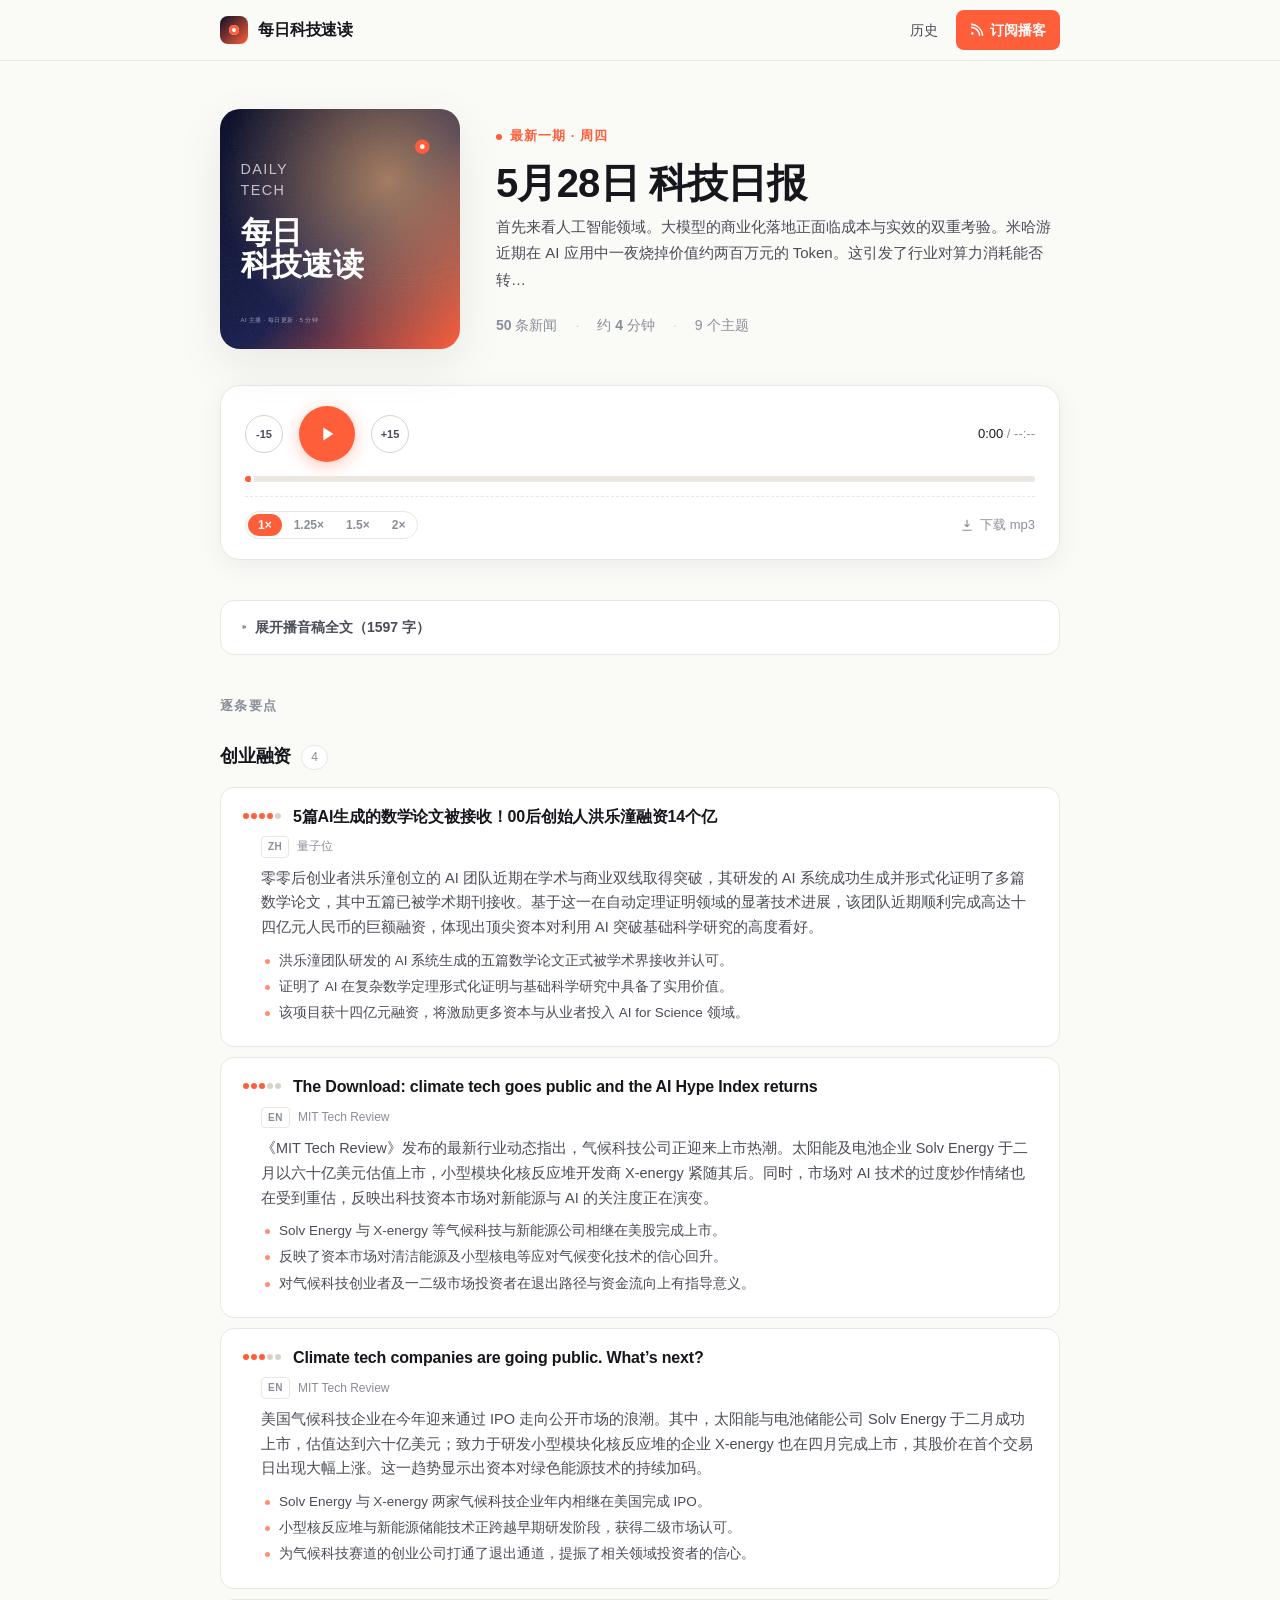
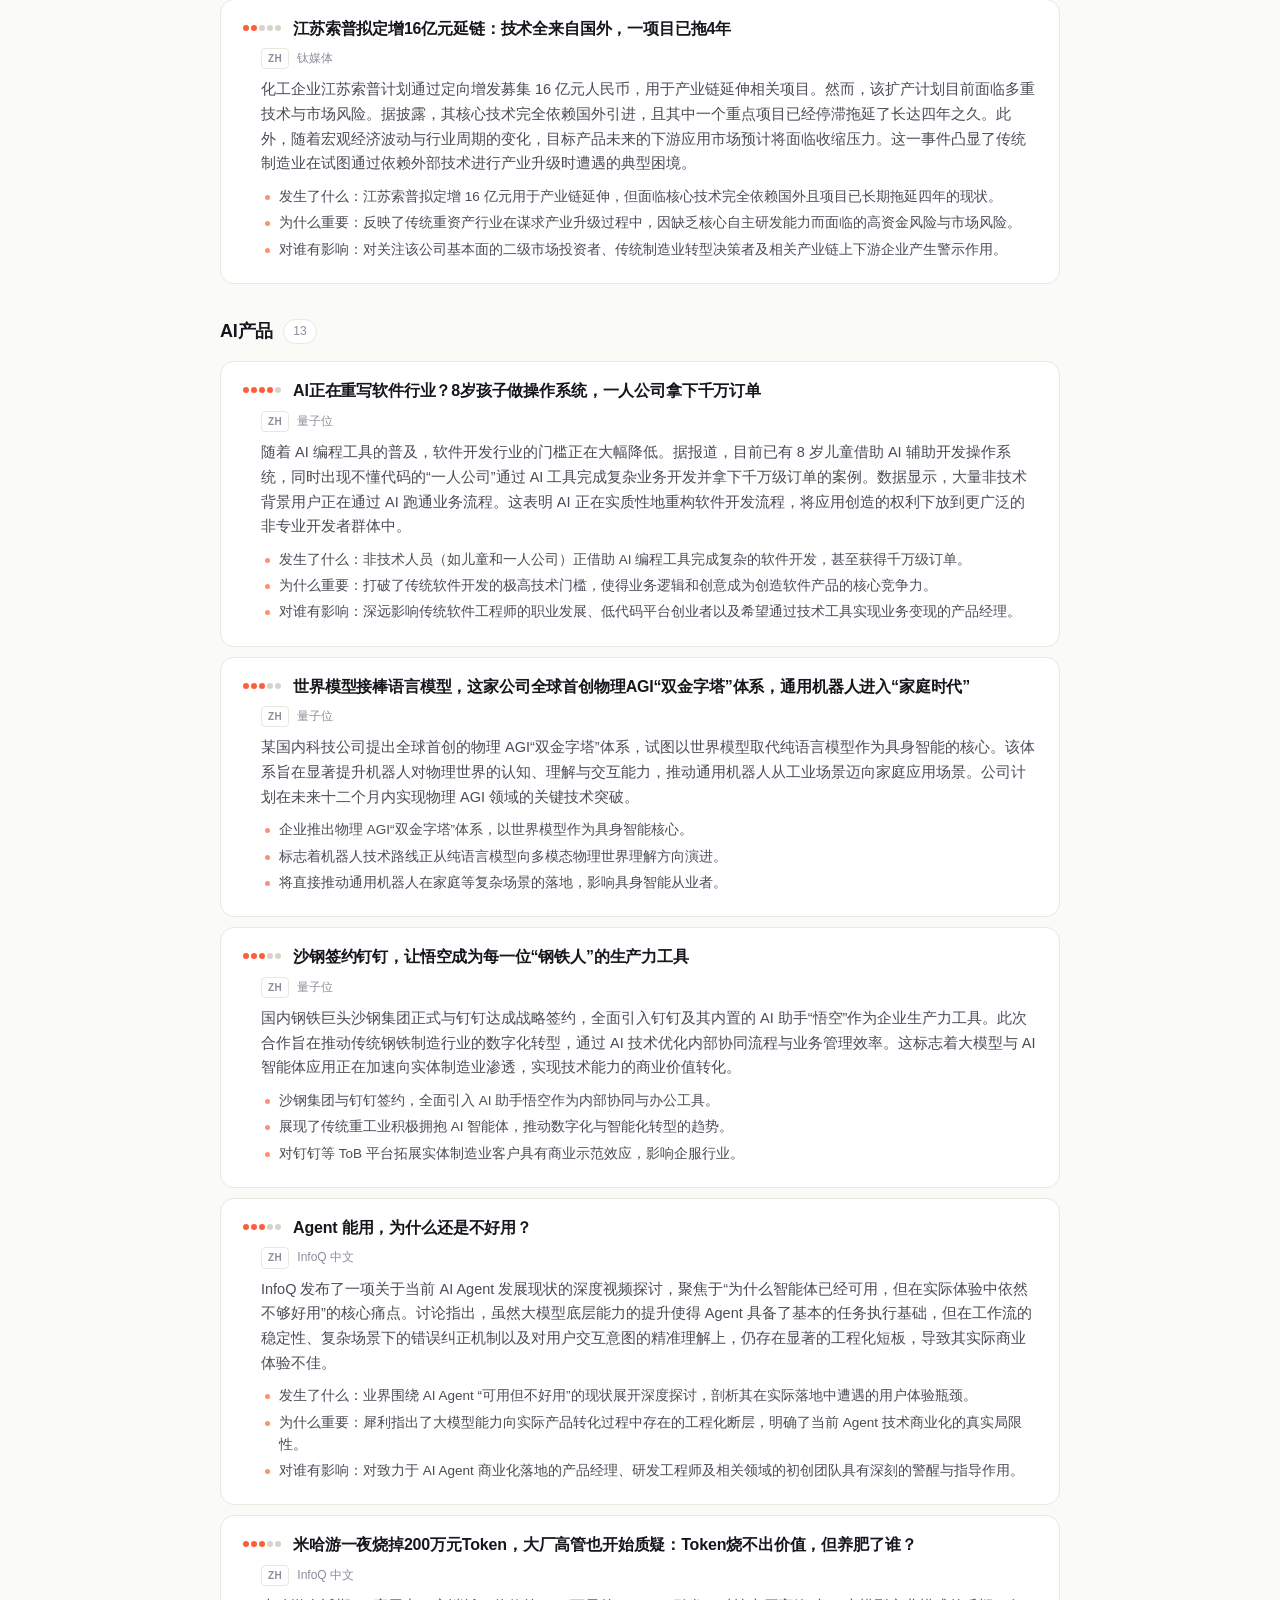
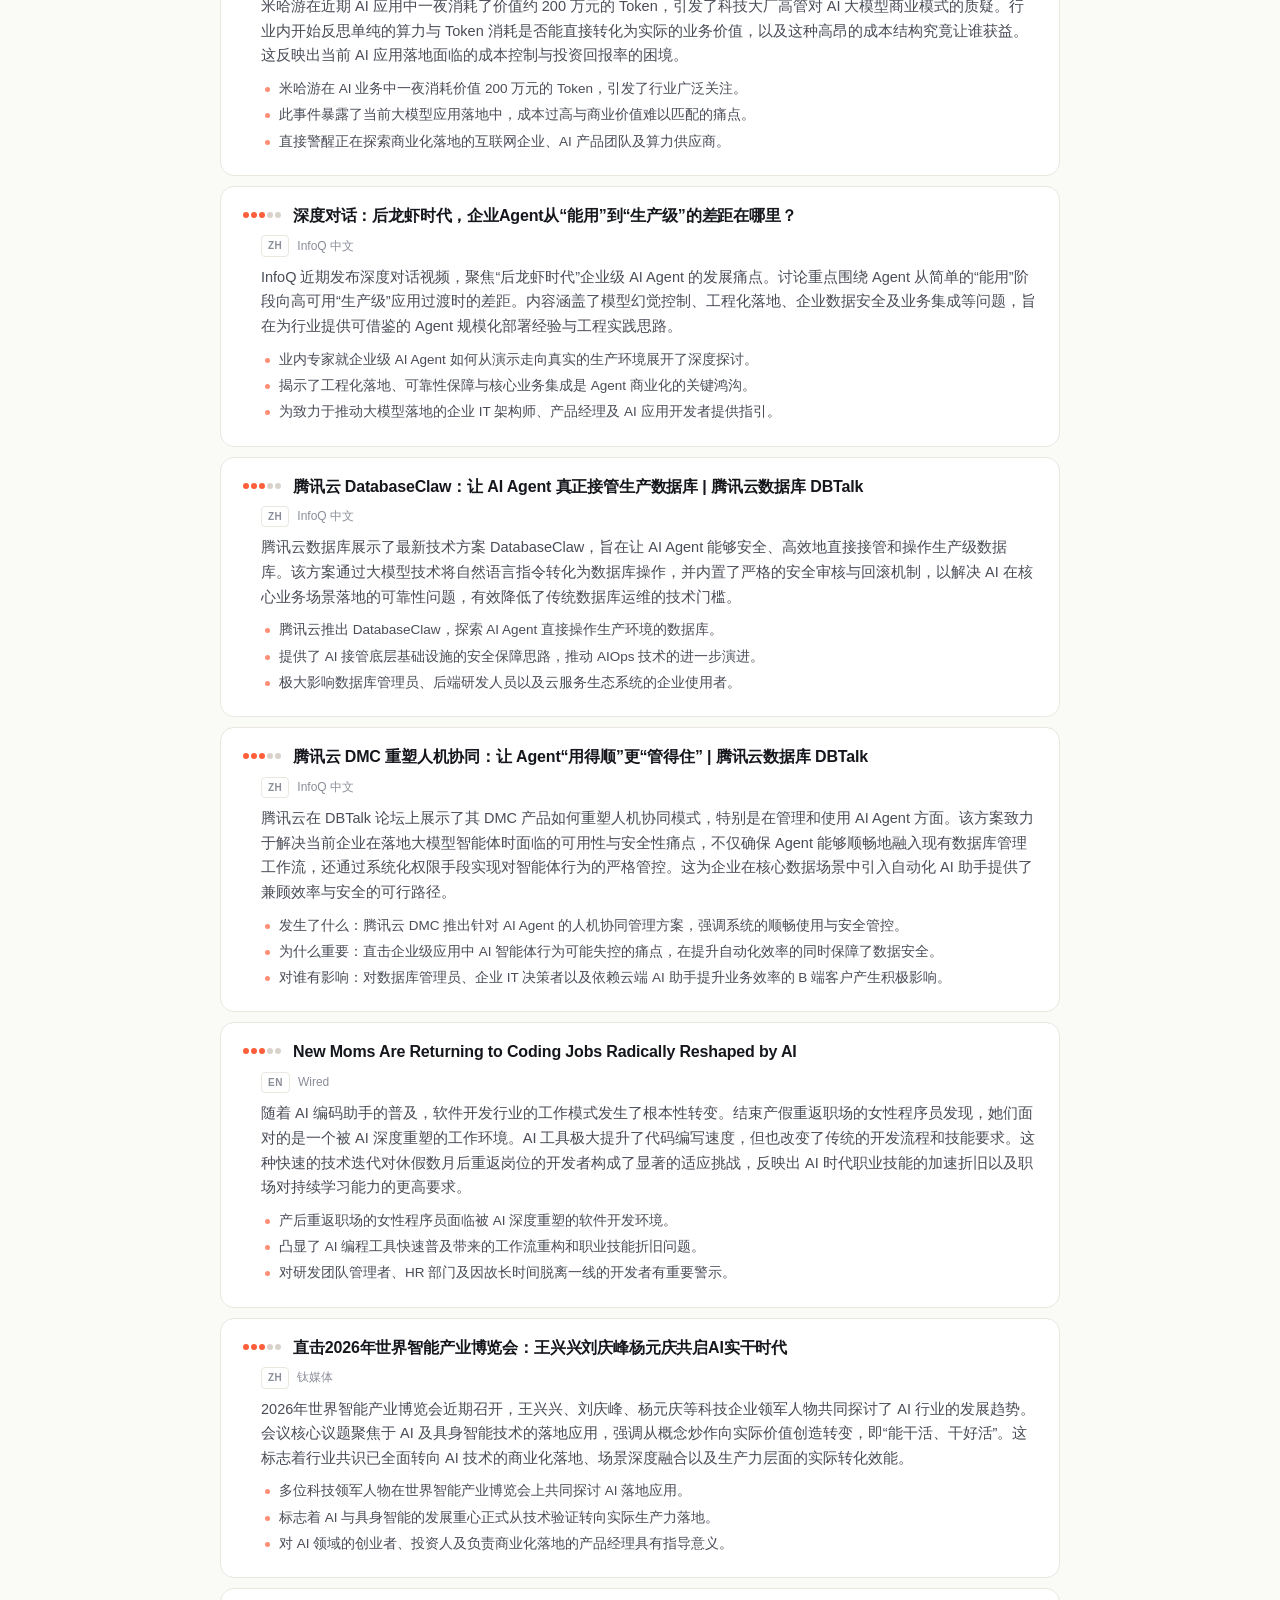
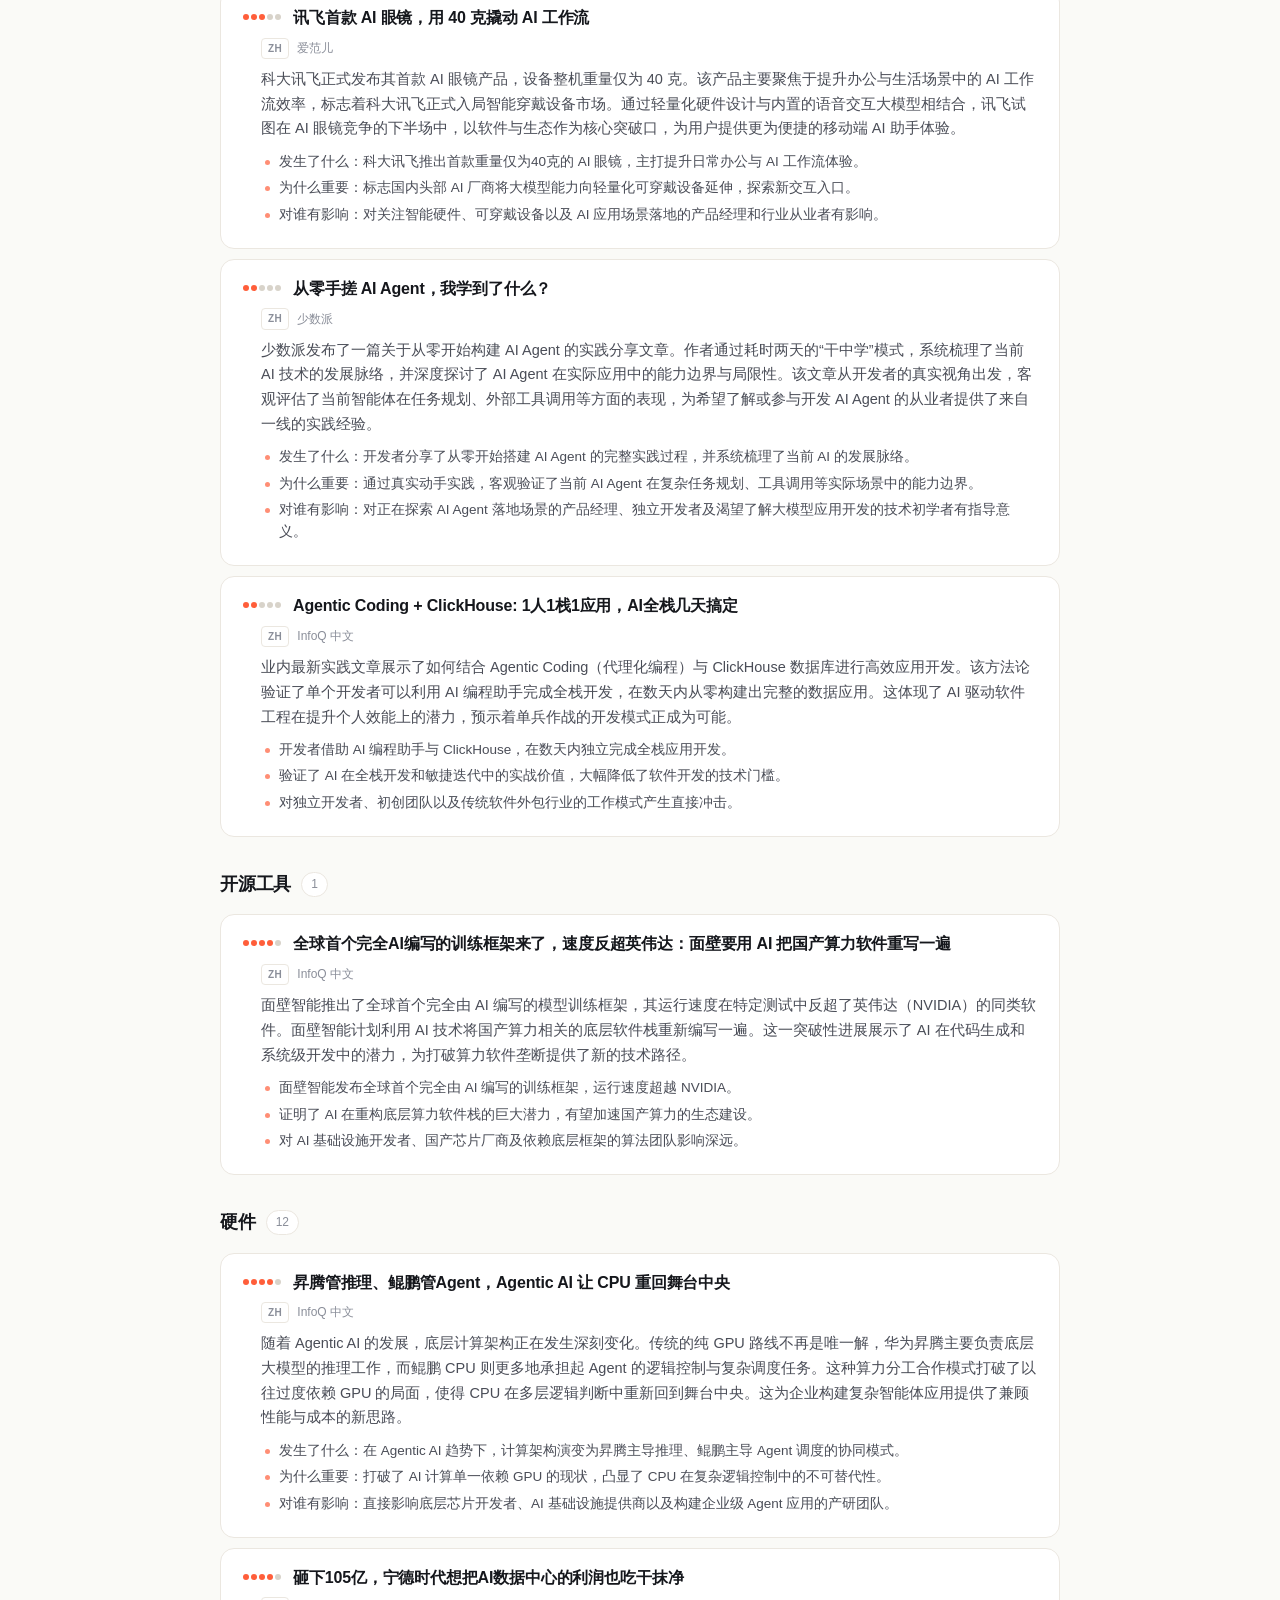
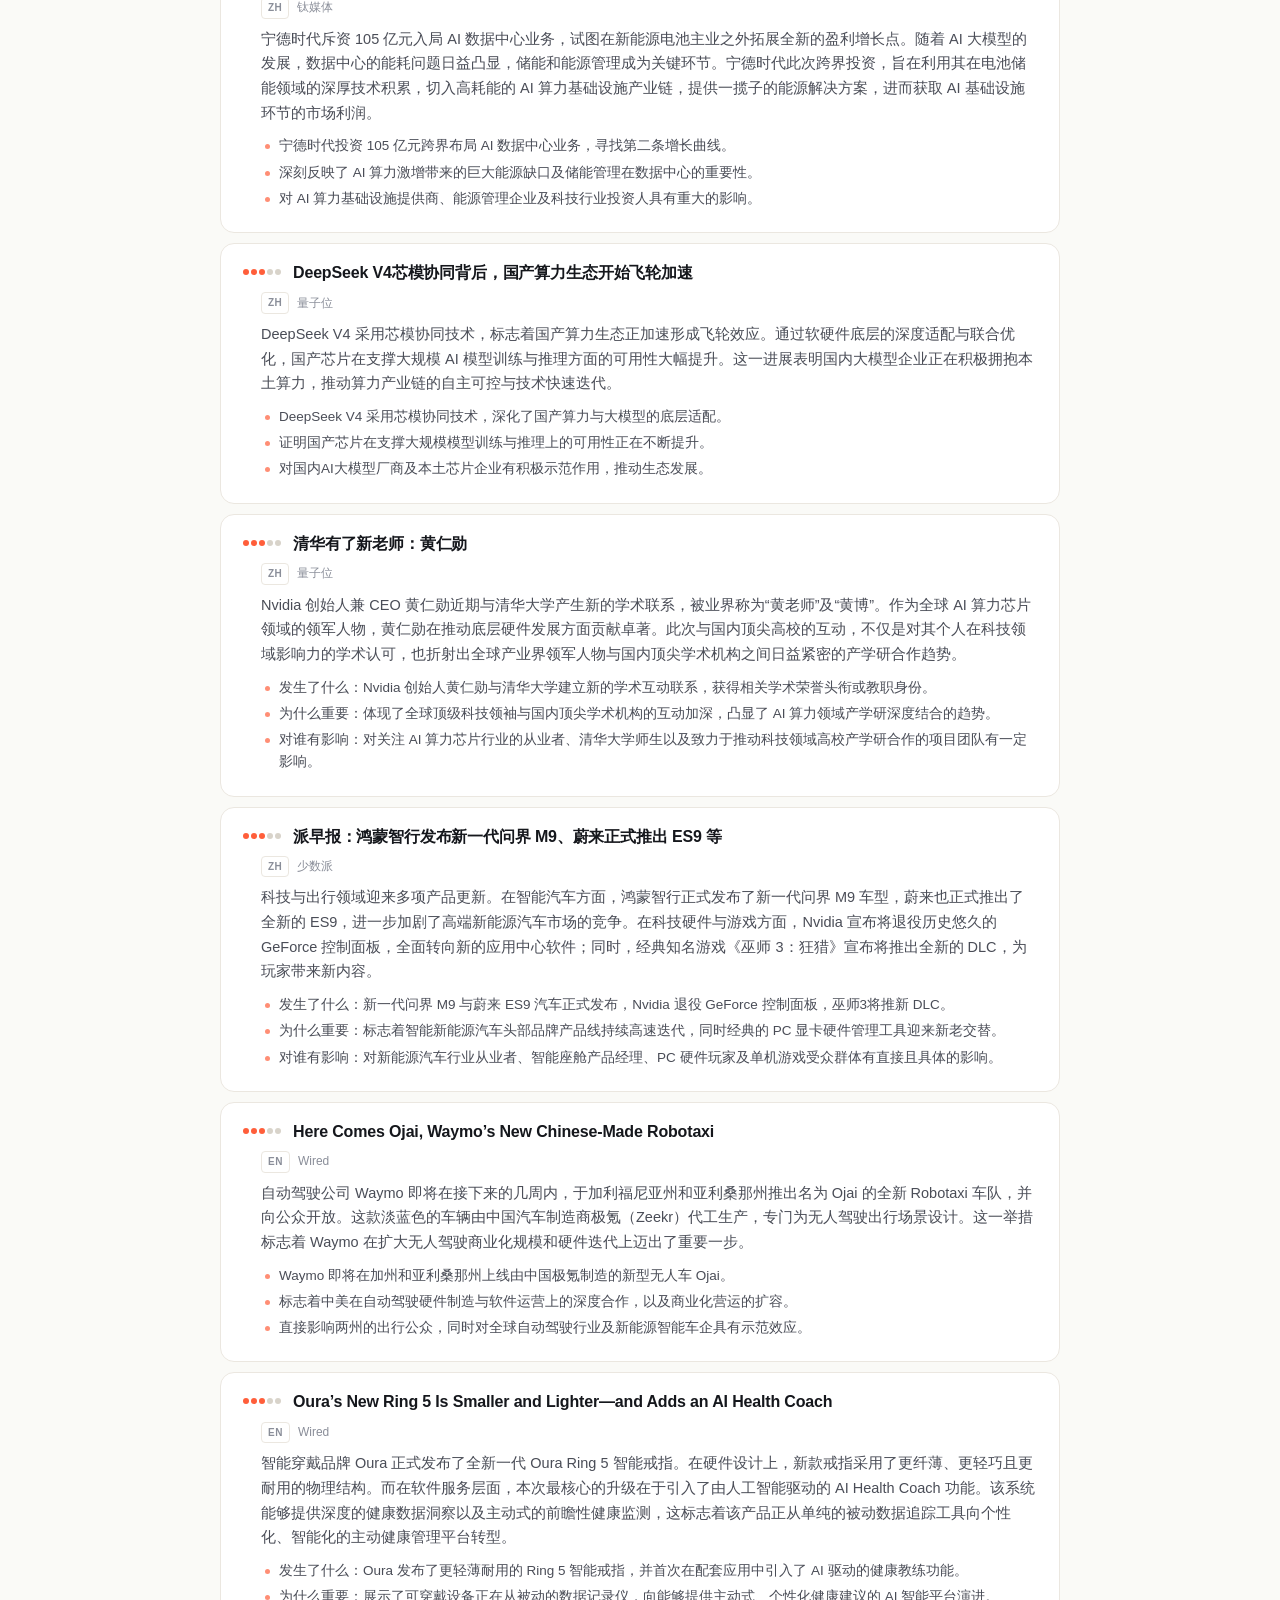
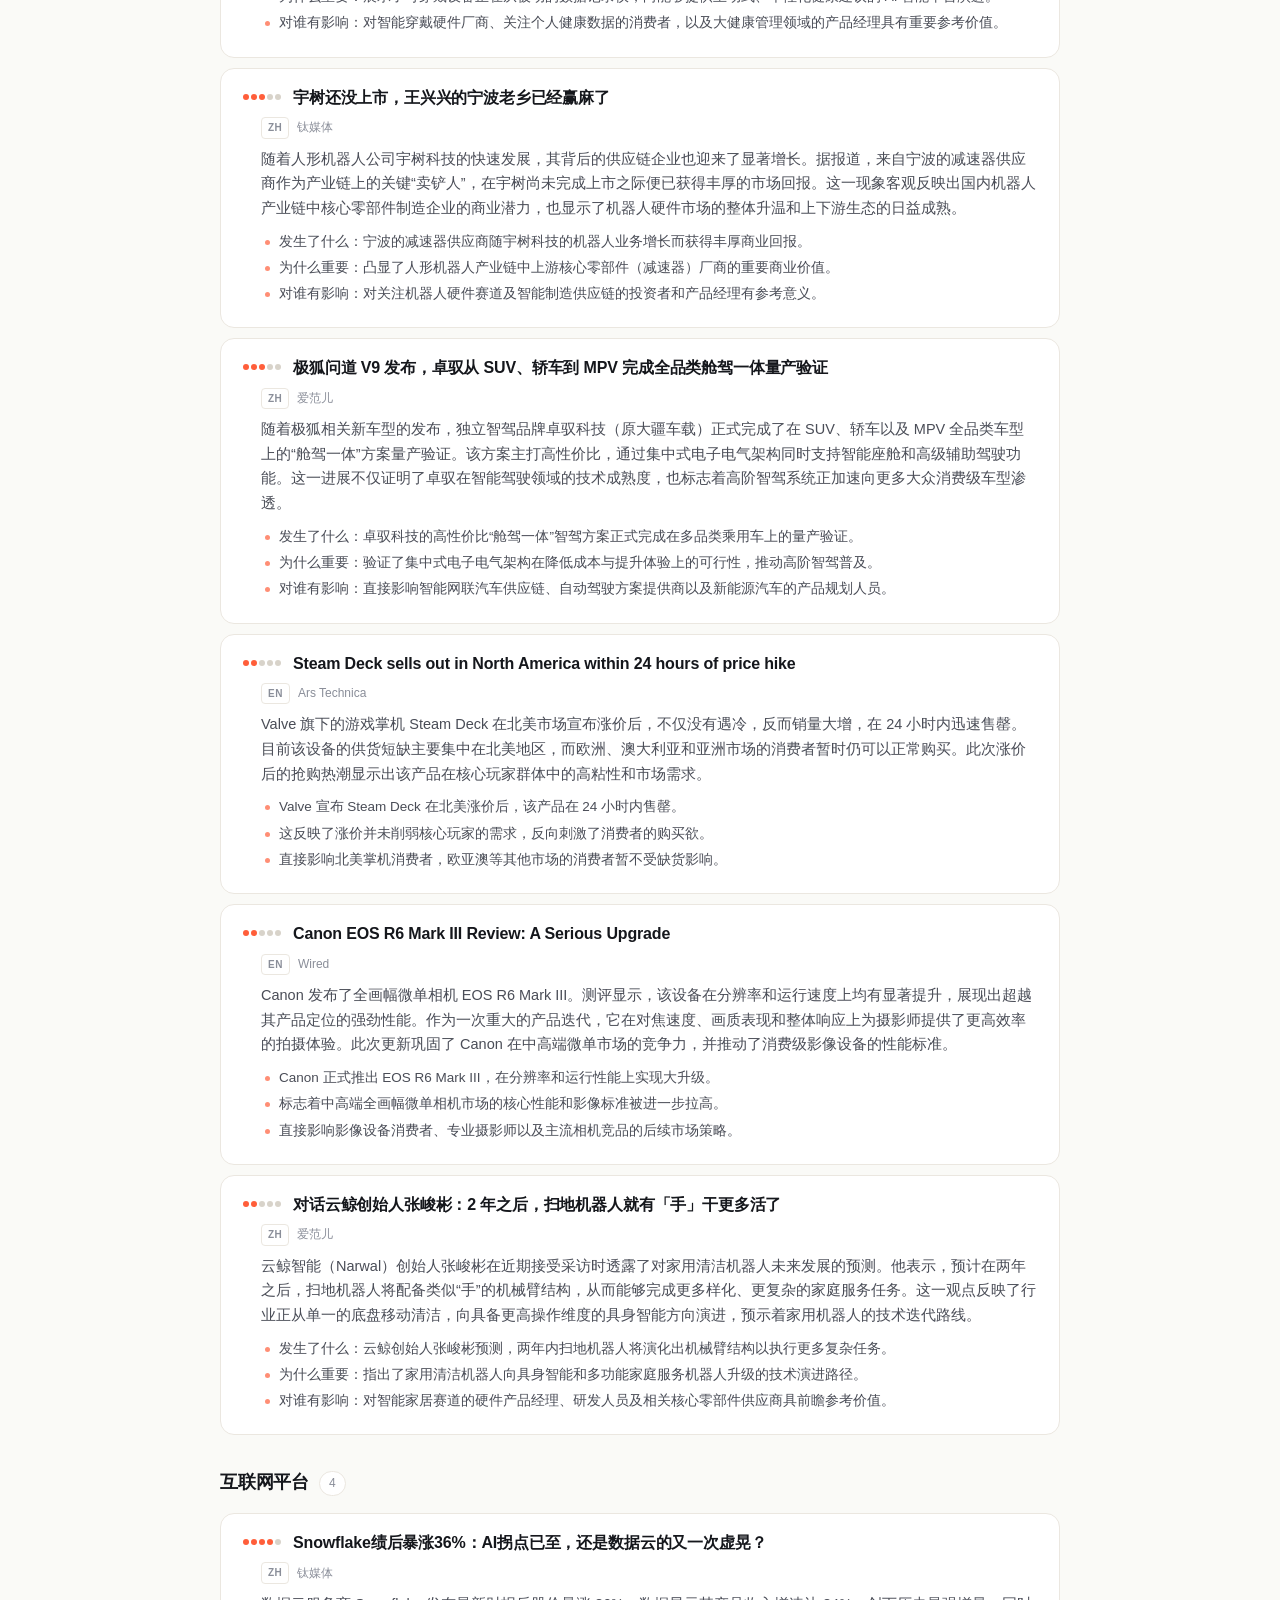
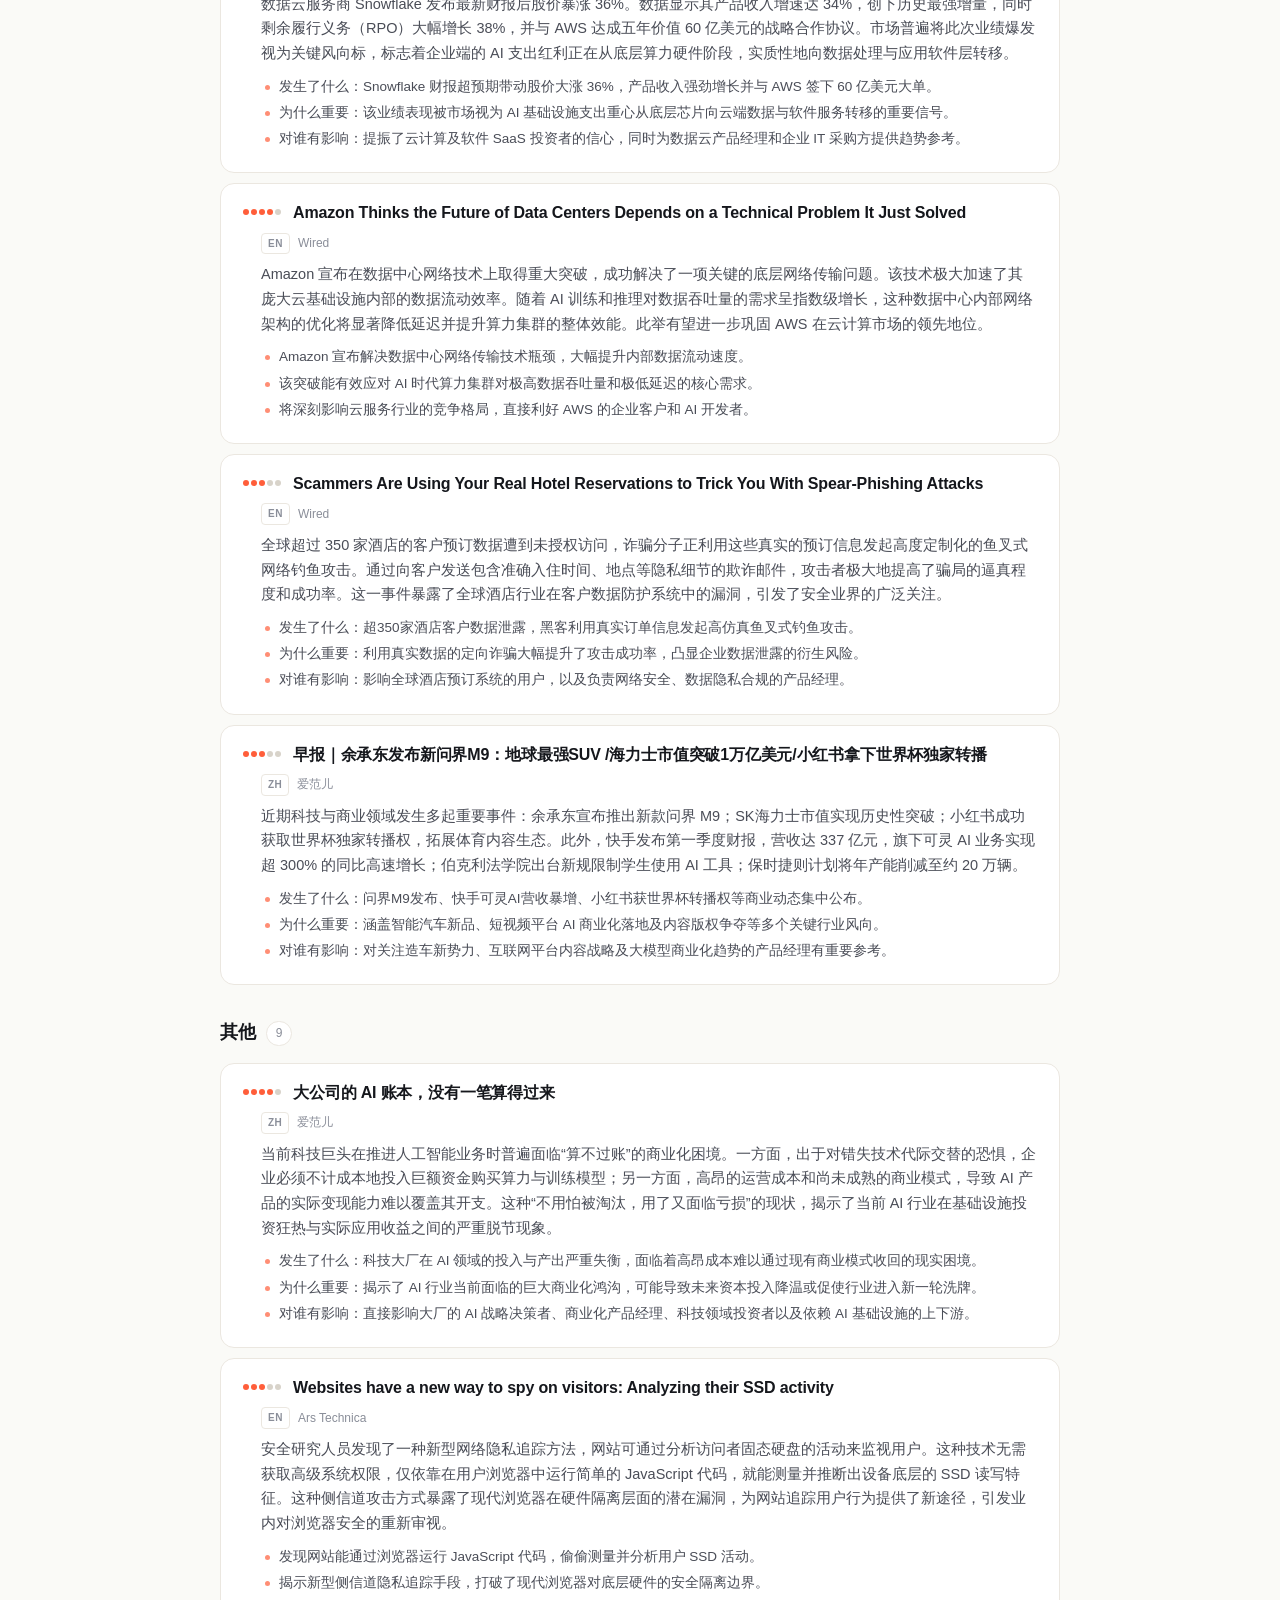
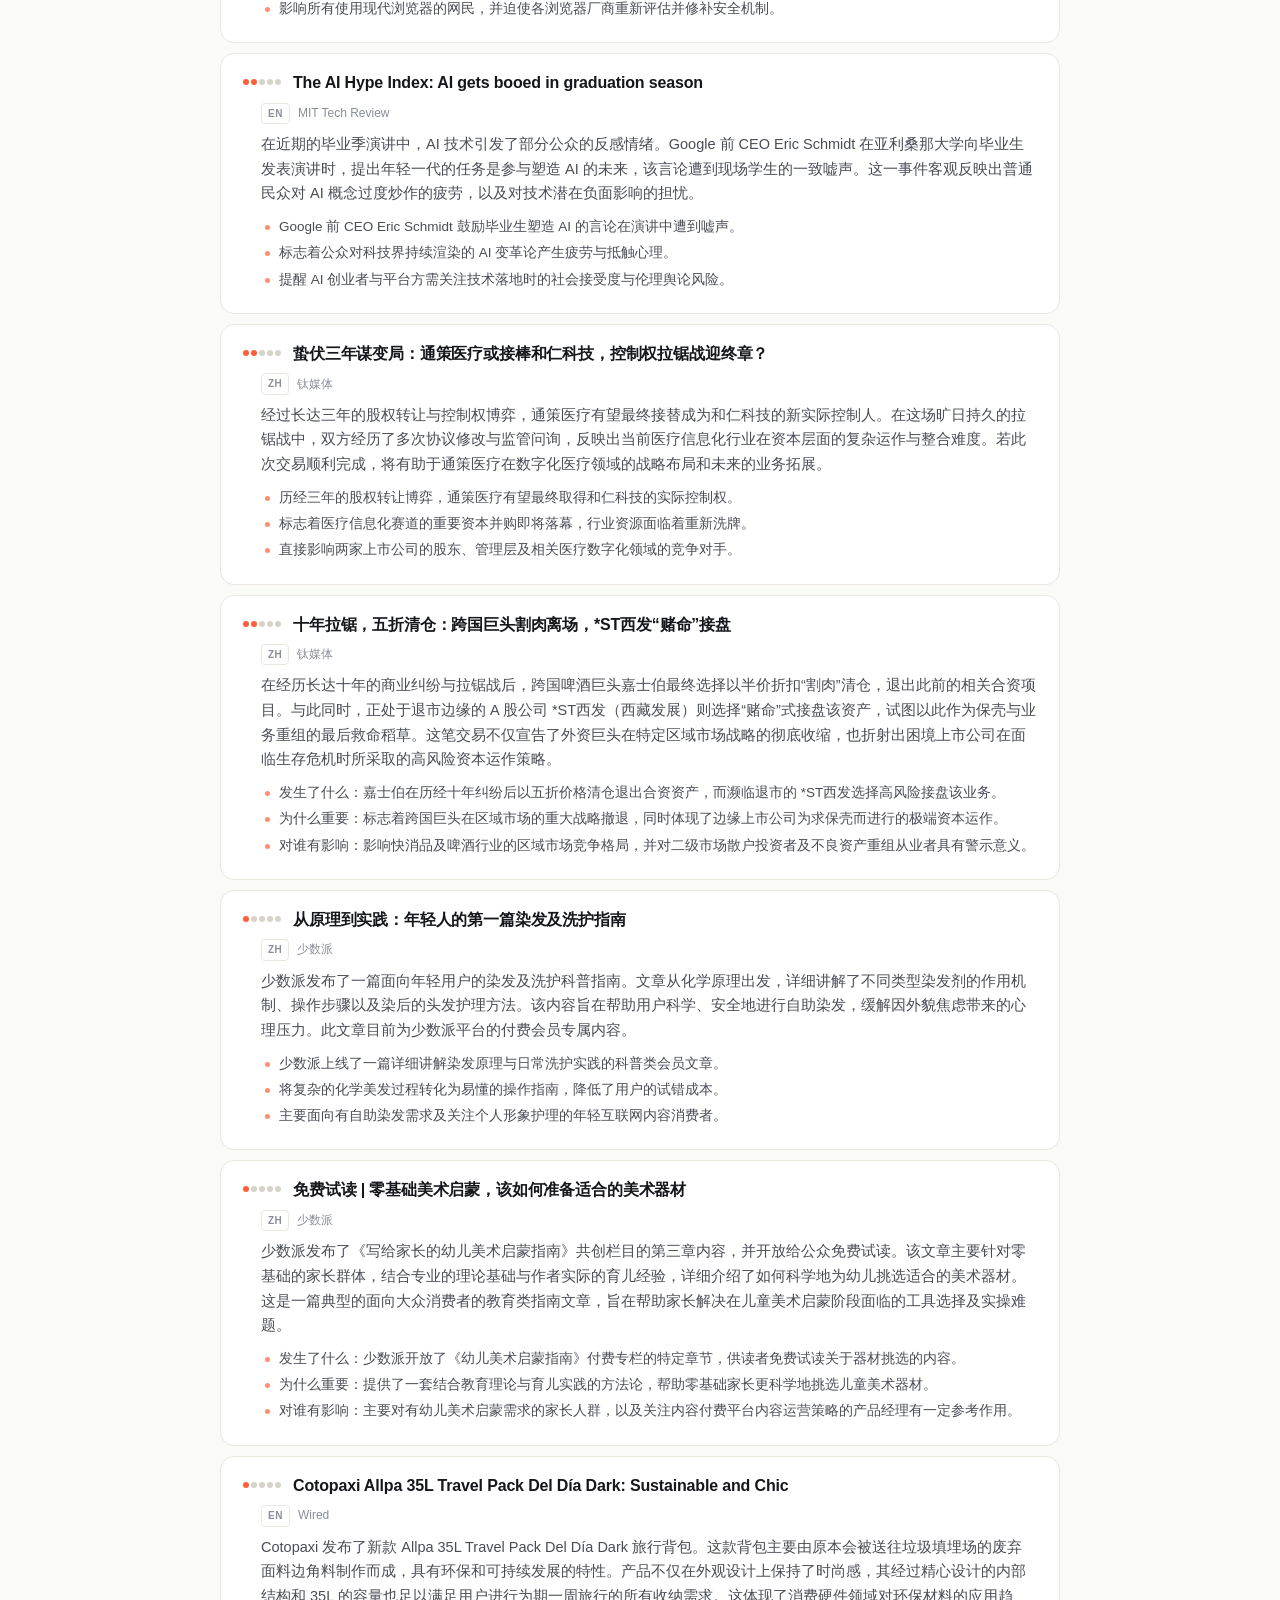
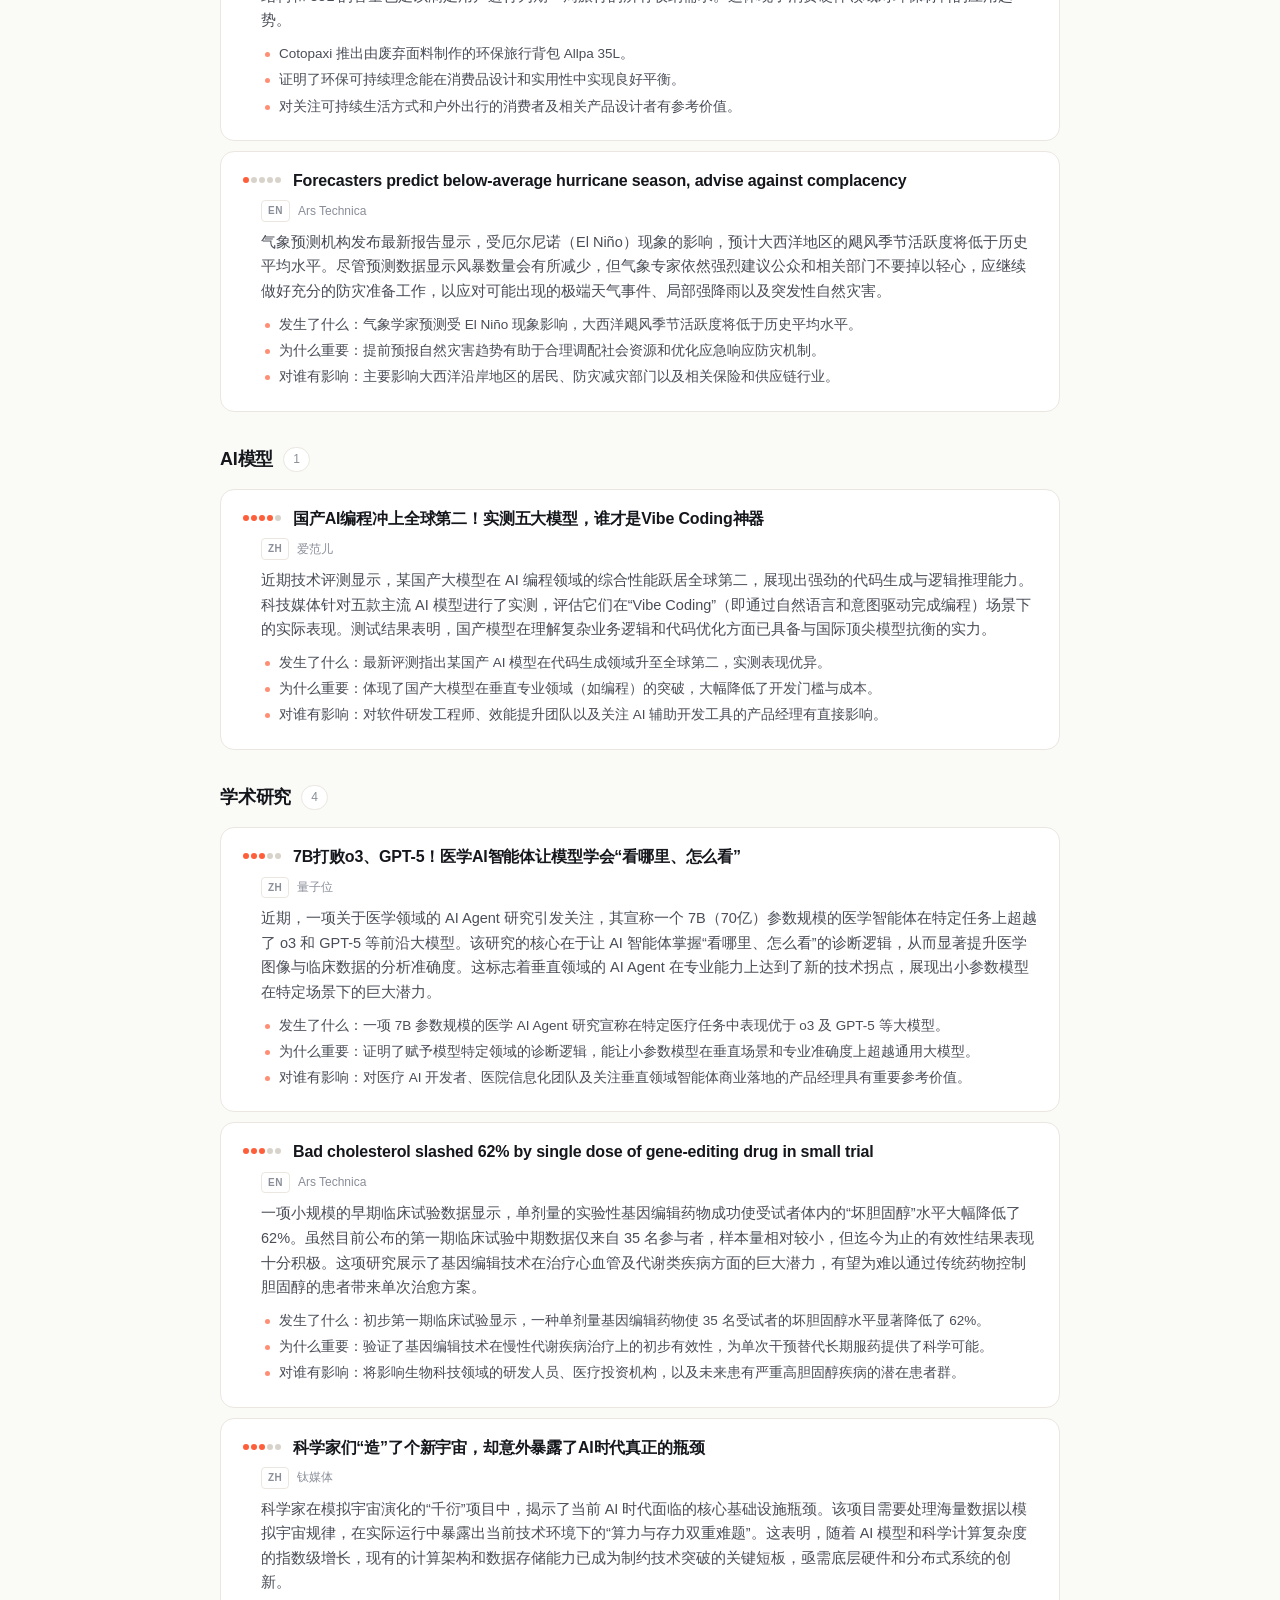
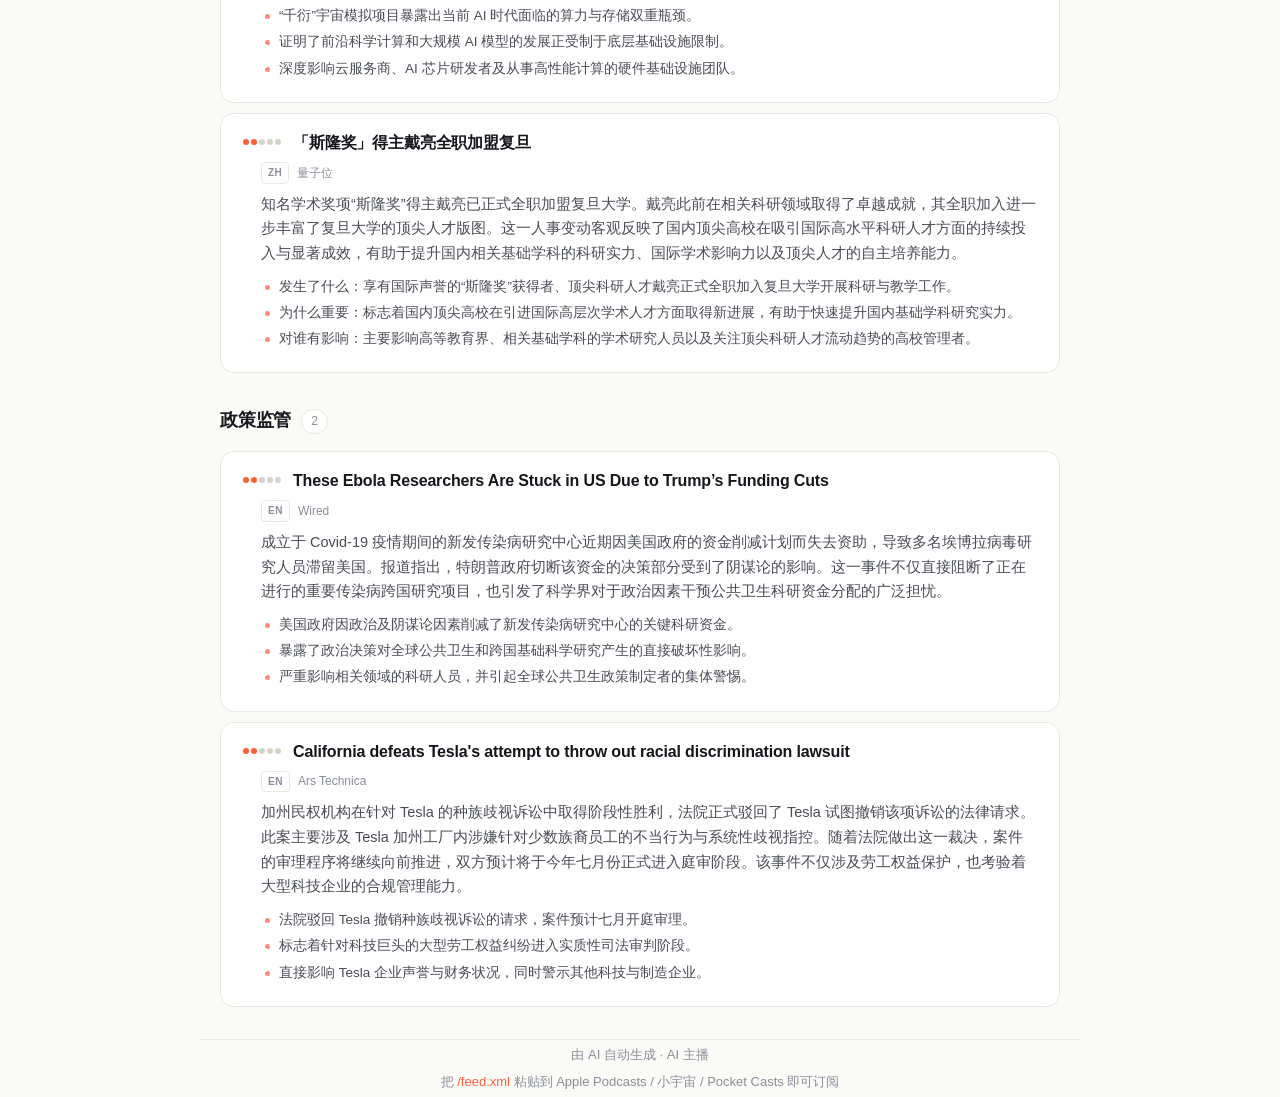
==== site/index.html @ ce82f00d "feat: 初始化每日科技速读项目 每天自动抓取昨日中英文科技新闻 → Gemini 摘要 → mify TTS 合成播客 → 输出网站和 RSS。  包含: - src/: fetch / summ" ====
<!doctype html>
<html lang="zh-cn">
<head>
<meta charset="utf-8" />
<meta name="viewport" content="width=device-width, initial-scale=1, viewport-fit=cover, user-scalable=no" />
<meta name="theme-color" content="#fafaf7" media="(prefers-color-scheme: light)" />
<meta name="theme-color" content="#0d0e12" media="(prefers-color-scheme: dark)" />

<title>5月28日 · 每日科技速读</title>
<meta name="description" content="每天 5 分钟,听完昨天最重要的科技新闻。AI 总结播报,中英文一手信息。" />

<!-- 标准图标 -->
<link rel="icon" type="image/svg+xml" href="/static/favicon.svg" />
<link rel="icon" type="image/png" sizes="192x192" href="/static/icon-192.png" />

<!-- iOS 主屏图标 + 启动样式 -->
<link rel="apple-touch-icon" sizes="180x180" href="/static/apple-touch-icon.png" />
<meta name="apple-mobile-web-app-capable" content="yes" />
<meta name="apple-mobile-web-app-status-bar-style" content="black-translucent" />
<meta name="apple-mobile-web-app-title" content="科技速读" />

<!-- PWA -->
<link rel="manifest" href="/static/manifest.json" />

<!-- 订阅 -->
<link rel="alternate" type="application/rss+xml" title="每日科技速读 播客订阅" href="/feed.xml" />

<!-- OpenGraph (微信/IM 分享卡片) -->
<meta property="og:title" content="每日科技速读" />
<meta property="og:description" content="每天 5 分钟,听完昨天最重要的科技新闻。AI 总结播报,中英文一手信息。" />
<meta property="og:image" content="/static/cover.png" />
<meta property="og:type" content="website" />

<link rel="stylesheet" href="/static/style.css" />
</head>
<body>
<header class="topbar">
  <div class="container">
    <a href="/" class="brand">
      <span class="brand-logo" aria-hidden="true"></span>
      <span>每日科技速读</span>
    </a>
    <nav class="topnav">
      <a href="/archive.html">历史</a>
      <a href="/feed.xml" class="subscribe" title="复制 RSS URL 到播客 App 订阅">
        <svg viewBox="0 0 24 24" fill="currentColor" aria-hidden="true"><path d="M6.18 17.82a2.18 2.18 0 1 1-4.36 0 2.18 2.18 0 0 1 4.36 0M2 8.86A12.93 12.93 0 0 1 15.14 22h2.83A15.81 15.81 0 0 0 2 6.03zm0-4.99A17.91 17.91 0 0 1 20.13 22h2.83C22.96 11.96 12.04 1.04 2 1.04z"/></svg>
        订阅播客
      </a>
    </nav>
  </div>
</header>
<main class="container">

<section class="hero">
  <div class="hero-cover">
    <img src="/static/cover.svg" alt="每日科技速读 封面" />
  </div>
  <div class="hero-meta">
    <div class="hero-eyebrow">最新一期 · 周四</div>
    <h1 class="hero-title">5月28日 科技日报</h1>
    <p class="hero-sub">首先来看人工智能领域。大模型的商业化落地正面临成本与实效的双重考验。米哈游近期在 AI 应用中一夜烧掉价值约两百万元的 Token。这引发了行业对算力消耗能否转…</p>
    <div class="hero-stats">
      <span><strong>50</strong> 条新闻</span>
      <span class="dot">·</span>
      <span>约 <strong>4</strong> 分钟</span>
      <span class="dot">·</span>
      <span>9 个主题</span>
    </div>
  </div>
</section>

<div class="player" data-player
     data-title="5月28日 科技日报"
     data-album="每日科技速读"
     data-artist="AI 主播"
     data-artwork="/static/cover.png">
  <audio preload="metadata" src="/audio/2026-05-28.mp3"></audio>
  <div class="player-row">
    <button class="btn-skip" data-skip="-15" aria-label="后退 15 秒">-15</button>
    <button class="btn-play" aria-label="播放/暂停">
      <svg data-icon-play viewBox="0 0 24 24" aria-hidden="true"><path d="M8 5v14l11-7z"/></svg>
      <svg data-icon-pause viewBox="0 0 24 24" aria-hidden="true" style="display:none"><path d="M6 5h4v14H6zm8 0h4v14h-4z"/></svg>
    </button>
    <button class="btn-skip" data-skip="15" aria-label="前进 15 秒">+15</button>
    <span class="player-times"><span class="now">0:00</span> / <span class="dur">--:--</span></span>
  </div>
  <div class="player-bar">
    <div class="player-bar-fill"></div>
    <div class="player-bar-thumb"></div>
  </div>
  <div class="player-aux">
    <div class="speed">
      <button data-speed="1" class="on">1×</button>
      <button data-speed="1.25">1.25×</button>
      <button data-speed="1.5">1.5×</button>
      <button data-speed="2">2×</button>
    </div>
    <a class="download" href="/audio/2026-05-28.mp3" download>
      <svg width="14" height="14" viewBox="0 0 24 24" fill="none" stroke="currentColor" stroke-width="2"><path d="M12 3v12m0 0l-4-4m4 4l4-4M4 21h16"/></svg>
      下载 mp3
    </a>
  </div>
</div>

<details class="script">
  <summary>展开播音稿全文（1597 字）</summary>
  <div class="script-body">你好，欢迎收听科技早知道。今天是二零二六年五月二十八日。让我们来看看今天科技圈都有哪些值得关注的动态。

首先来看人工智能领域。大模型的商业化落地正面临成本与实效的双重考验。米哈游近期在 AI 应用中一夜烧掉价值约两百万元的 Token。这引发了行业对算力消耗能否转化为实际业务价值的强烈质疑。科技巨头们普遍陷入了不用怕被淘汰，用了又面临亏损的商业化困境。大家开始反思，单纯的算力狂欢究竟养肥了谁。

另一方面，企业级 AI Agent 正在跨越从能用到好用的鸿沟。腾讯云最新发布了多款数据库智能体产品。这些 Agent 能够安全接管生产级数据库，将自然语言转化为操作指令。这解决了 AI 在核心业务落地的可靠性问题。业内讨论指出，控制模型幻觉和确保工作流稳定性，是目前智能体走向生产级的关键差距。

而在代码生成端，AI 正在实质性地重构软件开发流程。一名八岁儿童已经开始借助 AI 辅助开发操作系统。同时，不懂代码的一人公司也能通过 AI 工具拿下千万级订单。最新实测显示，某国产大模型在意图驱动编程场景下的综合性能已跃居全球第二。单兵作战的全栈开发模式正在成为现实。

说完了 AI 软件端，我们再把目光转向底层的算力与硬件基础设施。

随着智能体应用的发展，底层计算架构正在发生深刻变化。华为提出了昇腾负责推理，鲲鹏负责智能体调度的算力分工模式。这打破了以往过度依赖 GPU 的局面，让 CPU 在复杂逻辑控制中重新回到舞台中央。

国产算力生态的飞轮也在加速运转。面壁智能推出了全球首个完全由 AI 编写的模型训练框架。该框架在特定测试中的运行速度甚至反超了 NVIDIA 的同类软件。同时，DeepSeek V4 采用了芯模协同技术，大幅提升了国产芯片支撑大规模训练的可用性。

巨头们也在重金押注算力基础设施。宁德时代斥资一百零五亿元入局 AI 数据中心业务。他们希望利用在电池储能领域的深厚积累，切入高耗能的算力产业链，提供一揽子能源解决方案。而亚马逊也宣布在数据中心网络技术上取得重大突破。这极大加速了其云基础设施内部的数据流动效率，缓解了 AI 训练面临的网络吞吐量瓶颈。

在硬件与算力打好基础的同时，消费级终端和机器人赛道也迎来了新的爆发。

具身智能正在加速走向家庭和大众市场。国内某科技公司提出了全球首创的物理 AGI 双金字塔体系。他们试图以世界模型取代纯语言模型，推动通用机器人从工业走向家庭。云鲸智能创始人也预测，两年后扫地机器人将标配机械臂，能干更多复杂的家务活。

穿戴设备也在全面接入 AI。科大讯飞正式发布了首款 AI 眼镜产品，整机仅重四十克。产品主打移动端 AI 工作流，试图以轻量化设计切入智能穿戴市场。同时，Oura 发布了第五代智能戒指。新款设备引入了由人工智能驱动的健康教练功能，从被动的数据追踪转向了主动式健康管理。

出行领域方面，自动驾驶商业化规模进一步扩大。Waymo 宣布将在美国加州等地推出全新的 Robotaxi 车队。值得注意的是，这款专为无人驾驶设计的车辆由中国厂商极氪代工生产。

最后，我们来看几条关于创业融资与商业政策的简讯。

AI 辅助科研正获得顶级资本的青睐。零零后创业者洪乐潼创立的 AI 团队近期完成了高达十四亿元的巨额融资。其研发的系统已成功生成并形式化证明了多篇数学论文，五篇被学术期刊接收。

数据云服务商 Snowflake 发布财报后股价暴涨百分之三十六。他们与 AWS 达成了一份价值六十亿美元的战略合作协议。市场将此视为企业端 AI 支出红利正在向应用软件层转移的重要风向标。

政策合规方面，特斯拉在种族歧视诉讼中遭遇挫折。加州法院正式驳回了特斯拉试图撤销诉讼的请求。该案件涉及加州工厂针对少数族裔员工的系统性歧视指控，双方将在今年七月正式进入庭审阶段。

以上就是今天的内容，我们明天见。</div>
</details>

<h2 class="section-title">逐条要点</h2>
<section class="topic">
  <div class="topic-head">
    <h3>创业融资</h3>
    <span class="topic-count">4</span>
  </div>
  <ul class="news-list">
    <li class="news-card">
      <div class="news-head">
        <span class="news-importance" title="重要性 4/5">
<span class="d on"></span><span class="d on"></span><span class="d on"></span><span class="d on"></span><span class="d "></span>        </span>
        <a class="title" href="https://www.qbitai.com/2026/05/426198.html" target="_blank" rel="noopener">5篇AI生成的数学论文被接收！00后创始人洪乐潼融资14个亿</a>
      </div>
      <div class="news-meta">
        <span class="lang">ZH</span>
        <span class="source">量子位</span>
      </div>
      <p class="news-summary">零零后创业者洪乐潼创立的 AI 团队近期在学术与商业双线取得突破，其研发的 AI 系统成功生成并形式化证明了多篇数学论文，其中五篇已被学术期刊接收。基于这一在自动定理证明领域的显著技术进展，该团队近期顺利完成高达十四亿元人民币的巨额融资，体现出顶尖资本对利用 AI 突破基础科学研究的高度看好。</p>
      <ul class="news-points">
<li>洪乐潼团队研发的 AI 系统生成的五篇数学论文正式被学术界接收并认可。</li><li>证明了 AI 在复杂数学定理形式化证明与基础科学研究中具备了实用价值。</li><li>该项目获十四亿元融资，将激励更多资本与从业者投入 AI for Science 领域。</li>      </ul>
    </li>
    <li class="news-card">
      <div class="news-head">
        <span class="news-importance" title="重要性 3/5">
<span class="d on"></span><span class="d on"></span><span class="d on"></span><span class="d "></span><span class="d "></span>        </span>
        <a class="title" href="https://www.technologyreview.com/2026/05/28/1138085/the-download-climate-tech-ipos-ai-hype-index/" target="_blank" rel="noopener">The Download: climate tech goes public and the AI Hype Index returns</a>
      </div>
      <div class="news-meta">
        <span class="lang">EN</span>
        <span class="source">MIT Tech Review</span>
      </div>
      <p class="news-summary">《MIT Tech Review》发布的最新行业动态指出，气候科技公司正迎来上市热潮。太阳能及电池企业 Solv Energy 于二月以六十亿美元估值上市，小型模块化核反应堆开发商 X-energy 紧随其后。同时，市场对 AI 技术的过度炒作情绪也在受到重估，反映出科技资本市场对新能源与 AI 的关注度正在演变。</p>
      <ul class="news-points">
<li>Solv Energy 与 X-energy 等气候科技与新能源公司相继在美股完成上市。</li><li>反映了资本市场对清洁能源及小型核电等应对气候变化技术的信心回升。</li><li>对气候科技创业者及一二级市场投资者在退出路径与资金流向上有指导意义。</li>      </ul>
    </li>
    <li class="news-card">
      <div class="news-head">
        <span class="news-importance" title="重要性 3/5">
<span class="d on"></span><span class="d on"></span><span class="d on"></span><span class="d "></span><span class="d "></span>        </span>
        <a class="title" href="https://www.technologyreview.com/2026/05/28/1138067/climate-tech-ipos/" target="_blank" rel="noopener">Climate tech companies are going public. What’s next?</a>
      </div>
      <div class="news-meta">
        <span class="lang">EN</span>
        <span class="source">MIT Tech Review</span>
      </div>
      <p class="news-summary">美国气候科技企业在今年迎来通过 IPO 走向公开市场的浪潮。其中，太阳能与电池储能公司 Solv Energy 于二月成功上市，估值达到六十亿美元；致力于研发小型模块化核反应堆的企业 X-energy 也在四月完成上市，其股价在首个交易日出现大幅上涨。这一趋势显示出资本对绿色能源技术的持续加码。</p>
      <ul class="news-points">
<li>Solv Energy 与 X-energy 两家气候科技企业年内相继在美国完成 IPO。</li><li>小型核反应堆与新能源储能技术正跨越早期研发阶段，获得二级市场认可。</li><li>为气候科技赛道的创业公司打通了退出通道，提振了相关领域投资者的信心。</li>      </ul>
    </li>
    <li class="news-card">
      <div class="news-head">
        <span class="news-importance" title="重要性 2/5">
<span class="d on"></span><span class="d on"></span><span class="d "></span><span class="d "></span><span class="d "></span>        </span>
        <a class="title" href="https://www.tmtpost.com/8006293.html" target="_blank" rel="noopener">江苏索普拟定增16亿元延链：技术全来自国外，一项目已拖4年</a>
      </div>
      <div class="news-meta">
        <span class="lang">ZH</span>
        <span class="source">钛媒体</span>
      </div>
      <p class="news-summary">化工企业江苏索普计划通过定向增发募集 16 亿元人民币，用于产业链延伸相关项目。然而，该扩产计划目前面临多重技术与市场风险。据披露，其核心技术完全依赖国外引进，且其中一个重点项目已经停滞拖延了长达四年之久。此外，随着宏观经济波动与行业周期的变化，目标产品未来的下游应用市场预计将面临收缩压力。这一事件凸显了传统制造业在试图通过依赖外部技术进行产业升级时遭遇的典型困境。</p>
      <ul class="news-points">
<li>发生了什么：江苏索普拟定增 16 亿元用于产业链延伸，但面临核心技术完全依赖国外且项目已长期拖延四年的现状。</li><li>为什么重要：反映了传统重资产行业在谋求产业升级过程中，因缺乏核心自主研发能力而面临的高资金风险与市场风险。</li><li>对谁有影响：对关注该公司基本面的二级市场投资者、传统制造业转型决策者及相关产业链上下游企业产生警示作用。</li>      </ul>
    </li>
  </ul>
</section>
<section class="topic">
  <div class="topic-head">
    <h3>AI产品</h3>
    <span class="topic-count">13</span>
  </div>
  <ul class="news-list">
    <li class="news-card">
      <div class="news-head">
        <span class="news-importance" title="重要性 4/5">
<span class="d on"></span><span class="d on"></span><span class="d on"></span><span class="d on"></span><span class="d "></span>        </span>
        <a class="title" href="https://www.qbitai.com/2026/05/426069.html" target="_blank" rel="noopener">AI正在重写软件行业？8岁孩子做操作系统，一人公司拿下千万订单</a>
      </div>
      <div class="news-meta">
        <span class="lang">ZH</span>
        <span class="source">量子位</span>
      </div>
      <p class="news-summary">随着 AI 编程工具的普及，软件开发行业的门槛正在大幅降低。据报道，目前已有 8 岁儿童借助 AI 辅助开发操作系统，同时出现不懂代码的“一人公司”通过 AI 工具完成复杂业务开发并拿下千万级订单的案例。数据显示，大量非技术背景用户正在通过 AI 跑通业务流程。这表明 AI 正在实质性地重构软件开发流程，将应用创造的权利下放到更广泛的非专业开发者群体中。</p>
      <ul class="news-points">
<li>发生了什么：非技术人员（如儿童和一人公司）正借助 AI 编程工具完成复杂的软件开发，甚至获得千万级订单。</li><li>为什么重要：打破了传统软件开发的极高技术门槛，使得业务逻辑和创意成为创造软件产品的核心竞争力。</li><li>对谁有影响：深远影响传统软件工程师的职业发展、低代码平台创业者以及希望通过技术工具实现业务变现的产品经理。</li>      </ul>
    </li>
    <li class="news-card">
      <div class="news-head">
        <span class="news-importance" title="重要性 3/5">
<span class="d on"></span><span class="d on"></span><span class="d on"></span><span class="d "></span><span class="d "></span>        </span>
        <a class="title" href="https://www.qbitai.com/2026/05/426237.html" target="_blank" rel="noopener">世界模型接棒语言模型，这家公司全球首创物理AGI“双金字塔”体系，通用机器人进入“家庭时代”</a>
      </div>
      <div class="news-meta">
        <span class="lang">ZH</span>
        <span class="source">量子位</span>
      </div>
      <p class="news-summary">某国内科技公司提出全球首创的物理 AGI“双金字塔”体系，试图以世界模型取代纯语言模型作为具身智能的核心。该体系旨在显著提升机器人对物理世界的认知、理解与交互能力，推动通用机器人从工业场景迈向家庭应用场景。公司计划在未来十二个月内实现物理 AGI 领域的关键技术突破。</p>
      <ul class="news-points">
<li>企业推出物理 AGI“双金字塔”体系，以世界模型作为具身智能核心。</li><li>标志着机器人技术路线正从纯语言模型向多模态物理世界理解方向演进。</li><li>将直接推动通用机器人在家庭等复杂场景的落地，影响具身智能从业者。</li>      </ul>
    </li>
    <li class="news-card">
      <div class="news-head">
        <span class="news-importance" title="重要性 3/5">
<span class="d on"></span><span class="d on"></span><span class="d on"></span><span class="d "></span><span class="d "></span>        </span>
        <a class="title" href="https://www.qbitai.com/2026/05/426223.html" target="_blank" rel="noopener">沙钢签约钉钉，让悟空成为每一位“钢铁人”的生产力工具</a>
      </div>
      <div class="news-meta">
        <span class="lang">ZH</span>
        <span class="source">量子位</span>
      </div>
      <p class="news-summary">国内钢铁巨头沙钢集团正式与钉钉达成战略签约，全面引入钉钉及其内置的 AI 助手“悟空”作为企业生产力工具。此次合作旨在推动传统钢铁制造行业的数字化转型，通过 AI 技术优化内部协同流程与业务管理效率。这标志着大模型与 AI 智能体应用正在加速向实体制造业渗透，实现技术能力的商业价值转化。</p>
      <ul class="news-points">
<li>沙钢集团与钉钉签约，全面引入 AI 助手悟空作为内部协同与办公工具。</li><li>展现了传统重工业积极拥抱 AI 智能体，推动数字化与智能化转型的趋势。</li><li>对钉钉等 ToB 平台拓展实体制造业客户具有商业示范效应，影响企服行业。</li>      </ul>
    </li>
    <li class="news-card">
      <div class="news-head">
        <span class="news-importance" title="重要性 3/5">
<span class="d on"></span><span class="d on"></span><span class="d on"></span><span class="d "></span><span class="d "></span>        </span>
        <a class="title" href="https://www.infoq.cn/video/E0H31R7GiUmbixDKELEi?utm_source=rss&amp;utm_medium=article" target="_blank" rel="noopener">Agent 能用，为什么还是不好用？</a>
      </div>
      <div class="news-meta">
        <span class="lang">ZH</span>
        <span class="source">InfoQ 中文</span>
      </div>
      <p class="news-summary">InfoQ 发布了一项关于当前 AI Agent 发展现状的深度视频探讨，聚焦于“为什么智能体已经可用，但在实际体验中依然不够好用”的核心痛点。讨论指出，虽然大模型底层能力的提升使得 Agent 具备了基本的任务执行基础，但在工作流的稳定性、复杂场景下的错误纠正机制以及对用户交互意图的精准理解上，仍存在显著的工程化短板，导致其实际商业体验不佳。</p>
      <ul class="news-points">
<li>发生了什么：业界围绕 AI Agent “可用但不好用”的现状展开深度探讨，剖析其在实际落地中遭遇的用户体验瓶颈。</li><li>为什么重要：犀利指出了大模型能力向实际产品转化过程中存在的工程化断层，明确了当前 Agent 技术商业化的真实局限性。</li><li>对谁有影响：对致力于 AI Agent 商业化落地的产品经理、研发工程师及相关领域的初创团队具有深刻的警醒与指导作用。</li>      </ul>
    </li>
    <li class="news-card">
      <div class="news-head">
        <span class="news-importance" title="重要性 3/5">
<span class="d on"></span><span class="d on"></span><span class="d on"></span><span class="d "></span><span class="d "></span>        </span>
        <a class="title" href="https://www.infoq.cn/article/LXegvvlZaOtPJEFJ9rEt?utm_source=rss&amp;utm_medium=article" target="_blank" rel="noopener">米哈游一夜烧掉200万元Token，大厂高管也开始质疑：Token烧不出价值，但养肥了谁？</a>
      </div>
      <div class="news-meta">
        <span class="lang">ZH</span>
        <span class="source">InfoQ 中文</span>
      </div>
      <p class="news-summary">米哈游在近期 AI 应用中一夜消耗了价值约 200 万元的 Token，引发了科技大厂高管对 AI 大模型商业模式的质疑。行业内开始反思单纯的算力与 Token 消耗是否能直接转化为实际的业务价值，以及这种高昂的成本结构究竟让谁获益。这反映出当前 AI 应用落地面临的成本控制与投资回报率的困境。</p>
      <ul class="news-points">
<li>米哈游在 AI 业务中一夜消耗价值 200 万元的 Token，引发了行业广泛关注。</li><li>此事件暴露了当前大模型应用落地中，成本过高与商业价值难以匹配的痛点。</li><li>直接警醒正在探索商业化落地的互联网企业、AI 产品团队及算力供应商。</li>      </ul>
    </li>
    <li class="news-card">
      <div class="news-head">
        <span class="news-importance" title="重要性 3/5">
<span class="d on"></span><span class="d on"></span><span class="d on"></span><span class="d "></span><span class="d "></span>        </span>
        <a class="title" href="https://www.infoq.cn/video/6O9sEPBIVkVl1kXBay8W?utm_source=rss&amp;utm_medium=article" target="_blank" rel="noopener">深度对话：后龙虾时代，企业Agent从“能用”到“生产级”的差距在哪里？</a>
      </div>
      <div class="news-meta">
        <span class="lang">ZH</span>
        <span class="source">InfoQ 中文</span>
      </div>
      <p class="news-summary">InfoQ 近期发布深度对话视频，聚焦“后龙虾时代”企业级 AI Agent 的发展痛点。讨论重点围绕 Agent 从简单的“能用”阶段向高可用“生产级”应用过渡时的差距。内容涵盖了模型幻觉控制、工程化落地、企业数据安全及业务集成等问题，旨在为行业提供可借鉴的 Agent 规模化部署经验与工程实践思路。</p>
      <ul class="news-points">
<li>业内专家就企业级 AI Agent 如何从演示走向真实的生产环境展开了深度探讨。</li><li>揭示了工程化落地、可靠性保障与核心业务集成是 Agent 商业化的关键鸿沟。</li><li>为致力于推动大模型落地的企业 IT 架构师、产品经理及 AI 应用开发者提供指引。</li>      </ul>
    </li>
    <li class="news-card">
      <div class="news-head">
        <span class="news-importance" title="重要性 3/5">
<span class="d on"></span><span class="d on"></span><span class="d on"></span><span class="d "></span><span class="d "></span>        </span>
        <a class="title" href="https://www.infoq.cn/video/RjWCjAxGrAfWYM1fD5uv?utm_source=rss&amp;utm_medium=article" target="_blank" rel="noopener">腾讯云 DatabaseClaw：让 AI Agent 真正接管生产数据库 | 腾讯云数据库 DBTalk</a>
      </div>
      <div class="news-meta">
        <span class="lang">ZH</span>
        <span class="source">InfoQ 中文</span>
      </div>
      <p class="news-summary">腾讯云数据库展示了最新技术方案 DatabaseClaw，旨在让 AI Agent 能够安全、高效地直接接管和操作生产级数据库。该方案通过大模型技术将自然语言指令转化为数据库操作，并内置了严格的安全审核与回滚机制，以解决 AI 在核心业务场景落地的可靠性问题，有效降低了传统数据库运维的技术门槛。</p>
      <ul class="news-points">
<li>腾讯云推出 DatabaseClaw，探索 AI Agent 直接操作生产环境的数据库。</li><li>提供了 AI 接管底层基础设施的安全保障思路，推动 AIOps 技术的进一步演进。</li><li>极大影响数据库管理员、后端研发人员以及云服务生态系统的企业使用者。</li>      </ul>
    </li>
    <li class="news-card">
      <div class="news-head">
        <span class="news-importance" title="重要性 3/5">
<span class="d on"></span><span class="d on"></span><span class="d on"></span><span class="d "></span><span class="d "></span>        </span>
        <a class="title" href="https://www.infoq.cn/video/brDB9ddjTMsKZd79o9Yc?utm_source=rss&amp;utm_medium=article" target="_blank" rel="noopener">腾讯云 DMC 重塑人机协同：让 Agent“用得顺”更“管得住” | 腾讯云数据库 DBTalk</a>
      </div>
      <div class="news-meta">
        <span class="lang">ZH</span>
        <span class="source">InfoQ 中文</span>
      </div>
      <p class="news-summary">腾讯云在 DBTalk 论坛上展示了其 DMC 产品如何重塑人机协同模式，特别是在管理和使用 AI Agent 方面。该方案致力于解决当前企业在落地大模型智能体时面临的可用性与安全性痛点，不仅确保 Agent 能够顺畅地融入现有数据库管理工作流，还通过系统化权限手段实现对智能体行为的严格管控。这为企业在核心数据场景中引入自动化 AI 助手提供了兼顾效率与安全的可行路径。</p>
      <ul class="news-points">
<li>发生了什么：腾讯云 DMC 推出针对 AI Agent 的人机协同管理方案，强调系统的顺畅使用与安全管控。</li><li>为什么重要：直击企业级应用中 AI 智能体行为可能失控的痛点，在提升自动化效率的同时保障了数据安全。</li><li>对谁有影响：对数据库管理员、企业 IT 决策者以及依赖云端 AI 助手提升业务效率的 B 端客户产生积极影响。</li>      </ul>
    </li>
    <li class="news-card">
      <div class="news-head">
        <span class="news-importance" title="重要性 3/5">
<span class="d on"></span><span class="d on"></span><span class="d on"></span><span class="d "></span><span class="d "></span>        </span>
        <a class="title" href="https://www.wired.com/story/women-parental-leave-return-office-ai/" target="_blank" rel="noopener">New Moms Are Returning to Coding Jobs Radically Reshaped by AI</a>
      </div>
      <div class="news-meta">
        <span class="lang">EN</span>
        <span class="source">Wired</span>
      </div>
      <p class="news-summary">随着 AI 编码助手的普及，软件开发行业的工作模式发生了根本性转变。结束产假重返职场的女性程序员发现，她们面对的是一个被 AI 深度重塑的工作环境。AI 工具极大提升了代码编写速度，但也改变了传统的开发流程和技能要求。这种快速的技术迭代对休假数月后重返岗位的开发者构成了显著的适应挑战，反映出 AI 时代职业技能的加速折旧以及职场对持续学习能力的更高要求。</p>
      <ul class="news-points">
<li>产后重返职场的女性程序员面临被 AI 深度重塑的软件开发环境。</li><li>凸显了 AI 编程工具快速普及带来的工作流重构和职业技能折旧问题。</li><li>对研发团队管理者、HR 部门及因故长时间脱离一线的开发者有重要警示。</li>      </ul>
    </li>
    <li class="news-card">
      <div class="news-head">
        <span class="news-importance" title="重要性 3/5">
<span class="d on"></span><span class="d on"></span><span class="d on"></span><span class="d "></span><span class="d "></span>        </span>
        <a class="title" href="https://www.tmtpost.com/8006251.html" target="_blank" rel="noopener">直击2026年世界智能产业博览会：王兴兴刘庆峰杨元庆共启AI实干时代</a>
      </div>
      <div class="news-meta">
        <span class="lang">ZH</span>
        <span class="source">钛媒体</span>
      </div>
      <p class="news-summary">2026年世界智能产业博览会近期召开，王兴兴、刘庆峰、杨元庆等科技企业领军人物共同探讨了 AI 行业的发展趋势。会议核心议题聚焦于 AI 及具身智能技术的落地应用，强调从概念炒作向实际价值创造转变，即“能干活、干好活”。这标志着行业共识已全面转向 AI 技术的商业化落地、场景深度融合以及生产力层面的实际转化效能。</p>
      <ul class="news-points">
<li>多位科技领军人物在世界智能产业博览会上共同探讨 AI 落地应用。</li><li>标志着 AI 与具身智能的发展重心正式从技术验证转向实际生产力落地。</li><li>对 AI 领域的创业者、投资人及负责商业化落地的产品经理具有指导意义。</li>      </ul>
    </li>
    <li class="news-card">
      <div class="news-head">
        <span class="news-importance" title="重要性 3/5">
<span class="d on"></span><span class="d on"></span><span class="d on"></span><span class="d "></span><span class="d "></span>        </span>
        <a class="title" href="https://www.ifanr.com/1667281?utm_source=rss&amp;utm_medium=rss&amp;utm_campaign=" target="_blank" rel="noopener">讯飞首款 AI 眼镜，用 40 克撬动 AI 工作流</a>
      </div>
      <div class="news-meta">
        <span class="lang">ZH</span>
        <span class="source">爱范儿</span>
      </div>
      <p class="news-summary">科大讯飞正式发布其首款 AI 眼镜产品，设备整机重量仅为 40 克。该产品主要聚焦于提升办公与生活场景中的 AI 工作流效率，标志着科大讯飞正式入局智能穿戴设备市场。通过轻量化硬件设计与内置的语音交互大模型相结合，讯飞试图在 AI 眼镜竞争的下半场中，以软件与生态作为核心突破口，为用户提供更为便捷的移动端 AI 助手体验。</p>
      <ul class="news-points">
<li>发生了什么：科大讯飞推出首款重量仅为40克的 AI 眼镜，主打提升日常办公与 AI 工作流体验。</li><li>为什么重要：标志国内头部 AI 厂商将大模型能力向轻量化可穿戴设备延伸，探索新交互入口。</li><li>对谁有影响：对关注智能硬件、可穿戴设备以及 AI 应用场景落地的产品经理和行业从业者有影响。</li>      </ul>
    </li>
    <li class="news-card">
      <div class="news-head">
        <span class="news-importance" title="重要性 2/5">
<span class="d on"></span><span class="d on"></span><span class="d "></span><span class="d "></span><span class="d "></span>        </span>
        <a class="title" href="https://sspai.com/post/110370" target="_blank" rel="noopener">从零手搓 AI Agent，我学到了什么？</a>
      </div>
      <div class="news-meta">
        <span class="lang">ZH</span>
        <span class="source">少数派</span>
      </div>
      <p class="news-summary">少数派发布了一篇关于从零开始构建 AI Agent 的实践分享文章。作者通过耗时两天的“干中学”模式，系统梳理了当前 AI 技术的发展脉络，并深度探讨了 AI Agent 在实际应用中的能力边界与局限性。该文章从开发者的真实视角出发，客观评估了当前智能体在任务规划、外部工具调用等方面的表现，为希望了解或参与开发 AI Agent 的从业者提供了来自一线的实践经验。</p>
      <ul class="news-points">
<li>发生了什么：开发者分享了从零开始搭建 AI Agent 的完整实践过程，并系统梳理了当前 AI 的发展脉络。</li><li>为什么重要：通过真实动手实践，客观验证了当前 AI Agent 在复杂任务规划、工具调用等实际场景中的能力边界。</li><li>对谁有影响：对正在探索 AI Agent 落地场景的产品经理、独立开发者及渴望了解大模型应用开发的技术初学者有指导意义。</li>      </ul>
    </li>
    <li class="news-card">
      <div class="news-head">
        <span class="news-importance" title="重要性 2/5">
<span class="d on"></span><span class="d on"></span><span class="d "></span><span class="d "></span><span class="d "></span>        </span>
        <a class="title" href="https://www.infoq.cn/article/UdQ0zzmK6TOwZlB1qDSo?utm_source=rss&amp;utm_medium=article" target="_blank" rel="noopener">Agentic Coding + ClickHouse: 1人1栈1应用，AI全栈几天搞定</a>
      </div>
      <div class="news-meta">
        <span class="lang">ZH</span>
        <span class="source">InfoQ 中文</span>
      </div>
      <p class="news-summary">业内最新实践文章展示了如何结合 Agentic Coding（代理化编程）与 ClickHouse 数据库进行高效应用开发。该方法论验证了单个开发者可以利用 AI 编程助手完成全栈开发，在数天内从零构建出完整的数据应用。这体现了 AI 驱动软件工程在提升个人效能上的潜力，预示着单兵作战的开发模式正成为可能。</p>
      <ul class="news-points">
<li>开发者借助 AI 编程助手与 ClickHouse，在数天内独立完成全栈应用开发。</li><li>验证了 AI 在全栈开发和敏捷迭代中的实战价值，大幅降低了软件开发的技术门槛。</li><li>对独立开发者、初创团队以及传统软件外包行业的工作模式产生直接冲击。</li>      </ul>
    </li>
  </ul>
</section>
<section class="topic">
  <div class="topic-head">
    <h3>开源工具</h3>
    <span class="topic-count">1</span>
  </div>
  <ul class="news-list">
    <li class="news-card">
      <div class="news-head">
        <span class="news-importance" title="重要性 4/5">
<span class="d on"></span><span class="d on"></span><span class="d on"></span><span class="d on"></span><span class="d "></span>        </span>
        <a class="title" href="https://www.infoq.cn/article/hXDXRKIGlowu0y6fWA96?utm_source=rss&amp;utm_medium=article" target="_blank" rel="noopener">全球首个完全AI编写的训练框架来了，速度反超英伟达：面壁要用 AI 把国产算力软件重写一遍</a>
      </div>
      <div class="news-meta">
        <span class="lang">ZH</span>
        <span class="source">InfoQ 中文</span>
      </div>
      <p class="news-summary">面壁智能推出了全球首个完全由 AI 编写的模型训练框架，其运行速度在特定测试中反超了英伟达（NVIDIA）的同类软件。面壁智能计划利用 AI 技术将国产算力相关的底层软件栈重新编写一遍。这一突破性进展展示了 AI 在代码生成和系统级开发中的潜力，为打破算力软件垄断提供了新的技术路径。</p>
      <ul class="news-points">
<li>面壁智能发布全球首个完全由 AI 编写的训练框架，运行速度超越 NVIDIA。</li><li>证明了 AI 在重构底层算力软件栈的巨大潜力，有望加速国产算力的生态建设。</li><li>对 AI 基础设施开发者、国产芯片厂商及依赖底层框架的算法团队影响深远。</li>      </ul>
    </li>
  </ul>
</section>
<section class="topic">
  <div class="topic-head">
    <h3>硬件</h3>
    <span class="topic-count">12</span>
  </div>
  <ul class="news-list">
    <li class="news-card">
      <div class="news-head">
        <span class="news-importance" title="重要性 4/5">
<span class="d on"></span><span class="d on"></span><span class="d on"></span><span class="d on"></span><span class="d "></span>        </span>
        <a class="title" href="https://www.infoq.cn/article/cp3uKO2GTRsWsewJjYVt?utm_source=rss&amp;utm_medium=article" target="_blank" rel="noopener">昇腾管推理、鲲鹏管Agent，Agentic AI 让 CPU 重回舞台中央</a>
      </div>
      <div class="news-meta">
        <span class="lang">ZH</span>
        <span class="source">InfoQ 中文</span>
      </div>
      <p class="news-summary">随着 Agentic AI 的发展，底层计算架构正在发生深刻变化。传统的纯 GPU 路线不再是唯一解，华为昇腾主要负责底层大模型的推理工作，而鲲鹏 CPU 则更多地承担起 Agent 的逻辑控制与复杂调度任务。这种算力分工合作模式打破了以往过度依赖 GPU 的局面，使得 CPU 在多层逻辑判断中重新回到舞台中央。这为企业构建复杂智能体应用提供了兼顾性能与成本的新思路。</p>
      <ul class="news-points">
<li>发生了什么：在 Agentic AI 趋势下，计算架构演变为昇腾主导推理、鲲鹏主导 Agent 调度的协同模式。</li><li>为什么重要：打破了 AI 计算单一依赖 GPU 的现状，凸显了 CPU 在复杂逻辑控制中的不可替代性。</li><li>对谁有影响：直接影响底层芯片开发者、AI 基础设施提供商以及构建企业级 Agent 应用的产研团队。</li>      </ul>
    </li>
    <li class="news-card">
      <div class="news-head">
        <span class="news-importance" title="重要性 4/5">
<span class="d on"></span><span class="d on"></span><span class="d on"></span><span class="d on"></span><span class="d "></span>        </span>
        <a class="title" href="https://www.tmtpost.com/8004933.html" target="_blank" rel="noopener">砸下105亿，宁德时代想把AI数据中心的利润也吃干抹净</a>
      </div>
      <div class="news-meta">
        <span class="lang">ZH</span>
        <span class="source">钛媒体</span>
      </div>
      <p class="news-summary">宁德时代斥资 105 亿元入局 AI 数据中心业务，试图在新能源电池主业之外拓展全新的盈利增长点。随着 AI 大模型的发展，数据中心的能耗问题日益凸显，储能和能源管理成为关键环节。宁德时代此次跨界投资，旨在利用其在电池储能领域的深厚技术积累，切入高耗能的 AI 算力基础设施产业链，提供一揽子的能源解决方案，进而获取 AI 基础设施环节的市场利润。</p>
      <ul class="news-points">
<li>宁德时代投资 105 亿元跨界布局 AI 数据中心业务，寻找第二条增长曲线。</li><li>深刻反映了 AI 算力激增带来的巨大能源缺口及储能管理在数据中心的重要性。</li><li>对 AI 算力基础设施提供商、能源管理企业及科技行业投资人具有重大的影响。</li>      </ul>
    </li>
    <li class="news-card">
      <div class="news-head">
        <span class="news-importance" title="重要性 3/5">
<span class="d on"></span><span class="d on"></span><span class="d on"></span><span class="d "></span><span class="d "></span>        </span>
        <a class="title" href="https://www.qbitai.com/2026/05/426293.html" target="_blank" rel="noopener">DeepSeek V4芯模协同背后，国产算力生态开始飞轮加速</a>
      </div>
      <div class="news-meta">
        <span class="lang">ZH</span>
        <span class="source">量子位</span>
      </div>
      <p class="news-summary">DeepSeek V4 采用芯模协同技术，标志着国产算力生态正加速形成飞轮效应。通过软硬件底层的深度适配与联合优化，国产芯片在支撑大规模 AI 模型训练与推理方面的可用性大幅提升。这一进展表明国内大模型企业正在积极拥抱本土算力，推动算力产业链的自主可控与技术快速迭代。</p>
      <ul class="news-points">
<li>DeepSeek V4 采用芯模协同技术，深化了国产算力与大模型的底层适配。</li><li>证明国产芯片在支撑大规模模型训练与推理上的可用性正在不断提升。</li><li>对国内AI大模型厂商及本土芯片企业有积极示范作用，推动生态发展。</li>      </ul>
    </li>
    <li class="news-card">
      <div class="news-head">
        <span class="news-importance" title="重要性 3/5">
<span class="d on"></span><span class="d on"></span><span class="d on"></span><span class="d "></span><span class="d "></span>        </span>
        <a class="title" href="https://www.qbitai.com/2026/05/425948.html" target="_blank" rel="noopener">清华有了新老师：黄仁勋</a>
      </div>
      <div class="news-meta">
        <span class="lang">ZH</span>
        <span class="source">量子位</span>
      </div>
      <p class="news-summary">Nvidia 创始人兼 CEO 黄仁勋近期与清华大学产生新的学术联系，被业界称为“黄老师”及“黄博”。作为全球 AI 算力芯片领域的领军人物，黄仁勋在推动底层硬件发展方面贡献卓著。此次与国内顶尖高校的互动，不仅是对其个人在科技领域影响力的学术认可，也折射出全球产业界领军人物与国内顶尖学术机构之间日益紧密的产学研合作趋势。</p>
      <ul class="news-points">
<li>发生了什么：Nvidia 创始人黄仁勋与清华大学建立新的学术互动联系，获得相关学术荣誉头衔或教职身份。</li><li>为什么重要：体现了全球顶级科技领袖与国内顶尖学术机构的互动加深，凸显了 AI 算力领域产学研深度结合的趋势。</li><li>对谁有影响：对关注 AI 算力芯片行业的从业者、清华大学师生以及致力于推动科技领域高校产学研合作的项目团队有一定影响。</li>      </ul>
    </li>
    <li class="news-card">
      <div class="news-head">
        <span class="news-importance" title="重要性 3/5">
<span class="d on"></span><span class="d on"></span><span class="d on"></span><span class="d "></span><span class="d "></span>        </span>
        <a class="title" href="https://sspai.com/post/110368" target="_blank" rel="noopener">派早报：鸿蒙智行发布新一代问界 M9、蔚来正式推出 ES9 等</a>
      </div>
      <div class="news-meta">
        <span class="lang">ZH</span>
        <span class="source">少数派</span>
      </div>
      <p class="news-summary">科技与出行领域迎来多项产品更新。在智能汽车方面，鸿蒙智行正式发布了新一代问界 M9 车型，蔚来也正式推出了全新的 ES9，进一步加剧了高端新能源汽车市场的竞争。在科技硬件与游戏方面，Nvidia 宣布将退役历史悠久的 GeForce 控制面板，全面转向新的应用中心软件；同时，经典知名游戏《巫师 3：狂猎》宣布将推出全新的 DLC，为玩家带来新内容。</p>
      <ul class="news-points">
<li>发生了什么：新一代问界 M9 与蔚来 ES9 汽车正式发布，Nvidia 退役 GeForce 控制面板，巫师3将推新 DLC。</li><li>为什么重要：标志着智能新能源汽车头部品牌产品线持续高速迭代，同时经典的 PC 显卡硬件管理工具迎来新老交替。</li><li>对谁有影响：对新能源汽车行业从业者、智能座舱产品经理、PC 硬件玩家及单机游戏受众群体有直接且具体的影响。</li>      </ul>
    </li>
    <li class="news-card">
      <div class="news-head">
        <span class="news-importance" title="重要性 3/5">
<span class="d on"></span><span class="d on"></span><span class="d on"></span><span class="d "></span><span class="d "></span>        </span>
        <a class="title" href="https://www.wired.com/story/here-comes-ojai-waymos-new-chinese-made-robotaxi/" target="_blank" rel="noopener">Here Comes Ojai, Waymo’s New Chinese-Made Robotaxi</a>
      </div>
      <div class="news-meta">
        <span class="lang">EN</span>
        <span class="source">Wired</span>
      </div>
      <p class="news-summary">自动驾驶公司 Waymo 即将在接下来的几周内，于加利福尼亚州和亚利桑那州推出名为 Ojai 的全新 Robotaxi 车队，并向公众开放。这款淡蓝色的车辆由中国汽车制造商极氪（Zeekr）代工生产，专门为无人驾驶出行场景设计。这一举措标志着 Waymo 在扩大无人驾驶商业化规模和硬件迭代上迈出了重要一步。</p>
      <ul class="news-points">
<li>Waymo 即将在加州和亚利桑那州上线由中国极氪制造的新型无人车 Ojai。</li><li>标志着中美在自动驾驶硬件制造与软件运营上的深度合作，以及商业化营运的扩容。</li><li>直接影响两州的出行公众，同时对全球自动驾驶行业及新能源智能车企具有示范效应。</li>      </ul>
    </li>
    <li class="news-card">
      <div class="news-head">
        <span class="news-importance" title="重要性 3/5">
<span class="d on"></span><span class="d on"></span><span class="d on"></span><span class="d "></span><span class="d "></span>        </span>
        <a class="title" href="https://www.wired.com/story/oura-ring-5/" target="_blank" rel="noopener">Oura’s New Ring 5 Is Smaller and Lighter—and Adds an AI Health Coach</a>
      </div>
      <div class="news-meta">
        <span class="lang">EN</span>
        <span class="source">Wired</span>
      </div>
      <p class="news-summary">智能穿戴品牌 Oura 正式发布了全新一代 Oura Ring 5 智能戒指。在硬件设计上，新款戒指采用了更纤薄、更轻巧且更耐用的物理结构。而在软件服务层面，本次最核心的升级在于引入了由人工智能驱动的 AI Health Coach 功能。该系统能够提供深度的健康数据洞察以及主动式的前瞻性健康监测，这标志着该产品正从单纯的被动数据追踪工具向个性化、智能化的主动健康管理平台转型。</p>
      <ul class="news-points">
<li>发生了什么：Oura 发布了更轻薄耐用的 Ring 5 智能戒指，并首次在配套应用中引入了 AI 驱动的健康教练功能。</li><li>为什么重要：展示了可穿戴设备正在从被动的数据记录仪，向能够提供主动式、个性化健康建议的 AI 智能平台演进。</li><li>对谁有影响：对智能穿戴硬件厂商、关注个人健康数据的消费者，以及大健康管理领域的产品经理具有重要参考价值。</li>      </ul>
    </li>
    <li class="news-card">
      <div class="news-head">
        <span class="news-importance" title="重要性 3/5">
<span class="d on"></span><span class="d on"></span><span class="d on"></span><span class="d "></span><span class="d "></span>        </span>
        <a class="title" href="https://www.tmtpost.com/8004470.html" target="_blank" rel="noopener">宇树还没上市，王兴兴的宁波老乡已经赢麻了</a>
      </div>
      <div class="news-meta">
        <span class="lang">ZH</span>
        <span class="source">钛媒体</span>
      </div>
      <p class="news-summary">随着人形机器人公司宇树科技的快速发展，其背后的供应链企业也迎来了显著增长。据报道，来自宁波的减速器供应商作为产业链上的关键“卖铲人”，在宇树尚未完成上市之际便已获得丰厚的市场回报。这一现象客观反映出国内机器人产业链中核心零部件制造企业的商业潜力，也显示了机器人硬件市场的整体升温和上下游生态的日益成熟。</p>
      <ul class="news-points">
<li>发生了什么：宁波的减速器供应商随宇树科技的机器人业务增长而获得丰厚商业回报。</li><li>为什么重要：凸显了人形机器人产业链中上游核心零部件（减速器）厂商的重要商业价值。</li><li>对谁有影响：对关注机器人硬件赛道及智能制造供应链的投资者和产品经理有参考意义。</li>      </ul>
    </li>
    <li class="news-card">
      <div class="news-head">
        <span class="news-importance" title="重要性 3/5">
<span class="d on"></span><span class="d on"></span><span class="d on"></span><span class="d "></span><span class="d "></span>        </span>
        <a class="title" href="https://www.ifanr.com/1667242?utm_source=rss&amp;utm_medium=rss&amp;utm_campaign=" target="_blank" rel="noopener">极狐问道 V9 发布，卓驭从 SUV、轿车到 MPV 完成全品类舱驾一体量产验证</a>
      </div>
      <div class="news-meta">
        <span class="lang">ZH</span>
        <span class="source">爱范儿</span>
      </div>
      <p class="news-summary">随着极狐相关新车型的发布，独立智驾品牌卓驭科技（原大疆车载）正式完成了在 SUV、轿车以及 MPV 全品类车型上的“舱驾一体”方案量产验证。该方案主打高性价比，通过集中式电子电气架构同时支持智能座舱和高级辅助驾驶功能。这一进展不仅证明了卓驭在智能驾驶领域的技术成熟度，也标志着高阶智驾系统正加速向更多大众消费级车型渗透。</p>
      <ul class="news-points">
<li>发生了什么：卓驭科技的高性价比“舱驾一体”智驾方案正式完成在多品类乘用车上的量产验证。</li><li>为什么重要：验证了集中式电子电气架构在降低成本与提升体验上的可行性，推动高阶智驾普及。</li><li>对谁有影响：直接影响智能网联汽车供应链、自动驾驶方案提供商以及新能源汽车的产品规划人员。</li>      </ul>
    </li>
    <li class="news-card">
      <div class="news-head">
        <span class="news-importance" title="重要性 2/5">
<span class="d on"></span><span class="d on"></span><span class="d "></span><span class="d "></span><span class="d "></span>        </span>
        <a class="title" href="https://arstechnica.com/gaming/2026/05/despite-price-hike-steam-deck-is-already-sold-out-in-north-america/" target="_blank" rel="noopener">Steam Deck sells out in North America within 24 hours of price hike</a>
      </div>
      <div class="news-meta">
        <span class="lang">EN</span>
        <span class="source">Ars Technica</span>
      </div>
      <p class="news-summary">Valve 旗下的游戏掌机 Steam Deck 在北美市场宣布涨价后，不仅没有遇冷，反而销量大增，在 24 小时内迅速售罄。目前该设备的供货短缺主要集中在北美地区，而欧洲、澳大利亚和亚洲市场的消费者暂时仍可以正常购买。此次涨价后的抢购热潮显示出该产品在核心玩家群体中的高粘性和市场需求。</p>
      <ul class="news-points">
<li>Valve 宣布 Steam Deck 在北美涨价后，该产品在 24 小时内售罄。</li><li>这反映了涨价并未削弱核心玩家的需求，反向刺激了消费者的购买欲。</li><li>直接影响北美掌机消费者，欧亚澳等其他市场的消费者暂不受缺货影响。</li>      </ul>
    </li>
    <li class="news-card">
      <div class="news-head">
        <span class="news-importance" title="重要性 2/5">
<span class="d on"></span><span class="d on"></span><span class="d "></span><span class="d "></span><span class="d "></span>        </span>
        <a class="title" href="https://www.wired.com/review/canon-eos-r6-mark-iii-camera/" target="_blank" rel="noopener">Canon EOS R6 Mark III Review: A Serious Upgrade</a>
      </div>
      <div class="news-meta">
        <span class="lang">EN</span>
        <span class="source">Wired</span>
      </div>
      <p class="news-summary">Canon 发布了全画幅微单相机 EOS R6 Mark III。测评显示，该设备在分辨率和运行速度上均有显著提升，展现出超越其产品定位的强劲性能。作为一次重大的产品迭代，它在对焦速度、画质表现和整体响应上为摄影师提供了更高效率的拍摄体验。此次更新巩固了 Canon 在中高端微单市场的竞争力，并推动了消费级影像设备的性能标准。</p>
      <ul class="news-points">
<li>Canon 正式推出 EOS R6 Mark III，在分辨率和运行性能上实现大升级。</li><li>标志着中高端全画幅微单相机市场的核心性能和影像标准被进一步拉高。</li><li>直接影响影像设备消费者、专业摄影师以及主流相机竞品的后续市场策略。</li>      </ul>
    </li>
    <li class="news-card">
      <div class="news-head">
        <span class="news-importance" title="重要性 2/5">
<span class="d on"></span><span class="d on"></span><span class="d "></span><span class="d "></span><span class="d "></span>        </span>
        <a class="title" href="https://www.ifanr.com/1667261?utm_source=rss&amp;utm_medium=rss&amp;utm_campaign=" target="_blank" rel="noopener">对话云鲸创始人张峻彬：2 年之后，扫地机器人就有「手」干更多活了</a>
      </div>
      <div class="news-meta">
        <span class="lang">ZH</span>
        <span class="source">爱范儿</span>
      </div>
      <p class="news-summary">云鲸智能（Narwal）创始人张峻彬在近期接受采访时透露了对家用清洁机器人未来发展的预测。他表示，预计在两年之后，扫地机器人将配备类似“手”的机械臂结构，从而能够完成更多样化、更复杂的家庭服务任务。这一观点反映了行业正从单一的底盘移动清洁，向具备更高操作维度的具身智能方向演进，预示着家用机器人的技术迭代路线。</p>
      <ul class="news-points">
<li>发生了什么：云鲸创始人张峻彬预测，两年内扫地机器人将演化出机械臂结构以执行更多复杂任务。</li><li>为什么重要：指出了家用清洁机器人向具身智能和多功能家庭服务机器人升级的技术演进路径。</li><li>对谁有影响：对智能家居赛道的硬件产品经理、研发人员及相关核心零部件供应商具前瞻参考价值。</li>      </ul>
    </li>
  </ul>
</section>
<section class="topic">
  <div class="topic-head">
    <h3>互联网平台</h3>
    <span class="topic-count">4</span>
  </div>
  <ul class="news-list">
    <li class="news-card">
      <div class="news-head">
        <span class="news-importance" title="重要性 4/5">
<span class="d on"></span><span class="d on"></span><span class="d on"></span><span class="d on"></span><span class="d "></span>        </span>
        <a class="title" href="https://www.tmtpost.com/8006462.html" target="_blank" rel="noopener">Snowflake绩后暴涨36%：AI拐点已至，还是数据云的又一次虚晃？</a>
      </div>
      <div class="news-meta">
        <span class="lang">ZH</span>
        <span class="source">钛媒体</span>
      </div>
      <p class="news-summary">数据云服务商 Snowflake 发布最新财报后股价暴涨 36%。数据显示其产品收入增速达 34%，创下历史最强增量，同时剩余履行义务（RPO）大幅增长 38%，并与 AWS 达成五年价值 60 亿美元的战略合作协议。市场普遍将此次业绩爆发视为关键风向标，标志着企业端的 AI 支出红利正在从底层算力硬件阶段，实质性地向数据处理与应用软件层转移。</p>
      <ul class="news-points">
<li>发生了什么：Snowflake 财报超预期带动股价大涨 36%，产品收入强劲增长并与 AWS 签下 60 亿美元大单。</li><li>为什么重要：该业绩表现被市场视为 AI 基础设施支出重心从底层芯片向云端数据与软件服务转移的重要信号。</li><li>对谁有影响：提振了云计算及软件 SaaS 投资者的信心，同时为数据云产品经理和企业 IT 采购方提供趋势参考。</li>      </ul>
    </li>
    <li class="news-card">
      <div class="news-head">
        <span class="news-importance" title="重要性 4/5">
<span class="d on"></span><span class="d on"></span><span class="d on"></span><span class="d on"></span><span class="d "></span>        </span>
        <a class="title" href="https://www.wired.com/story/amazon-thinks-the-future-of-data-centers-depends-on-a-technical-problem-it-just-solved/" target="_blank" rel="noopener">Amazon Thinks the Future of Data Centers Depends on a Technical Problem It Just Solved</a>
      </div>
      <div class="news-meta">
        <span class="lang">EN</span>
        <span class="source">Wired</span>
      </div>
      <p class="news-summary">Amazon 宣布在数据中心网络技术上取得重大突破，成功解决了一项关键的底层网络传输问题。该技术极大加速了其庞大云基础设施内部的数据流动效率。随着 AI 训练和推理对数据吞吐量的需求呈指数级增长，这种数据中心内部网络架构的优化将显著降低延迟并提升算力集群的整体效能。此举有望进一步巩固 AWS 在云计算市场的领先地位。</p>
      <ul class="news-points">
<li>Amazon 宣布解决数据中心网络传输技术瓶颈，大幅提升内部数据流动速度。</li><li>该突破能有效应对 AI 时代算力集群对极高数据吞吐量和极低延迟的核心需求。</li><li>将深刻影响云服务行业的竞争格局，直接利好 AWS 的企业客户和 AI 开发者。</li>      </ul>
    </li>
    <li class="news-card">
      <div class="news-head">
        <span class="news-importance" title="重要性 3/5">
<span class="d on"></span><span class="d on"></span><span class="d on"></span><span class="d "></span><span class="d "></span>        </span>
        <a class="title" href="https://www.wired.com/story/hundreds-of-hotels-caught-up-in-vacation-booking-scams/" target="_blank" rel="noopener">Scammers Are Using Your Real Hotel Reservations to Trick You With Spear-Phishing Attacks</a>
      </div>
      <div class="news-meta">
        <span class="lang">EN</span>
        <span class="source">Wired</span>
      </div>
      <p class="news-summary">全球超过 350 家酒店的客户预订数据遭到未授权访问，诈骗分子正利用这些真实的预订信息发起高度定制化的鱼叉式网络钓鱼攻击。通过向客户发送包含准确入住时间、地点等隐私细节的欺诈邮件，攻击者极大地提高了骗局的逼真程度和成功率。这一事件暴露了全球酒店行业在客户数据防护系统中的漏洞，引发了安全业界的广泛关注。</p>
      <ul class="news-points">
<li>发生了什么：超350家酒店客户数据泄露，黑客利用真实订单信息发起高仿真鱼叉式钓鱼攻击。</li><li>为什么重要：利用真实数据的定向诈骗大幅提升了攻击成功率，凸显企业数据泄露的衍生风险。</li><li>对谁有影响：影响全球酒店预订系统的用户，以及负责网络安全、数据隐私合规的产品经理。</li>      </ul>
    </li>
    <li class="news-card">
      <div class="news-head">
        <span class="news-importance" title="重要性 3/5">
<span class="d on"></span><span class="d on"></span><span class="d on"></span><span class="d "></span><span class="d "></span>        </span>
        <a class="title" href="https://www.ifanr.com/1667176?utm_source=rss&amp;utm_medium=rss&amp;utm_campaign=" target="_blank" rel="noopener">早报｜余承东发布新问界M9：地球最强SUV /海力士市值突破1万亿美元/小红书拿下世界杯独家转播</a>
      </div>
      <div class="news-meta">
        <span class="lang">ZH</span>
        <span class="source">爱范儿</span>
      </div>
      <p class="news-summary">近期科技与商业领域发生多起重要事件：余承东宣布推出新款问界 M9；SK海力士市值实现历史性突破；小红书成功获取世界杯独家转播权，拓展体育内容生态。此外，快手发布第一季度财报，营收达 337 亿元，旗下可灵 AI 业务实现超 300% 的同比高速增长；伯克利法学院出台新规限制学生使用 AI 工具；保时捷则计划将年产能削减至约 20 万辆。</p>
      <ul class="news-points">
<li>发生了什么：问界M9发布、快手可灵AI营收暴增、小红书获世界杯转播权等商业动态集中公布。</li><li>为什么重要：涵盖智能汽车新品、短视频平台 AI 商业化落地及内容版权争夺等多个关键行业风向。</li><li>对谁有影响：对关注造车新势力、互联网平台内容战略及大模型商业化趋势的产品经理有重要参考。</li>      </ul>
    </li>
  </ul>
</section>
<section class="topic">
  <div class="topic-head">
    <h3>其他</h3>
    <span class="topic-count">9</span>
  </div>
  <ul class="news-list">
    <li class="news-card">
      <div class="news-head">
        <span class="news-importance" title="重要性 4/5">
<span class="d on"></span><span class="d on"></span><span class="d on"></span><span class="d on"></span><span class="d "></span>        </span>
        <a class="title" href="https://www.ifanr.com/1667312?utm_source=rss&amp;utm_medium=rss&amp;utm_campaign=" target="_blank" rel="noopener">大公司的 AI 账本，没有一笔算得过来</a>
      </div>
      <div class="news-meta">
        <span class="lang">ZH</span>
        <span class="source">爱范儿</span>
      </div>
      <p class="news-summary">当前科技巨头在推进人工智能业务时普遍面临“算不过账”的商业化困境。一方面，出于对错失技术代际交替的恐惧，企业必须不计成本地投入巨额资金购买算力与训练模型；另一方面，高昂的运营成本和尚未成熟的商业模式，导致 AI 产品的实际变现能力难以覆盖其开支。这种“不用怕被淘汰，用了又面临亏损”的现状，揭示了当前 AI 行业在基础设施投资狂热与实际应用收益之间的严重脱节现象。</p>
      <ul class="news-points">
<li>发生了什么：科技大厂在 AI 领域的投入与产出严重失衡，面临着高昂成本难以通过现有商业模式收回的现实困境。</li><li>为什么重要：揭示了 AI 行业当前面临的巨大商业化鸿沟，可能导致未来资本投入降温或促使行业进入新一轮洗牌。</li><li>对谁有影响：直接影响大厂的 AI 战略决策者、商业化产品经理、科技领域投资者以及依赖 AI 基础设施的上下游。</li>      </ul>
    </li>
    <li class="news-card">
      <div class="news-head">
        <span class="news-importance" title="重要性 3/5">
<span class="d on"></span><span class="d on"></span><span class="d on"></span><span class="d "></span><span class="d "></span>        </span>
        <a class="title" href="https://arstechnica.com/security/2026/05/websites-have-a-new-way-to-spy-on-visitors-analyzing-their-ssd-activity/" target="_blank" rel="noopener">Websites have a new way to spy on visitors: Analyzing their SSD activity</a>
      </div>
      <div class="news-meta">
        <span class="lang">EN</span>
        <span class="source">Ars Technica</span>
      </div>
      <p class="news-summary">安全研究人员发现了一种新型网络隐私追踪方法，网站可通过分析访问者固态硬盘的活动来监视用户。这种技术无需获取高级系统权限，仅依靠在用户浏览器中运行简单的 JavaScript 代码，就能测量并推断出设备底层的 SSD 读写特征。这种侧信道攻击方式暴露了现代浏览器在硬件隔离层面的潜在漏洞，为网站追踪用户行为提供了新途径，引发业内对浏览器安全的重新审视。</p>
      <ul class="news-points">
<li>发现网站能通过浏览器运行 JavaScript 代码，偷偷测量并分析用户 SSD 活动。</li><li>揭示新型侧信道隐私追踪手段，打破了现代浏览器对底层硬件的安全隔离边界。</li><li>影响所有使用现代浏览器的网民，并迫使各浏览器厂商重新评估并修补安全机制。</li>      </ul>
    </li>
    <li class="news-card">
      <div class="news-head">
        <span class="news-importance" title="重要性 2/5">
<span class="d on"></span><span class="d on"></span><span class="d "></span><span class="d "></span><span class="d "></span>        </span>
        <a class="title" href="https://www.technologyreview.com/2026/05/28/1138053/the-ai-hype-index-ai-gets-booed-in-graduation-season/" target="_blank" rel="noopener">The AI Hype Index: AI gets booed in graduation season</a>
      </div>
      <div class="news-meta">
        <span class="lang">EN</span>
        <span class="source">MIT Tech Review</span>
      </div>
      <p class="news-summary">在近期的毕业季演讲中，AI 技术引发了部分公众的反感情绪。Google 前 CEO Eric Schmidt 在亚利桑那大学向毕业生发表演讲时，提出年轻一代的任务是参与塑造 AI 的未来，该言论遭到现场学生的一致嘘声。这一事件客观反映出普通民众对 AI 概念过度炒作的疲劳，以及对技术潜在负面影响的担忧。</p>
      <ul class="news-points">
<li>Google 前 CEO Eric Schmidt 鼓励毕业生塑造 AI 的言论在演讲中遭到嘘声。</li><li>标志着公众对科技界持续渲染的 AI 变革论产生疲劳与抵触心理。</li><li>提醒 AI 创业者与平台方需关注技术落地时的社会接受度与伦理舆论风险。</li>      </ul>
    </li>
    <li class="news-card">
      <div class="news-head">
        <span class="news-importance" title="重要性 2/5">
<span class="d on"></span><span class="d on"></span><span class="d "></span><span class="d "></span><span class="d "></span>        </span>
        <a class="title" href="https://www.tmtpost.com/8006422.html" target="_blank" rel="noopener">蛰伏三年谋变局：通策医疗或接棒和仁科技，控制权拉锯战迎终章？</a>
      </div>
      <div class="news-meta">
        <span class="lang">ZH</span>
        <span class="source">钛媒体</span>
      </div>
      <p class="news-summary">经过长达三年的股权转让与控制权博弈，通策医疗有望最终接替成为和仁科技的新实际控制人。在这场旷日持久的拉锯战中，双方经历了多次协议修改与监管问询，反映出当前医疗信息化行业在资本层面的复杂运作与整合难度。若此次交易顺利完成，将有助于通策医疗在数字化医疗领域的战略布局和未来的业务拓展。</p>
      <ul class="news-points">
<li>历经三年的股权转让博弈，通策医疗有望最终取得和仁科技的实际控制权。</li><li>标志着医疗信息化赛道的重要资本并购即将落幕，行业资源面临着重新洗牌。</li><li>直接影响两家上市公司的股东、管理层及相关医疗数字化领域的竞争对手。</li>      </ul>
    </li>
    <li class="news-card">
      <div class="news-head">
        <span class="news-importance" title="重要性 2/5">
<span class="d on"></span><span class="d on"></span><span class="d "></span><span class="d "></span><span class="d "></span>        </span>
        <a class="title" href="https://www.tmtpost.com/8006288.html" target="_blank" rel="noopener">十年拉锯，五折清仓：跨国巨头割肉离场，*ST西发“赌命”接盘</a>
      </div>
      <div class="news-meta">
        <span class="lang">ZH</span>
        <span class="source">钛媒体</span>
      </div>
      <p class="news-summary">在经历长达十年的商业纠纷与拉锯战后，跨国啤酒巨头嘉士伯最终选择以半价折扣“割肉”清仓，退出此前的相关合资项目。与此同时，正处于退市边缘的 A 股公司 *ST西发（西藏发展）则选择“赌命”式接盘该资产，试图以此作为保壳与业务重组的最后救命稻草。这笔交易不仅宣告了外资巨头在特定区域市场战略的彻底收缩，也折射出困境上市公司在面临生存危机时所采取的高风险资本运作策略。</p>
      <ul class="news-points">
<li>发生了什么：嘉士伯在历经十年纠纷后以五折价格清仓退出合资资产，而濒临退市的 *ST西发选择高风险接盘该业务。</li><li>为什么重要：标志着跨国巨头在区域市场的重大战略撤退，同时体现了边缘上市公司为求保壳而进行的极端资本运作。</li><li>对谁有影响：影响快消品及啤酒行业的区域市场竞争格局，并对二级市场散户投资者及不良资产重组从业者具有警示意义。</li>      </ul>
    </li>
    <li class="news-card">
      <div class="news-head">
        <span class="news-importance" title="重要性 1/5">
<span class="d on"></span><span class="d "></span><span class="d "></span><span class="d "></span><span class="d "></span>        </span>
        <a class="title" href="https://sspai.com/prime/story/hair-dye-tutorial" target="_blank" rel="noopener">从原理到实践：年轻人的第一篇染发及洗护指南</a>
      </div>
      <div class="news-meta">
        <span class="lang">ZH</span>
        <span class="source">少数派</span>
      </div>
      <p class="news-summary">少数派发布了一篇面向年轻用户的染发及洗护科普指南。文章从化学原理出发，详细讲解了不同类型染发剂的作用机制、操作步骤以及染后的头发护理方法。该内容旨在帮助用户科学、安全地进行自助染发，缓解因外貌焦虑带来的心理压力。此文章目前为少数派平台的付费会员专属内容。</p>
      <ul class="news-points">
<li>少数派上线了一篇详细讲解染发原理与日常洗护实践的科普类会员文章。</li><li>将复杂的化学美发过程转化为易懂的操作指南，降低了用户的试错成本。</li><li>主要面向有自助染发需求及关注个人形象护理的年轻互联网内容消费者。</li>      </ul>
    </li>
    <li class="news-card">
      <div class="news-head">
        <span class="news-importance" title="重要性 1/5">
<span class="d on"></span><span class="d "></span><span class="d "></span><span class="d "></span><span class="d "></span>        </span>
        <a class="title" href="https://sspai.com/post/108334" target="_blank" rel="noopener">免费试读 | 零基础美术启蒙，该如何准备适合的美术器材</a>
      </div>
      <div class="news-meta">
        <span class="lang">ZH</span>
        <span class="source">少数派</span>
      </div>
      <p class="news-summary">少数派发布了《写给家长的幼儿美术启蒙指南》共创栏目的第三章内容，并开放给公众免费试读。该文章主要针对零基础的家长群体，结合专业的理论基础与作者实际的育儿经验，详细介绍了如何科学地为幼儿挑选适合的美术器材。这是一篇典型的面向大众消费者的教育类指南文章，旨在帮助家长解决在儿童美术启蒙阶段面临的工具选择及实操难题。</p>
      <ul class="news-points">
<li>发生了什么：少数派开放了《幼儿美术启蒙指南》付费专栏的特定章节，供读者免费试读关于器材挑选的内容。</li><li>为什么重要：提供了一套结合教育理论与育儿实践的方法论，帮助零基础家长更科学地挑选儿童美术器材。</li><li>对谁有影响：主要对有幼儿美术启蒙需求的家长人群，以及关注内容付费平台内容运营策略的产品经理有一定参考作用。</li>      </ul>
    </li>
    <li class="news-card">
      <div class="news-head">
        <span class="news-importance" title="重要性 1/5">
<span class="d on"></span><span class="d "></span><span class="d "></span><span class="d "></span><span class="d "></span>        </span>
        <a class="title" href="https://www.wired.com/story/bag-check-rave-cotopaxi-allpa-35l-travel-pack-del-dia-dark/" target="_blank" rel="noopener">Cotopaxi Allpa 35L Travel Pack Del Día Dark: Sustainable and Chic</a>
      </div>
      <div class="news-meta">
        <span class="lang">EN</span>
        <span class="source">Wired</span>
      </div>
      <p class="news-summary">Cotopaxi 发布了新款 Allpa 35L Travel Pack Del Día Dark 旅行背包。这款背包主要由原本会被送往垃圾填埋场的废弃面料边角料制作而成，具有环保和可持续发展的特性。产品不仅在外观设计上保持了时尚感，其经过精心设计的内部结构和 35L 的容量也足以满足用户进行为期一周旅行的所有收纳需求。这体现了消费硬件领域对环保材料的应用趋势。</p>
      <ul class="news-points">
<li>Cotopaxi 推出由废弃面料制作的环保旅行背包 Allpa 35L。</li><li>证明了环保可持续理念能在消费品设计和实用性中实现良好平衡。</li><li>对关注可持续生活方式和户外出行的消费者及相关产品设计者有参考价值。</li>      </ul>
    </li>
    <li class="news-card">
      <div class="news-head">
        <span class="news-importance" title="重要性 1/5">
<span class="d on"></span><span class="d "></span><span class="d "></span><span class="d "></span><span class="d "></span>        </span>
        <a class="title" href="https://arstechnica.com/science/2026/05/forecasters-predict-below-average-hurricane-season-advise-against-complacency/" target="_blank" rel="noopener">Forecasters predict below-average hurricane season, advise against complacency</a>
      </div>
      <div class="news-meta">
        <span class="lang">EN</span>
        <span class="source">Ars Technica</span>
      </div>
      <p class="news-summary">气象预测机构发布最新报告显示，受厄尔尼诺（El Niño）现象的影响，预计大西洋地区的飓风季节活跃度将低于历史平均水平。尽管预测数据显示风暴数量会有所减少，但气象专家依然强烈建议公众和相关部门不要掉以轻心，应继续做好充分的防灾准备工作，以应对可能出现的极端天气事件、局部强降雨以及突发性自然灾害。</p>
      <ul class="news-points">
<li>发生了什么：气象学家预测受 El Niño 现象影响，大西洋飓风季节活跃度将低于历史平均水平。</li><li>为什么重要：提前预报自然灾害趋势有助于合理调配社会资源和优化应急响应防灾机制。</li><li>对谁有影响：主要影响大西洋沿岸地区的居民、防灾减灾部门以及相关保险和供应链行业。</li>      </ul>
    </li>
  </ul>
</section>
<section class="topic">
  <div class="topic-head">
    <h3>AI模型</h3>
    <span class="topic-count">1</span>
  </div>
  <ul class="news-list">
    <li class="news-card">
      <div class="news-head">
        <span class="news-importance" title="重要性 4/5">
<span class="d on"></span><span class="d on"></span><span class="d on"></span><span class="d on"></span><span class="d "></span>        </span>
        <a class="title" href="https://www.ifanr.com/1667180?utm_source=rss&amp;utm_medium=rss&amp;utm_campaign=" target="_blank" rel="noopener">国产AI编程冲上全球第二！实测五大模型，谁才是Vibe Coding神器</a>
      </div>
      <div class="news-meta">
        <span class="lang">ZH</span>
        <span class="source">爱范儿</span>
      </div>
      <p class="news-summary">近期技术评测显示，某国产大模型在 AI 编程领域的综合性能跃居全球第二，展现出强劲的代码生成与逻辑推理能力。科技媒体针对五款主流 AI 模型进行了实测，评估它们在“Vibe Coding”（即通过自然语言和意图驱动完成编程）场景下的实际表现。测试结果表明，国产模型在理解复杂业务逻辑和代码优化方面已具备与国际顶尖模型抗衡的实力。</p>
      <ul class="news-points">
<li>发生了什么：最新评测指出某国产 AI 模型在代码生成领域升至全球第二，实测表现优异。</li><li>为什么重要：体现了国产大模型在垂直专业领域（如编程）的突破，大幅降低了开发门槛与成本。</li><li>对谁有影响：对软件研发工程师、效能提升团队以及关注 AI 辅助开发工具的产品经理有直接影响。</li>      </ul>
    </li>
  </ul>
</section>
<section class="topic">
  <div class="topic-head">
    <h3>学术研究</h3>
    <span class="topic-count">4</span>
  </div>
  <ul class="news-list">
    <li class="news-card">
      <div class="news-head">
        <span class="news-importance" title="重要性 3/5">
<span class="d on"></span><span class="d on"></span><span class="d on"></span><span class="d "></span><span class="d "></span>        </span>
        <a class="title" href="https://www.qbitai.com/2026/05/426150.html" target="_blank" rel="noopener">7B打败o3、GPT-5！医学AI智能体让模型学会“看哪里、怎么看”</a>
      </div>
      <div class="news-meta">
        <span class="lang">ZH</span>
        <span class="source">量子位</span>
      </div>
      <p class="news-summary">近期，一项关于医学领域的 AI Agent 研究引发关注，其宣称一个 7B（70亿）参数规模的医学智能体在特定任务上超越了 o3 和 GPT-5 等前沿大模型。该研究的核心在于让 AI 智能体掌握“看哪里、怎么看”的诊断逻辑，从而显著提升医学图像与临床数据的分析准确度。这标志着垂直领域的 AI Agent 在专业能力上达到了新的技术拐点，展现出小参数模型在特定场景下的巨大潜力。</p>
      <ul class="news-points">
<li>发生了什么：一项 7B 参数规模的医学 AI Agent 研究宣称在特定医疗任务中表现优于 o3 及 GPT-5 等大模型。</li><li>为什么重要：证明了赋予模型特定领域的诊断逻辑，能让小参数模型在垂直场景和专业准确度上超越通用大模型。</li><li>对谁有影响：对医疗 AI 开发者、医院信息化团队及关注垂直领域智能体商业落地的产品经理具有重要参考价值。</li>      </ul>
    </li>
    <li class="news-card">
      <div class="news-head">
        <span class="news-importance" title="重要性 3/5">
<span class="d on"></span><span class="d on"></span><span class="d on"></span><span class="d "></span><span class="d "></span>        </span>
        <a class="title" href="https://arstechnica.com/health/2026/05/one-dose-of-gene-editing-drug-cut-bad-cholesterol-62-for-months-in-small-trial/" target="_blank" rel="noopener">Bad cholesterol slashed 62% by single dose of gene-editing drug in small trial</a>
      </div>
      <div class="news-meta">
        <span class="lang">EN</span>
        <span class="source">Ars Technica</span>
      </div>
      <p class="news-summary">一项小规模的早期临床试验数据显示，单剂量的实验性基因编辑药物成功使受试者体内的“坏胆固醇”水平大幅降低了 62%。虽然目前公布的第一期临床试验中期数据仅来自 35 名参与者，样本量相对较小，但迄今为止的有效性结果表现十分积极。这项研究展示了基因编辑技术在治疗心血管及代谢类疾病方面的巨大潜力，有望为难以通过传统药物控制胆固醇的患者带来单次治愈方案。</p>
      <ul class="news-points">
<li>发生了什么：初步第一期临床试验显示，一种单剂量基因编辑药物使 35 名受试者的坏胆固醇水平显著降低了 62%。</li><li>为什么重要：验证了基因编辑技术在慢性代谢疾病治疗上的初步有效性，为单次干预替代长期服药提供了科学可能。</li><li>对谁有影响：将影响生物科技领域的研发人员、医疗投资机构，以及未来患有严重高胆固醇疾病的潜在患者群。</li>      </ul>
    </li>
    <li class="news-card">
      <div class="news-head">
        <span class="news-importance" title="重要性 3/5">
<span class="d on"></span><span class="d on"></span><span class="d on"></span><span class="d "></span><span class="d "></span>        </span>
        <a class="title" href="https://www.tmtpost.com/8005718.html" target="_blank" rel="noopener">科学家们“造”了个新宇宙，却意外暴露了AI时代真正的瓶颈</a>
      </div>
      <div class="news-meta">
        <span class="lang">ZH</span>
        <span class="source">钛媒体</span>
      </div>
      <p class="news-summary">科学家在模拟宇宙演化的“千衍”项目中，揭示了当前 AI 时代面临的核心基础设施瓶颈。该项目需要处理海量数据以模拟宇宙规律，在实际运行中暴露出当前技术环境下的“算力与存力双重难题”。这表明，随着 AI 模型和科学计算复杂度的指数级增长，现有的计算架构和数据存储能力已成为制约技术突破的关键短板，亟需底层硬件和分布式系统的创新。</p>
      <ul class="news-points">
<li>“千衍”宇宙模拟项目暴露出当前 AI 时代面临的算力与存储双重瓶颈。</li><li>证明了前沿科学计算和大规模 AI 模型的发展正受制于底层基础设施限制。</li><li>深度影响云服务商、AI 芯片研发者及从事高性能计算的硬件基础设施团队。</li>      </ul>
    </li>
    <li class="news-card">
      <div class="news-head">
        <span class="news-importance" title="重要性 2/5">
<span class="d on"></span><span class="d on"></span><span class="d "></span><span class="d "></span><span class="d "></span>        </span>
        <a class="title" href="https://www.qbitai.com/2026/05/425959.html" target="_blank" rel="noopener">「斯隆奖」得主戴亮全职加盟复旦</a>
      </div>
      <div class="news-meta">
        <span class="lang">ZH</span>
        <span class="source">量子位</span>
      </div>
      <p class="news-summary">知名学术奖项“斯隆奖”得主戴亮已正式全职加盟复旦大学。戴亮此前在相关科研领域取得了卓越成就，其全职加入进一步丰富了复旦大学的顶尖人才版图。这一人事变动客观反映了国内顶尖高校在吸引国际高水平科研人才方面的持续投入与显著成效，有助于提升国内相关基础学科的科研实力、国际学术影响力以及顶尖人才的自主培养能力。</p>
      <ul class="news-points">
<li>发生了什么：享有国际声誉的“斯隆奖”获得者、顶尖科研人才戴亮正式全职加入复旦大学开展科研与教学工作。</li><li>为什么重要：标志着国内顶尖高校在引进国际高层次学术人才方面取得新进展，有助于快速提升国内基础学科研究实力。</li><li>对谁有影响：主要影响高等教育界、相关基础学科的学术研究人员以及关注顶尖科研人才流动趋势的高校管理者。</li>      </ul>
    </li>
  </ul>
</section>
<section class="topic">
  <div class="topic-head">
    <h3>政策监管</h3>
    <span class="topic-count">2</span>
  </div>
  <ul class="news-list">
    <li class="news-card">
      <div class="news-head">
        <span class="news-importance" title="重要性 2/5">
<span class="d on"></span><span class="d on"></span><span class="d "></span><span class="d "></span><span class="d "></span>        </span>
        <a class="title" href="https://www.wired.com/story/us-researchers-ebola-trump-cut-their-funding/" target="_blank" rel="noopener">These Ebola Researchers Are Stuck in US Due to Trump’s Funding Cuts</a>
      </div>
      <div class="news-meta">
        <span class="lang">EN</span>
        <span class="source">Wired</span>
      </div>
      <p class="news-summary">成立于 Covid-19 疫情期间的新发传染病研究中心近期因美国政府的资金削减计划而失去资助，导致多名埃博拉病毒研究人员滞留美国。报道指出，特朗普政府切断该资金的决策部分受到了阴谋论的影响。这一事件不仅直接阻断了正在进行的重要传染病跨国研究项目，也引发了科学界对于政治因素干预公共卫生科研资金分配的广泛担忧。</p>
      <ul class="news-points">
<li>美国政府因政治及阴谋论因素削减了新发传染病研究中心的关键科研资金。</li><li>暴露了政治决策对全球公共卫生和跨国基础科学研究产生的直接破坏性影响。</li><li>严重影响相关领域的科研人员，并引起全球公共卫生政策制定者的集体警惕。</li>      </ul>
    </li>
    <li class="news-card">
      <div class="news-head">
        <span class="news-importance" title="重要性 2/5">
<span class="d on"></span><span class="d on"></span><span class="d "></span><span class="d "></span><span class="d "></span>        </span>
        <a class="title" href="https://arstechnica.com/tech-policy/2026/05/california-defeats-teslas-attempt-to-throw-out-racial-discrimination-lawsuit/" target="_blank" rel="noopener">California defeats Tesla&#39;s attempt to throw out racial discrimination lawsuit</a>
      </div>
      <div class="news-meta">
        <span class="lang">EN</span>
        <span class="source">Ars Technica</span>
      </div>
      <p class="news-summary">加州民权机构在针对 Tesla 的种族歧视诉讼中取得阶段性胜利，法院正式驳回了 Tesla 试图撤销该项诉讼的法律请求。此案主要涉及 Tesla 加州工厂内涉嫌针对少数族裔员工的不当行为与系统性歧视指控。随着法院做出这一裁决，案件的审理程序将继续向前推进，双方预计将于今年七月份正式进入庭审阶段。该事件不仅涉及劳工权益保护，也考验着大型科技企业的合规管理能力。</p>
      <ul class="news-points">
<li>法院驳回 Tesla 撤销种族歧视诉讼的请求，案件预计七月开庭审理。</li><li>标志着针对科技巨头的大型劳工权益纠纷进入实质性司法审判阶段。</li><li>直接影响 Tesla 企业声誉与财务状况，同时警示其他科技与制造企业。</li>      </ul>
    </li>
  </ul>
</section>

</main>
<footer class="container">
  <p>由 AI 自动生成 · AI 主播</p>
  <p>把 <a href="/feed.xml">/feed.xml</a> 粘贴到 Apple Podcasts / 小宇宙 / Pocket Casts 即可订阅</p>
</footer>
<script src="/static/player.js" defer></script>
</body>
</html>
---- static/style.css ----
/* ======================================================
   每日科技速读 — 现代播客网站
   ====================================================== */

:root {
  --brand: #ff5e3a;
  --brand-soft: #fff1ec;
  --brand-deep: #d6411f;
  --bg: #fafaf7;
  --surface: #ffffff;
  --surface-elev: #ffffff;
  --border: #ebe7e0;
  --border-strong: #d8d3ca;
  --text: #15171c;
  --text-2: #4a4d57;
  --text-3: #8a8e99;
  --shadow-sm: 0 1px 2px rgba(20, 22, 30, 0.04);
  --shadow-md: 0 6px 24px rgba(20, 22, 30, 0.06);
  --shadow-lg: 0 16px 48px rgba(20, 22, 30, 0.08);
  --r-sm: 8px;
  --r-md: 14px;
  --r-lg: 20px;
  --r-xl: 28px;
}

@media (prefers-color-scheme: dark) {
  :root {
    --brand: #ff7a5c;
    --brand-soft: #2a1812;
    --brand-deep: #ff5e3a;
    --bg: #0d0e12;
    --surface: #16181f;
    --surface-elev: #1c1f28;
    --border: #262932;
    --border-strong: #353944;
    --text: #f1f2f5;
    --text-2: #b9bcc7;
    --text-3: #7c818d;
    --shadow-sm: 0 1px 2px rgba(0, 0, 0, 0.4);
    --shadow-md: 0 6px 24px rgba(0, 0, 0, 0.4);
    --shadow-lg: 0 16px 48px rgba(0, 0, 0, 0.5);
  }
}

* { box-sizing: border-box; }

html { -webkit-text-size-adjust: 100%; }

body {
  margin: 0;
  font-family: -apple-system, BlinkMacSystemFont, "PingFang SC", "Helvetica Neue",
    "Microsoft YaHei", "Segoe UI", Roboto, sans-serif;
  font-size: 16px;
  line-height: 1.75;
  color: var(--text);
  background: var(--bg);
  -webkit-font-smoothing: antialiased;
  -moz-osx-font-smoothing: grayscale;
  text-rendering: optimizeLegibility;
  font-feature-settings: "kern", "liga", "palt";
  /* iOS safe-area: 全面屏底部 home indicator 不挡内容 */
  padding-bottom: env(safe-area-inset-bottom);
  /* 禁止 iOS 双击放大,我们已经把 viewport 锁了 user-scalable=no */
  touch-action: manipulation;
  /* 移除 tap 时的高亮蓝色 */
  -webkit-tap-highlight-color: transparent;
}

/* iOS standalone mode (从主屏启动) 顶部加 padding 让内容不顶到状态栏 */
@media (display-mode: standalone) {
  .topbar { padding-top: env(safe-area-inset-top); }
}

a { color: var(--brand); text-decoration: none; }
a:hover { color: var(--brand-deep); }

img, svg { display: block; max-width: 100%; }

.container { max-width: 880px; margin: 0 auto; padding: 0 20px; }

/* ----------------- Header ----------------- */

.topbar {
  position: sticky;
  top: 0;
  z-index: 50;
  background: color-mix(in srgb, var(--bg) 88%, transparent);
  backdrop-filter: saturate(180%) blur(20px);
  -webkit-backdrop-filter: saturate(180%) blur(20px);
  border-bottom: 1px solid var(--border);
}
.topbar .container {
  height: 60px;
  display: flex;
  align-items: center;
  justify-content: space-between;
}
.brand {
  display: flex;
  align-items: center;
  gap: 10px;
  font-weight: 700;
  font-size: 16px;
  color: var(--text);
  letter-spacing: -0.01em;
}
.brand:hover { color: var(--text); }
.brand-logo {
  width: 28px;
  height: 28px;
  border-radius: 8px;
  background: linear-gradient(135deg, #0a0e27 0%, var(--brand) 100%);
  display: grid;
  place-items: center;
  box-shadow: var(--shadow-sm);
}
.brand-logo::after {
  content: "";
  width: 10px;
  height: 10px;
  border-radius: 50%;
  background: #fff;
  box-shadow: inset 0 0 0 3px var(--brand);
}
.topnav { display: flex; gap: 4px; align-items: center; }
.topnav a {
  padding: 8px 14px;
  font-size: 14px;
  font-weight: 500;
  color: var(--text-2);
  border-radius: 8px;
  transition: all 0.15s;
}
.topnav a:hover { color: var(--text); background: var(--surface-elev); }
.topnav .subscribe {
  background: var(--brand);
  color: #fff;
  font-weight: 600;
  padding: 8px 14px;
  display: inline-flex;
  align-items: center;
  gap: 6px;
}
.topnav .subscribe:hover { background: var(--brand-deep); color: #fff; }
.topnav .subscribe svg { width: 14px; height: 14px; }

/* ----------------- Hero ----------------- */

.hero {
  display: grid;
  grid-template-columns: 240px 1fr;
  gap: 36px;
  margin: 48px 0 36px;
  align-items: center;
}
.hero-cover {
  width: 240px;
  height: 240px;
  border-radius: var(--r-lg);
  box-shadow: var(--shadow-lg);
  overflow: hidden;
}
.hero-cover img, .hero-cover svg { width: 100%; height: 100%; object-fit: cover; }

.hero-meta { min-width: 0; }
.hero-eyebrow {
  display: inline-flex;
  align-items: center;
  gap: 8px;
  font-size: 13px;
  font-weight: 600;
  color: var(--brand);
  text-transform: uppercase;
  letter-spacing: 0.08em;
  margin-bottom: 12px;
}
.hero-eyebrow::before {
  content: "";
  width: 6px; height: 6px; border-radius: 50%;
  background: var(--brand);
  animation: pulse 2s infinite;
}
@keyframes pulse {
  0%, 100% { opacity: 1; }
  50% { opacity: 0.3; }
}
.hero-title {
  font-size: 40px;
  font-weight: 800;
  letter-spacing: -0.02em;
  line-height: 1.15;
  margin: 0 0 8px;
  color: var(--text);
}
.hero-sub {
  color: var(--text-2);
  font-size: 15px;
  margin: 0 0 20px;
}
.hero-stats {
  display: flex;
  gap: 18px;
  font-size: 14px;
  color: var(--text-3);
}
.hero-stats .dot { color: var(--border-strong); }

/* ----------------- Player ----------------- */

.player {
  background: var(--surface);
  border: 1px solid var(--border);
  border-radius: var(--r-lg);
  padding: 20px 24px;
  margin: 0 0 40px;
  box-shadow: var(--shadow-md);
}
.player-row {
  display: flex;
  align-items: center;
  gap: 16px;
  margin-bottom: 14px;
}
.btn-play {
  width: 56px;
  height: 56px;
  border-radius: 50%;
  border: 0;
  background: var(--brand);
  color: #fff;
  cursor: pointer;
  display: grid;
  place-items: center;
  box-shadow: 0 4px 16px rgba(255, 94, 58, 0.35);
  transition: transform 0.1s, background 0.15s;
  flex-shrink: 0;
}
.btn-play:hover { background: var(--brand-deep); transform: scale(1.04); }
.btn-play:active { transform: scale(0.96); }
.btn-play svg { width: 22px; height: 22px; fill: currentColor; }

.btn-skip {
  width: 38px; height: 38px;
  border-radius: 50%;
  border: 1px solid var(--border-strong);
  background: transparent;
  color: var(--text-2);
  cursor: pointer;
  display: grid;
  place-items: center;
  font-size: 11px;
  font-weight: 600;
  transition: all 0.15s;
}
.btn-skip:hover { color: var(--text); border-color: var(--text-3); background: var(--surface-elev); }

.player-times {
  margin-left: auto;
  font-variant-numeric: tabular-nums;
  font-size: 13px;
  color: var(--text-3);
}
.player-times .now { color: var(--text); font-weight: 500; }

.player-bar {
  position: relative;
  height: 6px;
  background: var(--border);
  border-radius: 3px;
  cursor: pointer;
  overflow: hidden;
}
.player-bar-fill {
  position: absolute;
  inset: 0;
  width: 0%;
  background: var(--brand);
  border-radius: 3px;
  transition: width 0.1s linear;
}
.player-bar-thumb {
  position: absolute;
  top: 50%;
  width: 12px; height: 12px;
  border-radius: 50%;
  background: var(--brand);
  box-shadow: 0 0 0 3px var(--surface);
  transform: translate(-50%, -50%);
  left: 0%;
  pointer-events: none;
}

.player-aux {
  display: flex;
  gap: 10px;
  margin-top: 14px;
  padding-top: 14px;
  border-top: 1px dashed var(--border);
  font-size: 13px;
  color: var(--text-3);
  align-items: center;
}
.speed {
  display: inline-flex;
  background: var(--surface-elev);
  border: 1px solid var(--border);
  border-radius: 999px;
  padding: 2px;
  gap: 2px;
}
.speed button {
  border: 0;
  background: transparent;
  padding: 4px 10px;
  font-size: 12px;
  font-weight: 600;
  color: var(--text-3);
  cursor: pointer;
  border-radius: 999px;
  font-variant-numeric: tabular-nums;
}
.speed button.on { background: var(--brand); color: #fff; }
.player-aux .download {
  margin-left: auto;
  display: inline-flex;
  align-items: center;
  gap: 6px;
  color: var(--text-3);
  font-size: 13px;
}
.player-aux .download:hover { color: var(--brand); }

/* ----------------- Script ----------------- */

.script {
  background: var(--surface);
  border: 1px solid var(--border);
  border-radius: var(--r-md);
  padding: 0;
  margin: 0 0 40px;
  overflow: hidden;
}
.script summary {
  list-style: none;
  cursor: pointer;
  padding: 14px 20px;
  font-size: 14px;
  font-weight: 600;
  color: var(--text-2);
  display: flex;
  align-items: center;
  gap: 8px;
  user-select: none;
}
.script summary::-webkit-details-marker { display: none; }
.script summary::before {
  content: "▸";
  color: var(--text-3);
  transition: transform 0.2s;
  font-size: 12px;
}
.script[open] summary::before { transform: rotate(90deg); }
.script-body {
  padding: 0 24px 22px;
  color: var(--text-2);
  white-space: pre-wrap;
  font-size: 15px;
  line-height: 1.95;
}

/* ----------------- News list ----------------- */

.section-title {
  font-size: 13px;
  font-weight: 700;
  color: var(--text-3);
  text-transform: uppercase;
  letter-spacing: 0.1em;
  margin: 32px 0 16px;
}

.topic {
  margin-bottom: 32px;
}
.topic-head {
  display: flex;
  align-items: center;
  gap: 10px;
  margin: 24px 0 14px;
}
.topic-head h3 {
  margin: 0;
  font-size: 18px;
  font-weight: 700;
  letter-spacing: -0.01em;
  color: var(--text);
}
.topic-count {
  font-size: 12px;
  color: var(--text-3);
  background: var(--surface-elev);
  border: 1px solid var(--border);
  border-radius: 999px;
  padding: 1px 9px;
  font-variant-numeric: tabular-nums;
}

.news-list { list-style: none; padding: 0; margin: 0; }
.news-card {
  background: var(--surface);
  border: 1px solid var(--border);
  border-radius: var(--r-md);
  padding: 18px 22px;
  margin-bottom: 10px;
  transition: border-color 0.15s, transform 0.15s, box-shadow 0.15s;
}
.news-card:hover {
  border-color: var(--border-strong);
  transform: translateY(-1px);
  box-shadow: var(--shadow-sm);
}
.news-head {
  display: flex;
  align-items: flex-start;
  gap: 12px;
  margin-bottom: 8px;
}
.news-importance {
  flex-shrink: 0;
  display: inline-flex;
  gap: 2px;
  margin-top: 7px;
}
.news-importance .d {
  width: 6px; height: 6px;
  border-radius: 50%;
  background: var(--border-strong);
}
.news-importance .d.on { background: var(--brand); }
.news-card .title {
  font-size: 16px;
  font-weight: 600;
  letter-spacing: -0.01em;
  line-height: 1.4;
  color: var(--text);
  flex: 1;
  min-width: 0;
}
.news-card .title:hover { color: var(--brand); }
.news-meta {
  display: flex;
  gap: 8px;
  align-items: center;
  font-size: 12px;
  color: var(--text-3);
  margin-bottom: 8px;
  margin-left: 18px;
}
.news-meta .source {
  font-weight: 500;
}
.news-meta .lang {
  display: inline-block;
  font-size: 10px;
  font-weight: 700;
  padding: 1px 6px;
  border-radius: 4px;
  background: var(--surface-elev);
  border: 1px solid var(--border);
  color: var(--text-3);
  letter-spacing: 0.05em;
}
.news-summary {
  margin: 6px 0 10px 18px;
  color: var(--text-2);
  font-size: 14.5px;
  line-height: 1.7;
}
.news-points {
  margin: 0 0 0 18px;
  padding: 0;
  list-style: none;
}
.news-points li {
  position: relative;
  padding-left: 18px;
  margin: 4px 0;
  font-size: 13.5px;
  color: var(--text-2);
  line-height: 1.65;
}
.news-points li::before {
  content: "";
  position: absolute;
  left: 4px; top: 9px;
  width: 5px; height: 5px;
  border-radius: 50%;
  background: var(--brand);
  opacity: 0.7;
}

/* ----------------- Archive ----------------- */

.archive-grid {
  display: grid;
  grid-template-columns: repeat(auto-fill, minmax(240px, 1fr));
  gap: 14px;
  margin: 24px 0;
}
.archive-card {
  display: flex;
  flex-direction: column;
  background: var(--surface);
  border: 1px solid var(--border);
  border-radius: var(--r-md);
  padding: 20px;
  text-decoration: none;
  transition: all 0.15s;
}
.archive-card:hover {
  border-color: var(--brand);
  transform: translateY(-2px);
  box-shadow: var(--shadow-md);
}
.archive-card .date {
  font-size: 22px;
  font-weight: 700;
  letter-spacing: -0.02em;
  color: var(--text);
  margin-bottom: 8px;
  font-variant-numeric: tabular-nums;
}
.archive-card .stats {
  font-size: 13px;
  color: var(--text-3);
  margin-top: auto;
  display: flex;
  gap: 12px;
}

/* ----------------- Footer ----------------- */

footer {
  margin: 80px 0 40px;
  padding-top: 28px;
  border-top: 1px solid var(--border);
  text-align: center;
  color: var(--text-3);
  font-size: 13px;
}
footer p { margin: 4px 0; }

/* ----------------- Responsive ----------------- */

@media (max-width: 640px) {
  .container { padding: 0 16px; }

  /* Hero: 封面居中,文字垂直堆 */
  .hero {
    grid-template-columns: 1fr;
    gap: 18px;
    text-align: left;
    margin: 24px 0 20px;
  }
  .hero-cover {
    width: 180px;
    height: 180px;
    margin: 0 auto;
  }
  .hero-meta { text-align: center; }
  .hero-eyebrow { justify-content: center; }
  .hero-stats { justify-content: center; }
  .hero-title {
    font-size: 26px;
    letter-spacing: -0.01em;
  }
  .hero-sub { font-size: 14px; line-height: 1.6; }

  /* Player: 大按钮、紧凑布局 */
  .player {
    padding: 18px 16px;
    margin: 0 -16px 24px;  /* 抵消 container padding,贴边 */
    border-radius: 0;
    border-left: 0;
    border-right: 0;
    box-shadow: none;
  }
  .player-row { gap: 12px; }
  .btn-play {
    width: 64px;
    height: 64px;
    box-shadow: 0 6px 20px rgba(255, 94, 58, 0.4);
  }
  .btn-play svg { width: 26px; height: 26px; }
  .btn-skip {
    width: 44px;
    height: 44px;  /* iOS HIG 推荐最小触控 44px */
    font-size: 12px;
  }
  .player-bar {
    height: 8px;  /* 触屏更易点 */
    border-radius: 4px;
  }
  .player-bar-thumb { width: 16px; height: 16px; }
  .player-times { font-size: 14px; }
  .player-aux { padding-top: 12px; margin-top: 12px; }
  .speed button { padding: 6px 12px; font-size: 13px; }

  /* Script 折叠区 */
  .script summary { padding: 16px; font-size: 14px; }
  .script-body { padding: 0 18px 20px; font-size: 14.5px; }

  /* News list */
  .section-title { margin-top: 24px; }
  .topic-head h3 { font-size: 17px; }
  .news-card {
    padding: 16px;
    margin-bottom: 8px;
    border-radius: 12px;
  }
  .news-card .title { font-size: 15.5px; line-height: 1.45; }
  .news-meta { margin-left: 0; }
  .news-summary { margin-left: 0; font-size: 14px; }
  .news-points { margin-left: 0; }
  .news-importance { margin-top: 5px; }

  /* Topbar:隐藏次要链接,只留品牌+订阅按钮 */
  .topbar .container { height: 56px; }
  .topnav a:not(.subscribe) { display: none; }
  .topnav .subscribe { padding: 8px 12px; font-size: 13px; }
  .brand { font-size: 15px; }

  /* Archive */
  .archive-grid {
    grid-template-columns: repeat(2, 1fr);
    gap: 10px;
  }
  .archive-card { padding: 16px; }
  .archive-card .date { font-size: 18px; }
  .archive-card .stats { font-size: 12px; }

  footer { margin: 50px 0 30px; }
}

/* 极窄屏(iPhone SE 等):再压一档 */
@media (max-width: 380px) {
  .hero-cover { width: 150px; height: 150px; }
  .hero-title { font-size: 22px; }
  .archive-grid { grid-template-columns: 1fr; }
}
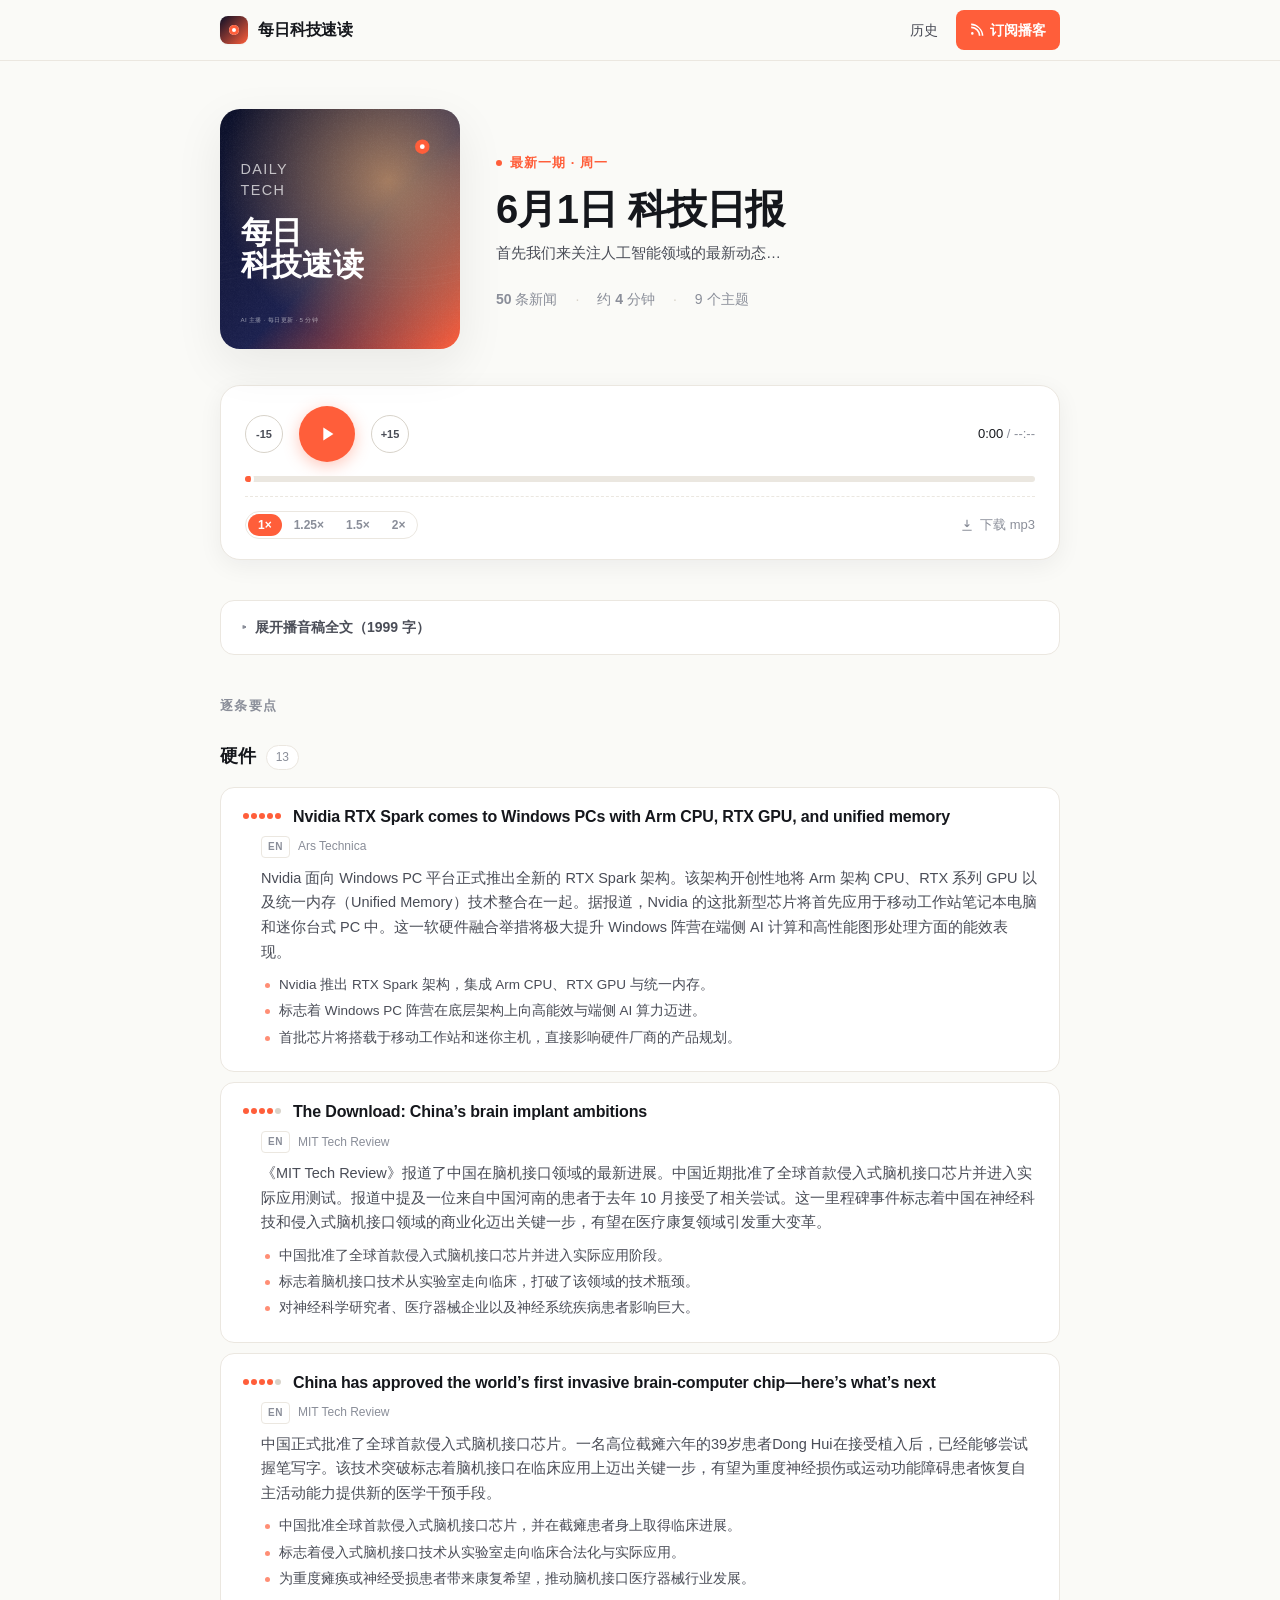
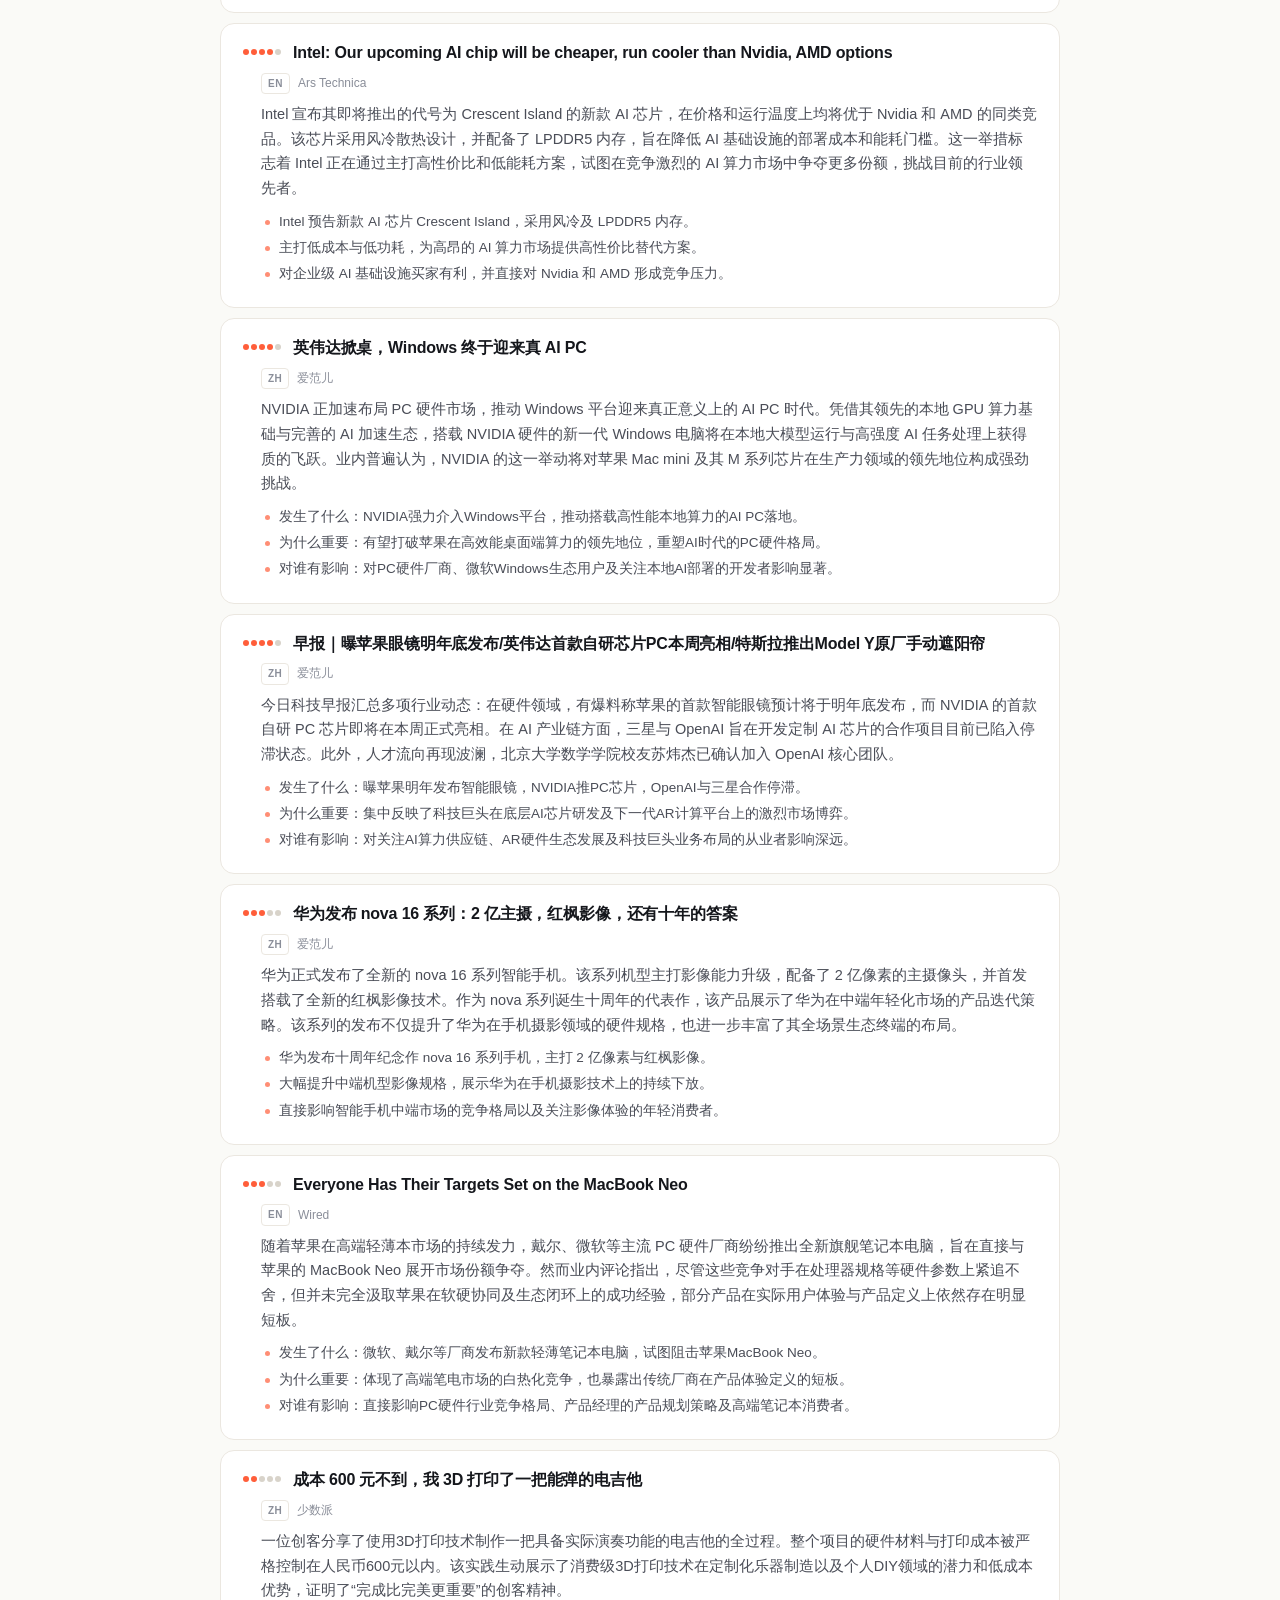
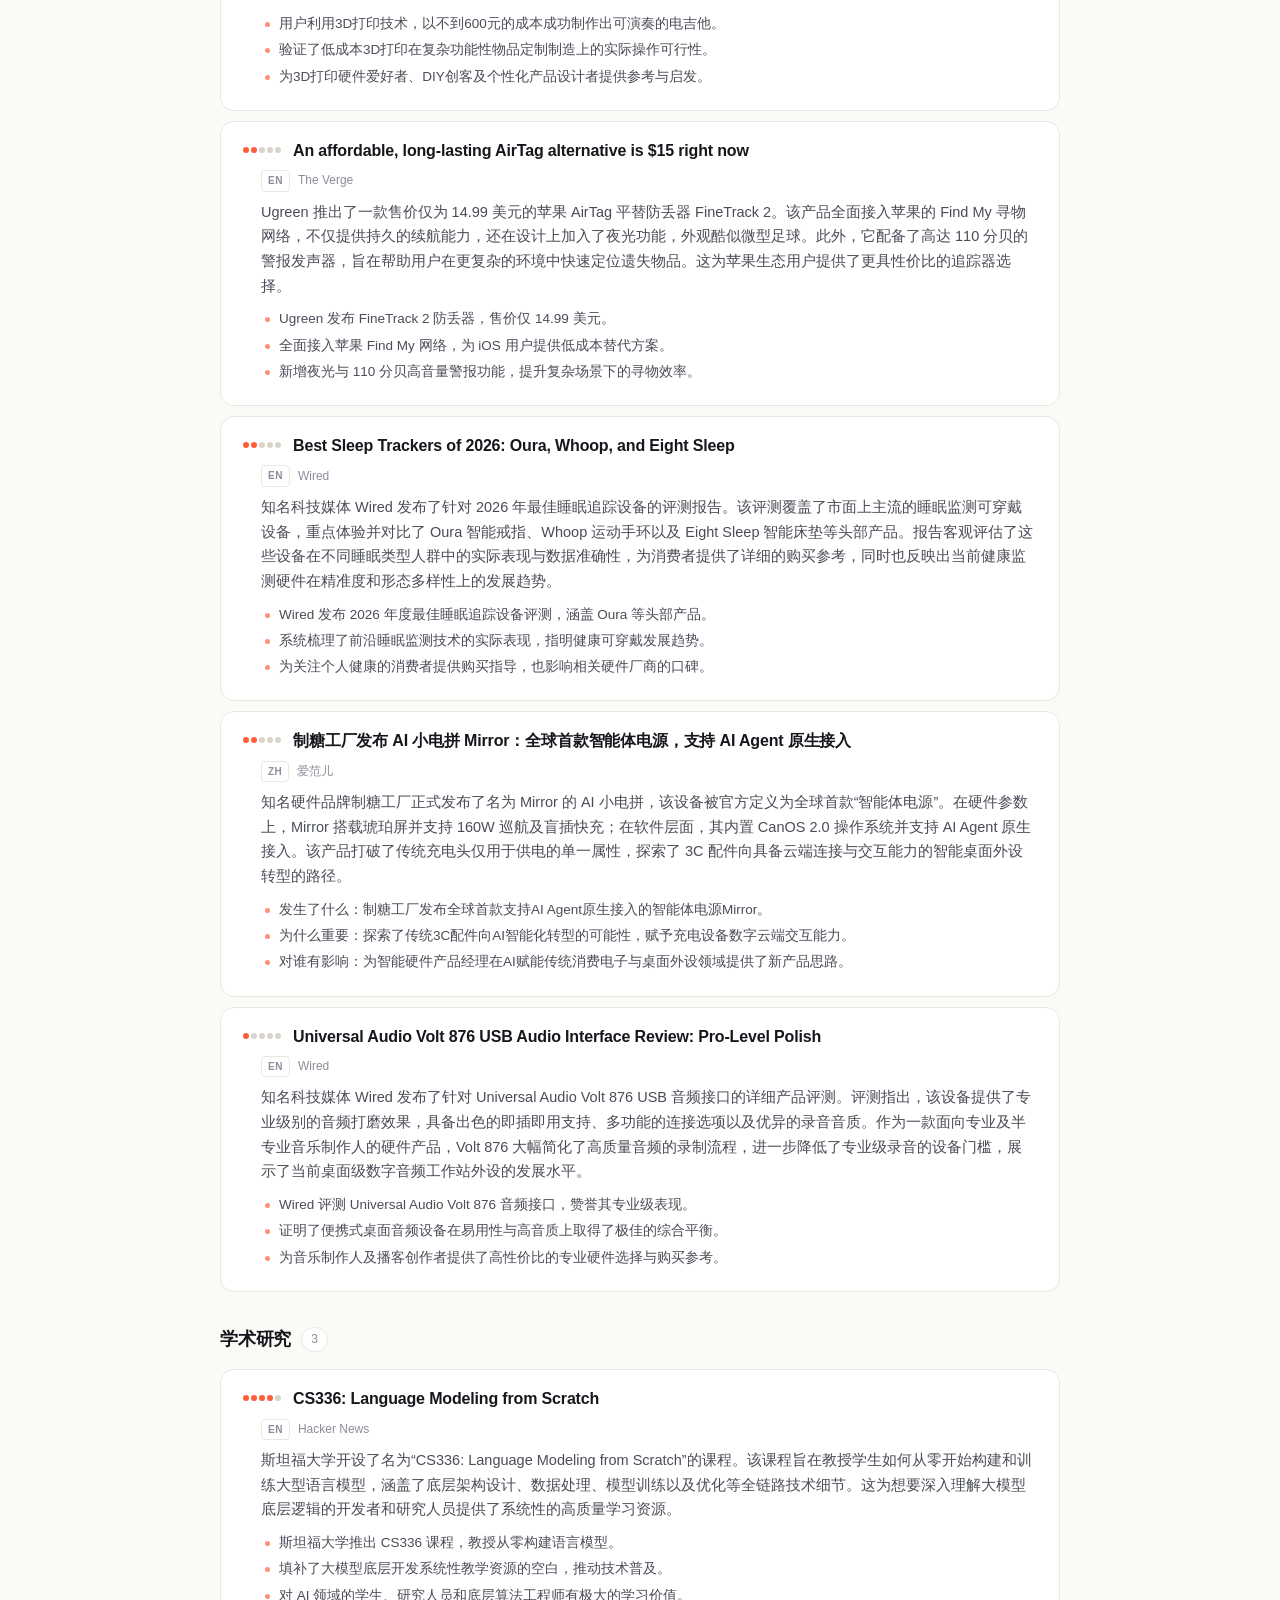
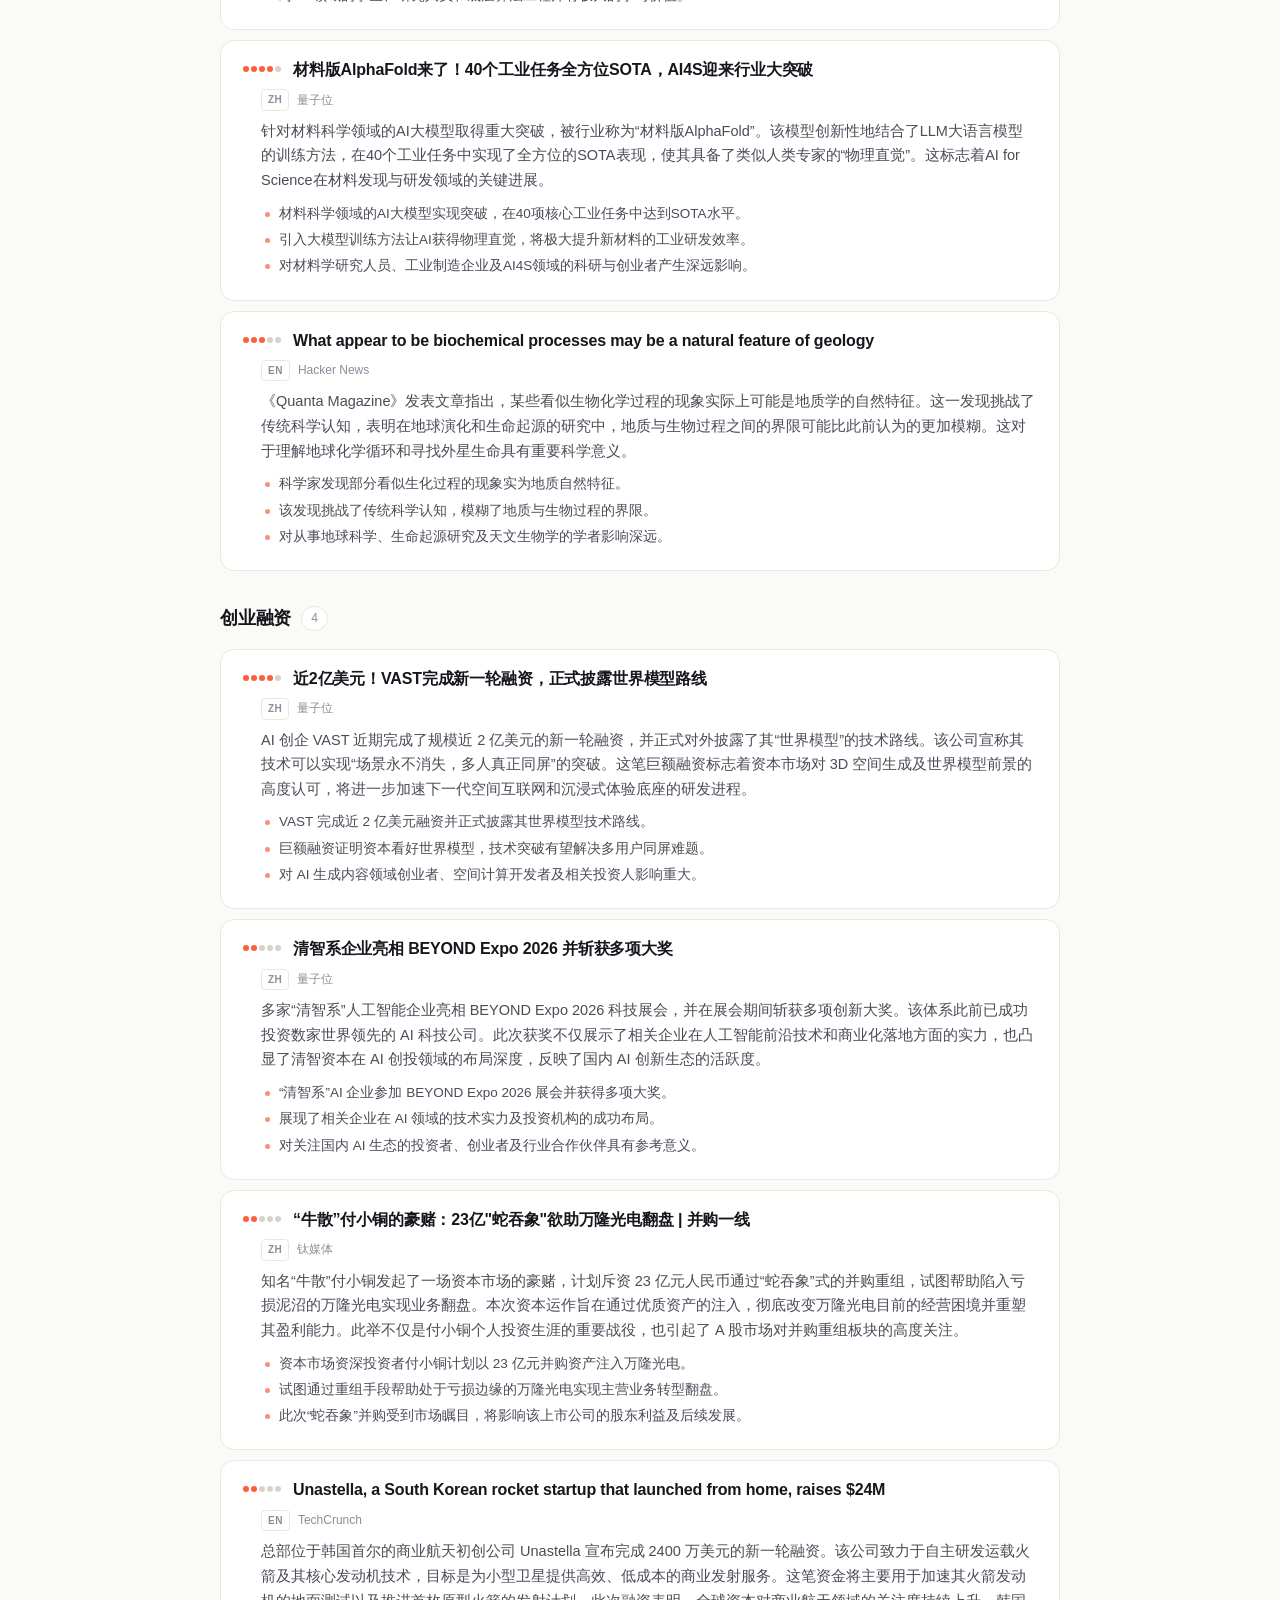
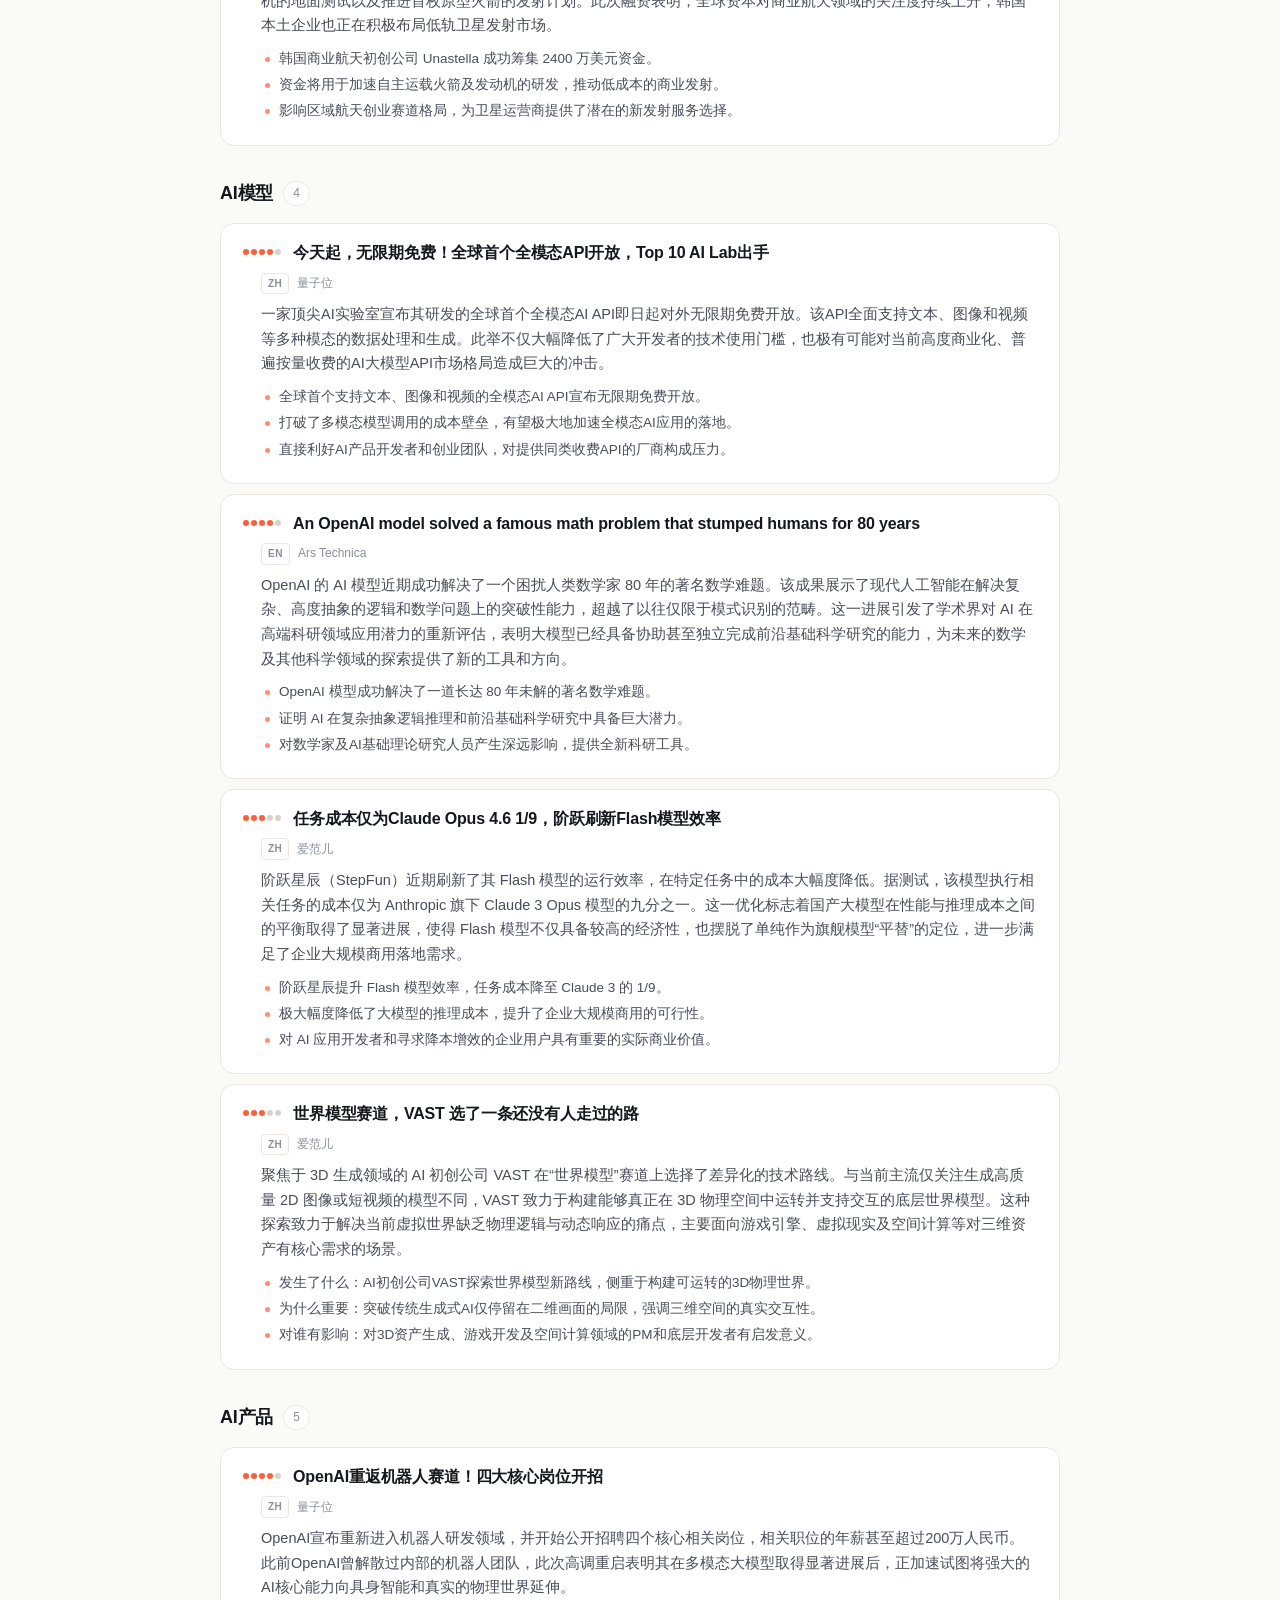
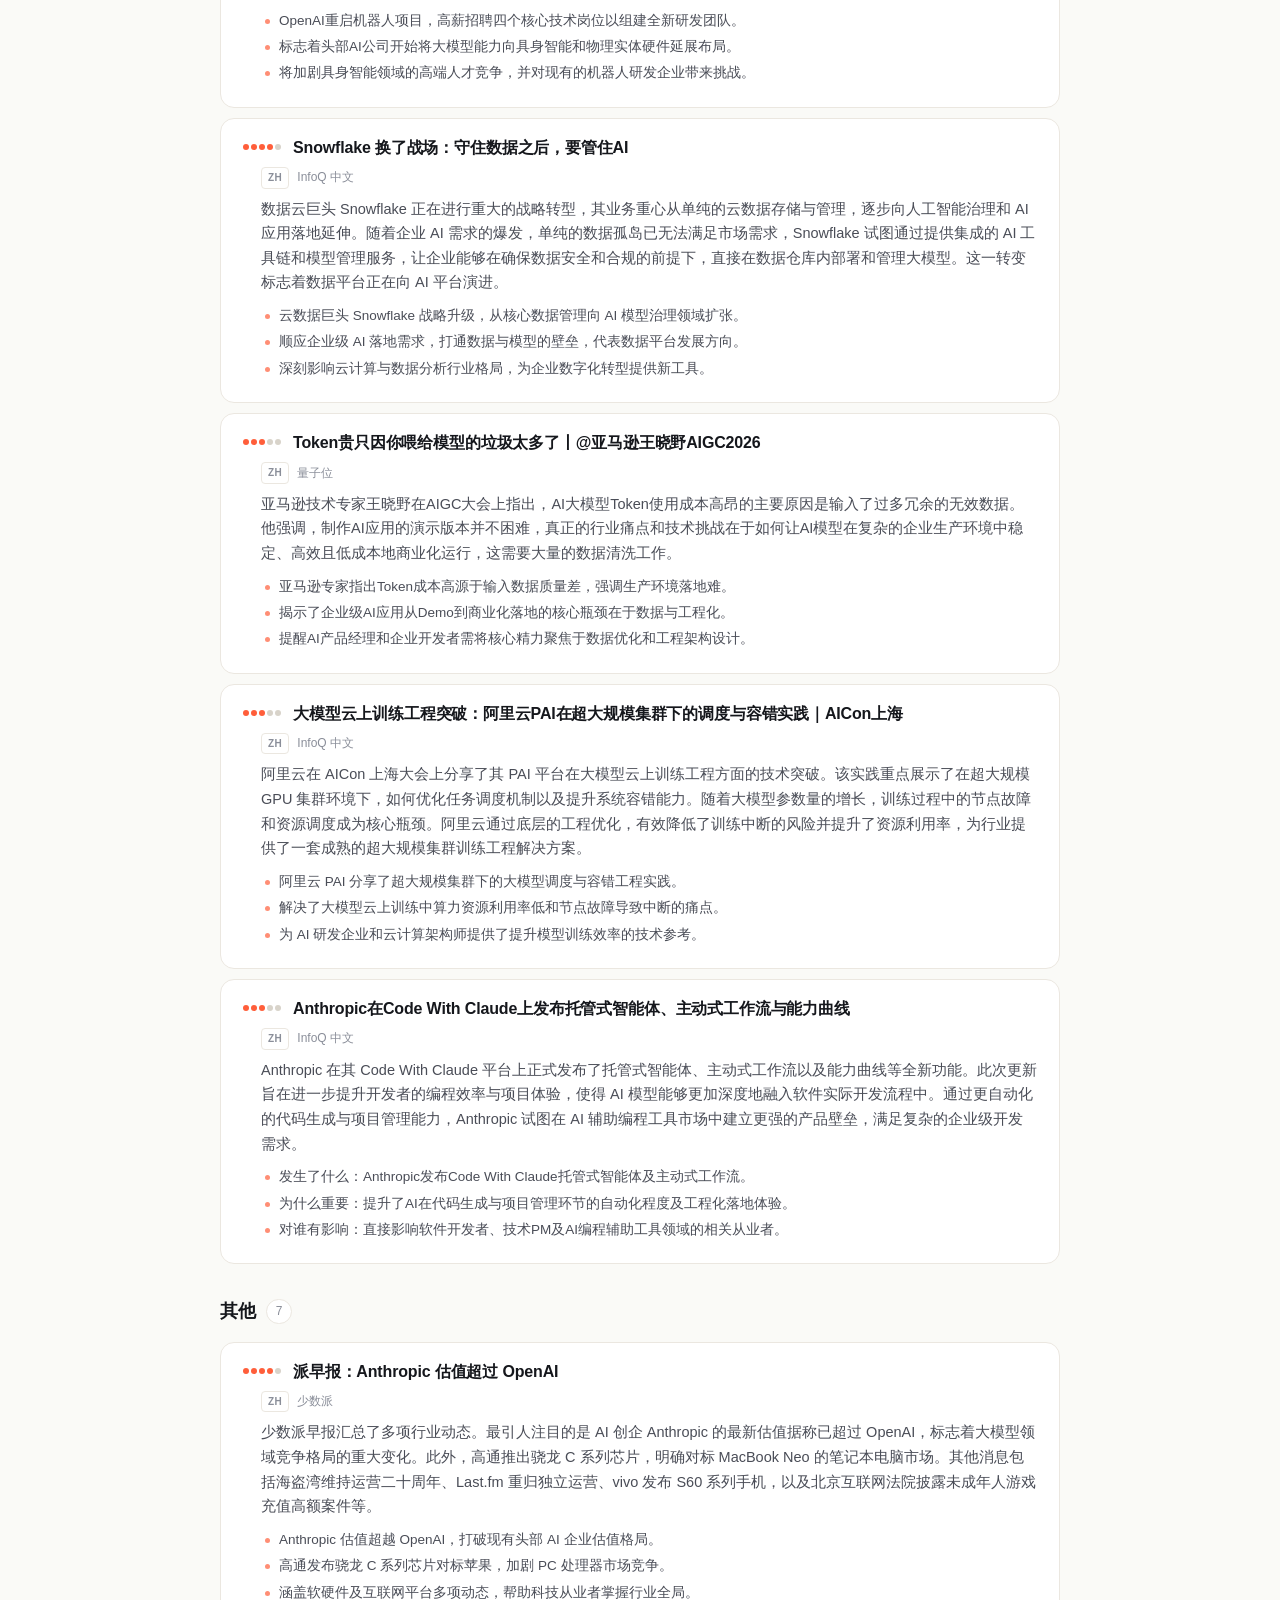
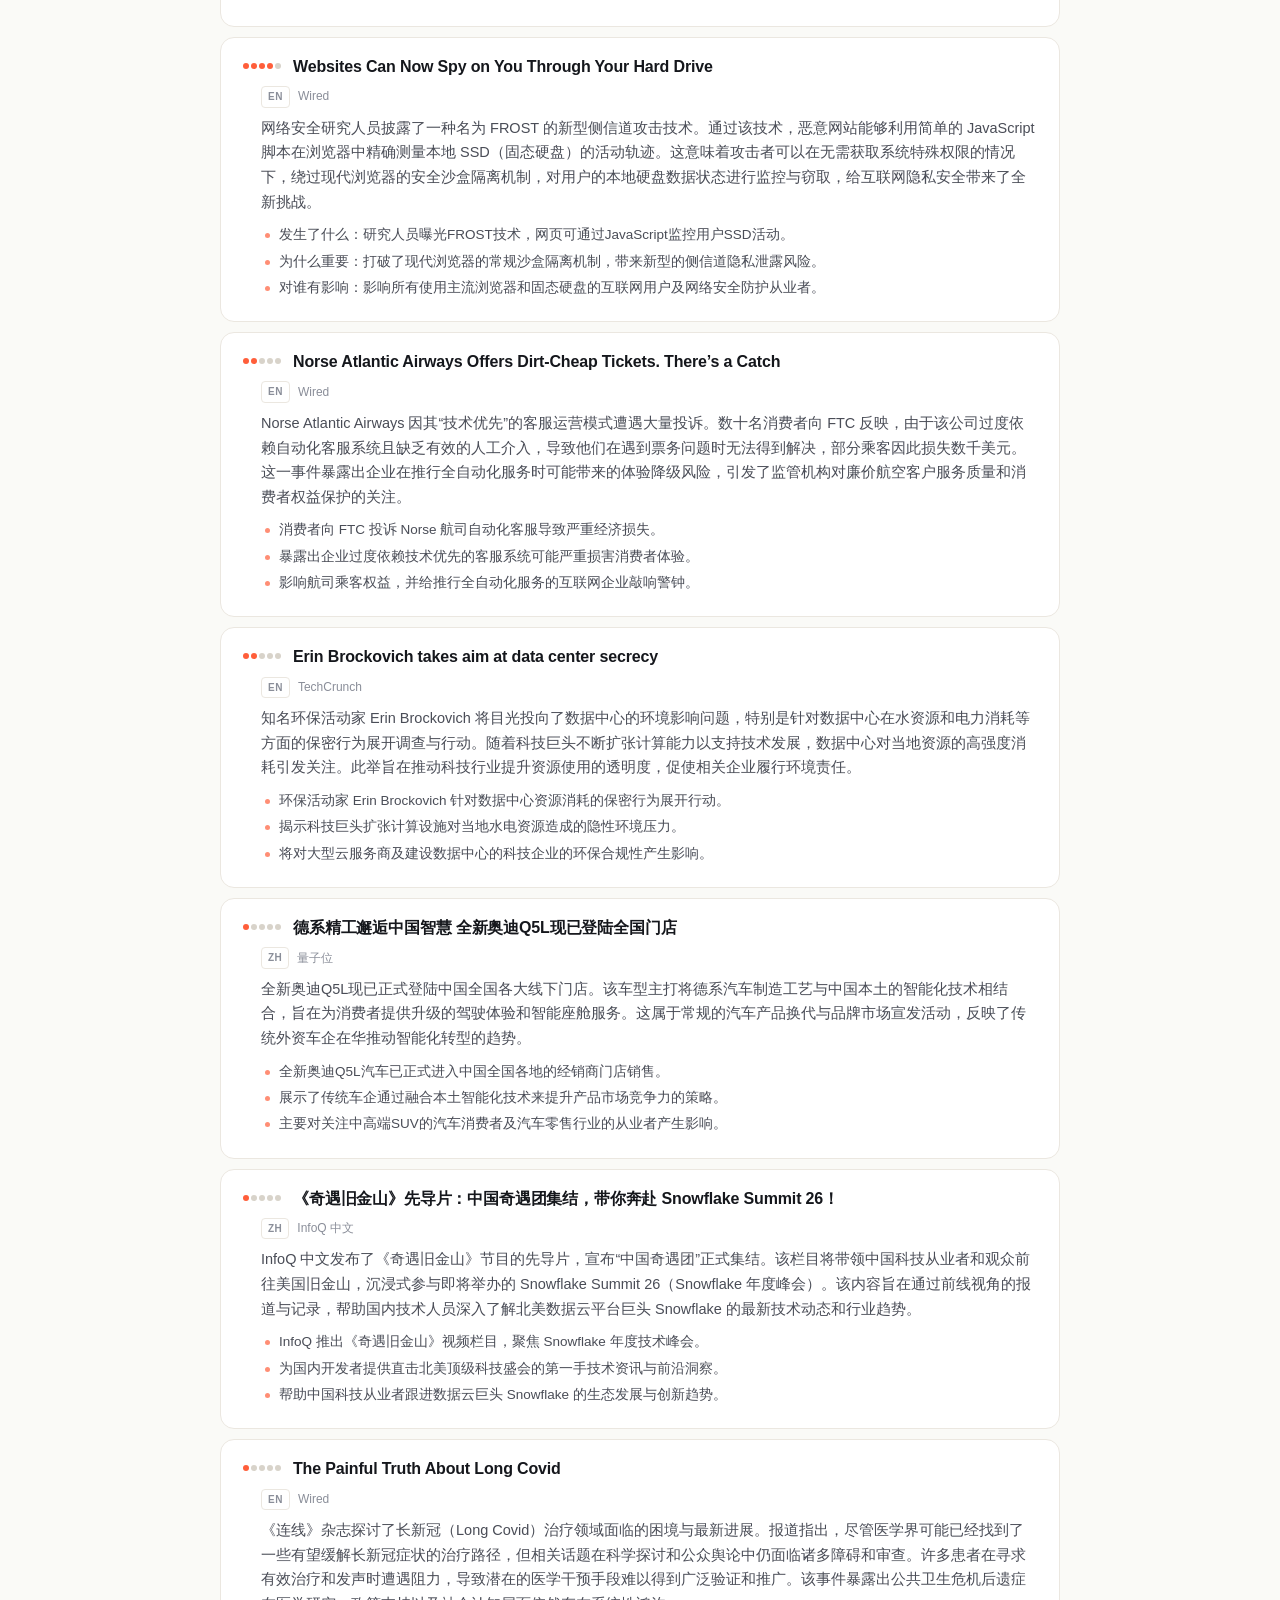
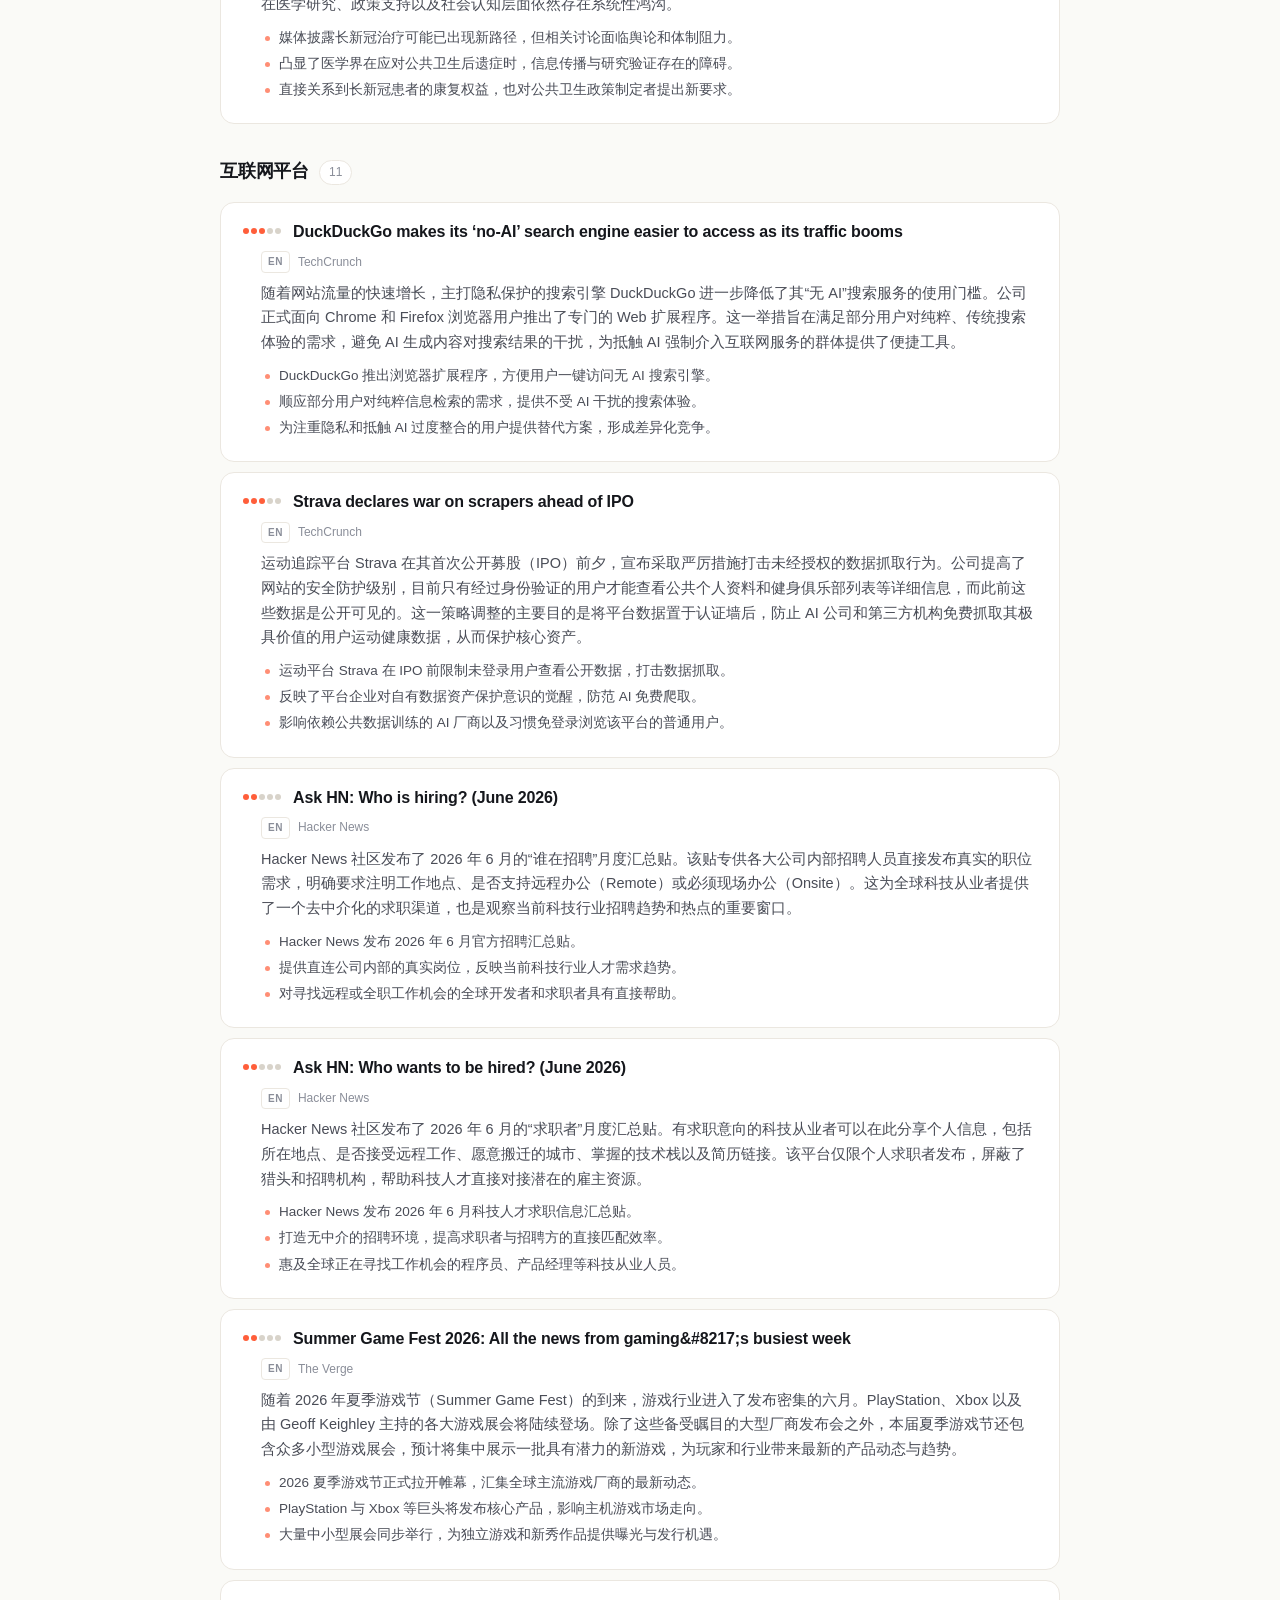
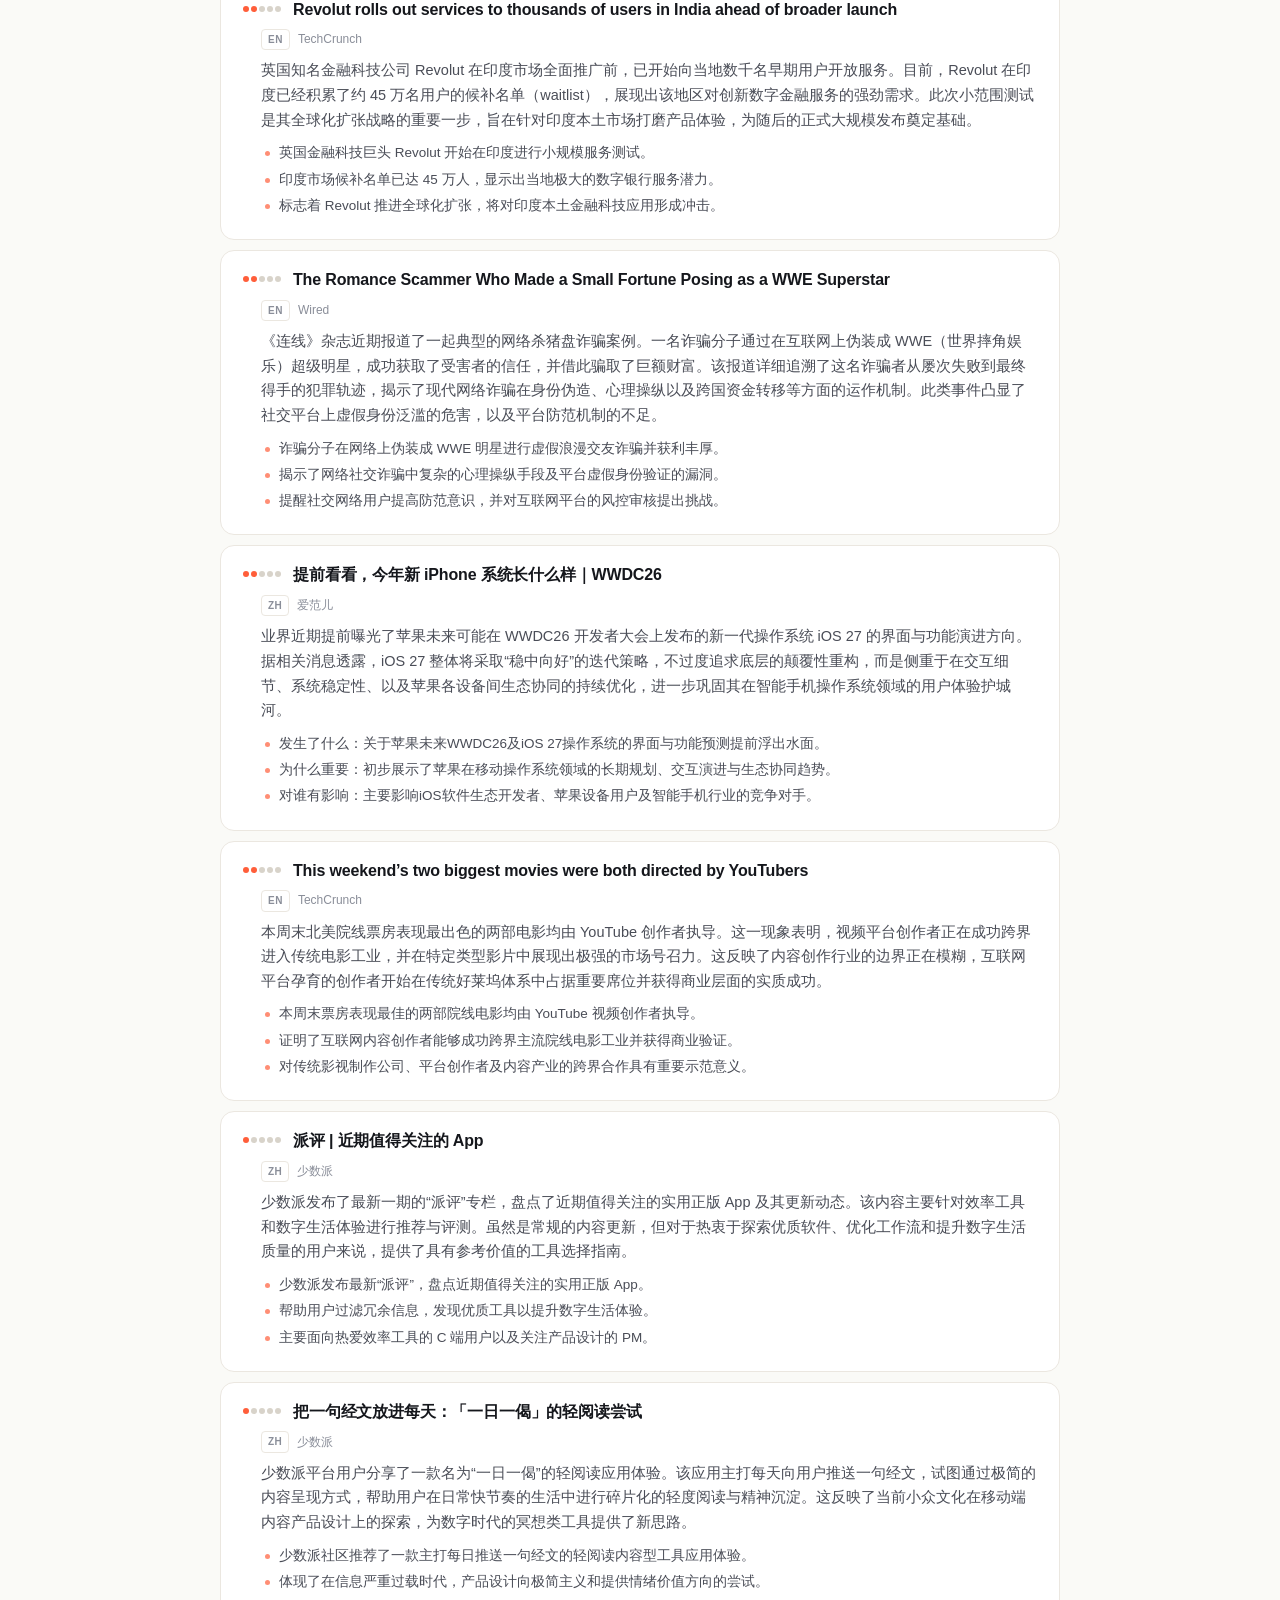
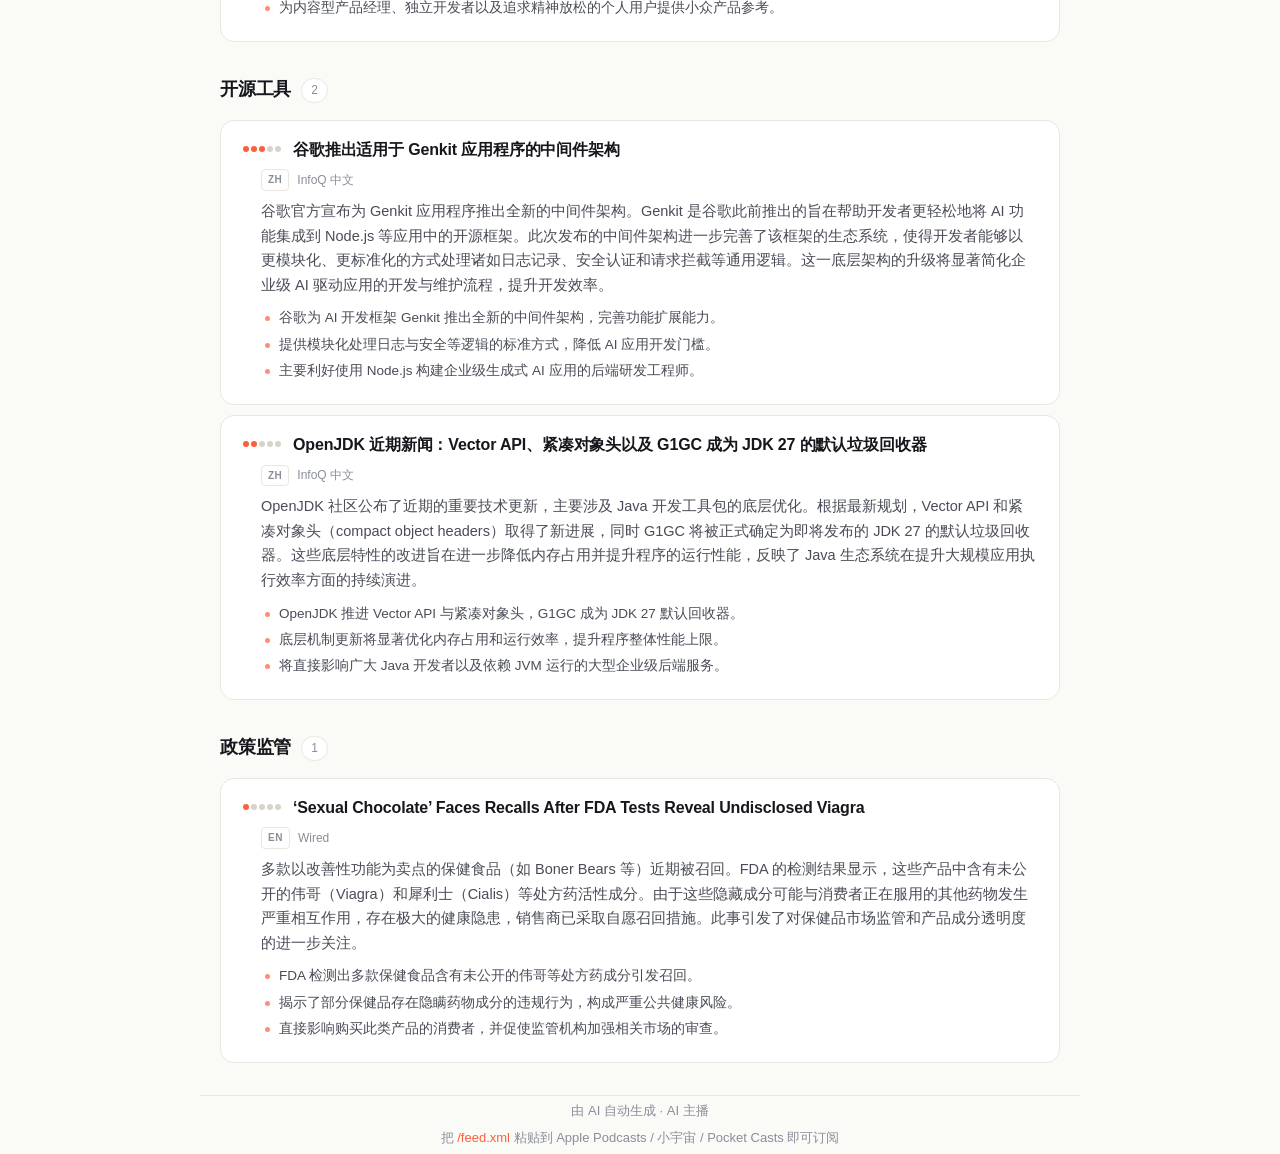
==== commit 9b9c5d11: "feat: 适配 GitHub Pages 子路径部署 + 加 Pages workflow - 模板里所有绝对路径改用 {{ podcast.site_url }} 拼接,支持任意子路径 - 新增 " ====
--- a/site/index.html
+++ b/site/index.html
@@ -6,43 +6,43 @@
 <meta name="theme-color" content="#fafaf7" media="(prefers-color-scheme: light)" />
 <meta name="theme-color" content="#0d0e12" media="(prefers-color-scheme: dark)" />
 
-<title>5月28日 · 每日科技速读</title>
+<title>6月1日 · 每日科技速读</title>
 <meta name="description" content="每天 5 分钟,听完昨天最重要的科技新闻。AI 总结播报,中英文一手信息。" />
 
 <!-- 标准图标 -->
-<link rel="icon" type="image/svg+xml" href="/static/favicon.svg" />
-<link rel="icon" type="image/png" sizes="192x192" href="/static/icon-192.png" />
+<link rel="icon" type="image/svg+xml" href="https://pg7jrvpsnw-blip.github.io/tech-news-podcast/static/favicon.svg" />
+<link rel="icon" type="image/png" sizes="192x192" href="https://pg7jrvpsnw-blip.github.io/tech-news-podcast/static/icon-192.png" />
 
 <!-- iOS 主屏图标 + 启动样式 -->
-<link rel="apple-touch-icon" sizes="180x180" href="/static/apple-touch-icon.png" />
+<link rel="apple-touch-icon" sizes="180x180" href="https://pg7jrvpsnw-blip.github.io/tech-news-podcast/static/apple-touch-icon.png" />
 <meta name="apple-mobile-web-app-capable" content="yes" />
 <meta name="apple-mobile-web-app-status-bar-style" content="black-translucent" />
 <meta name="apple-mobile-web-app-title" content="科技速读" />
 
 <!-- PWA -->
-<link rel="manifest" href="/static/manifest.json" />
+<link rel="manifest" href="https://pg7jrvpsnw-blip.github.io/tech-news-podcast/static/manifest.json" />
 
 <!-- 订阅 -->
-<link rel="alternate" type="application/rss+xml" title="每日科技速读 播客订阅" href="/feed.xml" />
+<link rel="alternate" type="application/rss+xml" title="每日科技速读 播客订阅" href="https://pg7jrvpsnw-blip.github.io/tech-news-podcast/feed.xml" />
 
 <!-- OpenGraph (微信/IM 分享卡片) -->
 <meta property="og:title" content="每日科技速读" />
 <meta property="og:description" content="每天 5 分钟,听完昨天最重要的科技新闻。AI 总结播报,中英文一手信息。" />
-<meta property="og:image" content="/static/cover.png" />
+<meta property="og:image" content="https://pg7jrvpsnw-blip.github.io/tech-news-podcast/static/cover.png" />
 <meta property="og:type" content="website" />
 
-<link rel="stylesheet" href="/static/style.css" />
+<link rel="stylesheet" href="https://pg7jrvpsnw-blip.github.io/tech-news-podcast/static/style.css" />
 </head>
 <body>
 <header class="topbar">
   <div class="container">
-    <a href="/" class="brand">
+    <a href="https://pg7jrvpsnw-blip.github.io/tech-news-podcast/" class="brand">
       <span class="brand-logo" aria-hidden="true"></span>
       <span>每日科技速读</span>
     </a>
     <nav class="topnav">
-      <a href="/archive.html">历史</a>
-      <a href="/feed.xml" class="subscribe" title="复制 RSS URL 到播客 App 订阅">
+      <a href="https://pg7jrvpsnw-blip.github.io/tech-news-podcast/archive.html">历史</a>
+      <a href="https://pg7jrvpsnw-blip.github.io/tech-news-podcast/feed.xml" class="subscribe" title="复制 RSS URL 到播客 App 订阅">
         <svg viewBox="0 0 24 24" fill="currentColor" aria-hidden="true"><path d="M6.18 17.82a2.18 2.18 0 1 1-4.36 0 2.18 2.18 0 0 1 4.36 0M2 8.86A12.93 12.93 0 0 1 15.14 22h2.83A15.81 15.81 0 0 0 2 6.03zm0-4.99A17.91 17.91 0 0 1 20.13 22h2.83C22.96 11.96 12.04 1.04 2 1.04z"/></svg>
         订阅播客
       </a>
@@ -53,12 +53,12 @@
 
 <section class="hero">
   <div class="hero-cover">
-    <img src="/static/cover.svg" alt="每日科技速读 封面" />
+    <img src="https://pg7jrvpsnw-blip.github.io/tech-news-podcast/static/cover.svg" alt="每日科技速读 封面" />
   </div>
   <div class="hero-meta">
-    <div class="hero-eyebrow">最新一期 · 周四</div>
-    <h1 class="hero-title">5月28日 科技日报</h1>
-    <p class="hero-sub">首先来看人工智能领域。大模型的商业化落地正面临成本与实效的双重考验。米哈游近期在 AI 应用中一夜烧掉价值约两百万元的 Token。这引发了行业对算力消耗能否转…</p>
+    <div class="hero-eyebrow">最新一期 · 周一</div>
+    <h1 class="hero-title">6月1日 科技日报</h1>
+    <p class="hero-sub">首先我们来关注人工智能领域的最新动态…</p>
     <div class="hero-stats">
       <span><strong>50</strong> 条新闻</span>
       <span class="dot">·</span>
@@ -70,11 +70,11 @@
 </section>
 
 <div class="player" data-player
-     data-title="5月28日 科技日报"
+     data-title="6月1日 科技日报"
      data-album="每日科技速读"
      data-artist="AI 主播"
-     data-artwork="/static/cover.png">
-  <audio preload="metadata" src="/audio/2026-05-28.mp3"></audio>
+     data-artwork="https://pg7jrvpsnw-blip.github.io/tech-news-podcast/static/cover.png">
+  <audio preload="metadata" src="http://localhost:8765/audio/2026-06-01.mp3"></audio>
   <div class="player-row">
     <button class="btn-skip" data-skip="-15" aria-label="后退 15 秒">-15</button>
     <button class="btn-play" aria-label="播放/暂停">
@@ -95,7 +95,7 @@
       <button data-speed="1.5">1.5×</button>
       <button data-speed="2">2×</button>
     </div>
-    <a class="download" href="/audio/2026-05-28.mp3" download>
+    <a class="download" href="http://localhost:8765/audio/2026-06-01.mp3" download>
       <svg width="14" height="14" viewBox="0 0 24 24" fill="none" stroke="currentColor" stroke-width="2"><path d="M12 3v12m0 0l-4-4m4 4l4-4M4 21h16"/></svg>
       下载 mp3
     </a>
@@ -103,43 +103,291 @@
 </div>
 
 <details class="script">
-  <summary>展开播音稿全文（1597 字）</summary>
-  <div class="script-body">你好，欢迎收听科技早知道。今天是二零二六年五月二十八日。让我们来看看今天科技圈都有哪些值得关注的动态。
-
-首先来看人工智能领域。大模型的商业化落地正面临成本与实效的双重考验。米哈游近期在 AI 应用中一夜烧掉价值约两百万元的 Token。这引发了行业对算力消耗能否转化为实际业务价值的强烈质疑。科技巨头们普遍陷入了不用怕被淘汰，用了又面临亏损的商业化困境。大家开始反思，单纯的算力狂欢究竟养肥了谁。
-
-另一方面，企业级 AI Agent 正在跨越从能用到好用的鸿沟。腾讯云最新发布了多款数据库智能体产品。这些 Agent 能够安全接管生产级数据库，将自然语言转化为操作指令。这解决了 AI 在核心业务落地的可靠性问题。业内讨论指出，控制模型幻觉和确保工作流稳定性，是目前智能体走向生产级的关键差距。
-
-而在代码生成端，AI 正在实质性地重构软件开发流程。一名八岁儿童已经开始借助 AI 辅助开发操作系统。同时，不懂代码的一人公司也能通过 AI 工具拿下千万级订单。最新实测显示，某国产大模型在意图驱动编程场景下的综合性能已跃居全球第二。单兵作战的全栈开发模式正在成为现实。
-
-说完了 AI 软件端，我们再把目光转向底层的算力与硬件基础设施。
-
-随着智能体应用的发展，底层计算架构正在发生深刻变化。华为提出了昇腾负责推理，鲲鹏负责智能体调度的算力分工模式。这打破了以往过度依赖 GPU 的局面，让 CPU 在复杂逻辑控制中重新回到舞台中央。
-
-国产算力生态的飞轮也在加速运转。面壁智能推出了全球首个完全由 AI 编写的模型训练框架。该框架在特定测试中的运行速度甚至反超了 NVIDIA 的同类软件。同时，DeepSeek V4 采用了芯模协同技术，大幅提升了国产芯片支撑大规模训练的可用性。
-
-巨头们也在重金押注算力基础设施。宁德时代斥资一百零五亿元入局 AI 数据中心业务。他们希望利用在电池储能领域的深厚积累，切入高耗能的算力产业链，提供一揽子能源解决方案。而亚马逊也宣布在数据中心网络技术上取得重大突破。这极大加速了其云基础设施内部的数据流动效率，缓解了 AI 训练面临的网络吞吐量瓶颈。
-
-在硬件与算力打好基础的同时，消费级终端和机器人赛道也迎来了新的爆发。
-
-具身智能正在加速走向家庭和大众市场。国内某科技公司提出了全球首创的物理 AGI 双金字塔体系。他们试图以世界模型取代纯语言模型，推动通用机器人从工业走向家庭。云鲸智能创始人也预测，两年后扫地机器人将标配机械臂，能干更多复杂的家务活。
-
-穿戴设备也在全面接入 AI。科大讯飞正式发布了首款 AI 眼镜产品，整机仅重四十克。产品主打移动端 AI 工作流，试图以轻量化设计切入智能穿戴市场。同时，Oura 发布了第五代智能戒指。新款设备引入了由人工智能驱动的健康教练功能，从被动的数据追踪转向了主动式健康管理。
-
-出行领域方面，自动驾驶商业化规模进一步扩大。Waymo 宣布将在美国加州等地推出全新的 Robotaxi 车队。值得注意的是，这款专为无人驾驶设计的车辆由中国厂商极氪代工生产。
-
-最后，我们来看几条关于创业融资与商业政策的简讯。
-
-AI 辅助科研正获得顶级资本的青睐。零零后创业者洪乐潼创立的 AI 团队近期完成了高达十四亿元的巨额融资。其研发的系统已成功生成并形式化证明了多篇数学论文，五篇被学术期刊接收。
-
-数据云服务商 Snowflake 发布财报后股价暴涨百分之三十六。他们与 AWS 达成了一份价值六十亿美元的战略合作协议。市场将此视为企业端 AI 支出红利正在向应用软件层转移的重要风向标。
-
-政策合规方面，特斯拉在种族歧视诉讼中遭遇挫折。加州法院正式驳回了特斯拉试图撤销诉讼的请求。该案件涉及加州工厂针对少数族裔员工的系统性歧视指控，双方将在今年七月正式进入庭审阶段。
+  <summary>展开播音稿全文（1999 字）</summary>
+  <div class="script-body">大家好，今天是二零二六年六月一日。欢迎收听今天的科技资讯。
+
+首先我们来关注人工智能领域的最新动态。
+
+一家顶尖人工智能实验室宣布大动作。其研发的全球首个全模态应用接口即日起无限期免费开放。该接口全面支持文本图像和视频等数据处理。此举大幅降低了开发者的技术门槛。这极有可能对当前按量收费的大模型市场格局造成巨大冲击。
+
+人工智能在科学领域的应用也取得突破。OpenAI 的模型成功解决了一个数学难题。该问题曾困扰人类数学家八十年。这展示了人工智能在解决复杂逻辑上的能力。大模型已具备协助前沿基础科学研究的潜力。学术界正重新评估其在科研领域的价值。
+
+同时 OpenAI 正在高调重返机器人赛道。他们公开招聘四个核心岗位。相关职位的年薪超过两百万人民币。这表明他们在多模态大模型取得显著进展。OpenAI 正加速将核心能力向具身智能和物理世界延伸。
+
+另一家大模型巨头也有新动作。Anthropic 在 Code With Claude 平台上发布了全新功能。其中包括托管式智能体和主动式工作流。此次更新旨在提升开发者的编程效率。人工智能模型将更加深度地融入软件实际开发流程。这将满足更复杂的企业级开发需求。
+
+国内大模型在成本控制上取得进展。阶跃星辰近期刷新了其 Flash 模型的运行效率。该模型执行特定任务的成本大幅降低。测试显示其成本仅为 Claude 3 Opus 模型的九分之一。这标志着国产大模型在性能与推理成本之间取得更好平衡。它将进一步满足企业的大规模商用落地需求。
+
+数据云巨头 Snowflake 正在进行重大战略转型。其业务重心正逐步向人工智能治理和应用落地延伸。单纯的数据孤岛已无法满足当前市场需求。Snowflake 开始提供集成的工具链和模型管理服务。企业可以在确保数据合规的前提下部署大模型。这标志着数据平台正加速向人工智能平台演进。
+
+接下来我们把目光转向硬件和芯片赛道。
+
+NVIDIA 面向 Windows 平台正式推出 RTX Spark 架构。该架构将 Arm 架构处理器和 RTX 系列显卡整合。它还开创性地加入了统一内存技术。新型芯片将首先应用于移动工作站和迷你台式电脑。这将极大提升端侧人工智能计算的能效表现。
+
+竞争对手 Intel 也在积极布局。Intel 宣布即将推出代号为 Crescent Island 的新款人工智能芯片。该芯片采用风冷散热设计。它在价格和运行温度上都将优于 NVIDIA 和 AMD 的竞品。Intel 试图通过高性价比方案争夺算力市场份额。
+
+脑机接口领域迎来了重大里程碑。中国正式批准了全球首款侵入式脑机接口芯片并进入临床测试。一名高位截瘫六年的患者接受了植入。他现在已经能够尝试握笔写字。这标志着中国在神经科技领域的商业化迈出关键一步。它有望为重度神经损伤患者提供新的医学干预手段。
+
+消费硬件端也出现了有趣的新物种。知名品牌制糖工厂发布了名为 Mirror 的人工智能小电拼。官方称其为全球首款智能体电源。它支持一百六十瓦快充。在软件层面它内置了操作系统并支持 AI Agent 原生接入。该产品打破了充电头的单一属性。它探索了桌面外设向智能终端转型的路径。
+
+我们再来看看创业融资和互联网平台的最新消息。
+
+聚焦三维生成的初创公司 VAST 完成了新一轮融资。本轮融资规模近两亿美元。他们正式对外披露了世界模型的技术路线。VAST 致力于构建真正在物理空间中运转并支持交互的底层模型。这笔巨额融资标志着资本市场对空间生成前景的高度认可。
+
+随着数据价值的提升，平台方开始加强数据保护。运动追踪平台 Strava 宣布严厉打击未经授权的数据抓取。只有经过身份验证的用户才能查看公共个人资料。此举旨在将平台数据置于认证墙后。他们希望防止人工智能公司免费抓取极具价值的用户健康数据。
+
+抵触人工智能的群体也有了新工具。主打隐私保护的搜索引擎 DuckDuckGo 降低了无人工智能搜索的门槛。他们面向浏览器用户推出了专门的扩展程序。这能避免自动生成内容对搜索结果的干扰。该工具满足了部分用户对纯粹传统搜索体验的需求。
+
+最后，我们来关注一下政策监管与网络安全。
+
+网络安全研究人员披露了一种名为 FROST 的新型攻击技术。恶意网站能利用简单的脚本代码窃取隐私。他们可以精确测量本地固态硬盘的活动轨迹。攻击者无需系统特殊权限就能绕过浏览器的安全隔离。他们能直接监控用户的本地硬盘数据状态。这给互联网隐私安全带来了全新挑战。
+
+人工智能基础设施的环保问题也引发关注。知名环保活动家 Erin Brockovich 将目光投向了数据中心。她特别针对数据中心在水资源和电力消耗上的保密行为展开调查。科技巨头不断扩张计算能力带来了高强度的资源消耗。此举旨在推动科技行业提升资源使用的透明度。
 
 以上就是今天的内容，我们明天见。</div>
 </details>
 
 <h2 class="section-title">逐条要点</h2>
+<section class="topic">
+  <div class="topic-head">
+    <h3>硬件</h3>
+    <span class="topic-count">13</span>
+  </div>
+  <ul class="news-list">
+    <li class="news-card">
+      <div class="news-head">
+        <span class="news-importance" title="重要性 5/5">
+<span class="d on"></span><span class="d on"></span><span class="d on"></span><span class="d on"></span><span class="d on"></span>        </span>
+        <a class="title" href="https://arstechnica.com/gadgets/2026/06/nvidia-gets-into-the-arm-pc-business-with-new-high-end-rtx-spark-processor/" target="_blank" rel="noopener">Nvidia RTX Spark comes to Windows PCs with Arm CPU, RTX GPU, and unified memory</a>
+      </div>
+      <div class="news-meta">
+        <span class="lang">EN</span>
+        <span class="source">Ars Technica</span>
+      </div>
+      <p class="news-summary">Nvidia 面向 Windows PC 平台正式推出全新的 RTX Spark 架构。该架构开创性地将 Arm 架构 CPU、RTX 系列 GPU 以及统一内存（Unified Memory）技术整合在一起。据报道，Nvidia 的这批新型芯片将首先应用于移动工作站笔记本电脑和迷你台式 PC 中。这一软硬件融合举措将极大提升 Windows 阵营在端侧 AI 计算和高性能图形处理方面的能效表现。</p>
+      <ul class="news-points">
+<li>Nvidia 推出 RTX Spark 架构，集成 Arm CPU、RTX GPU 与统一内存。</li><li>标志着 Windows PC 阵营在底层架构上向高能效与端侧 AI 算力迈进。</li><li>首批芯片将搭载于移动工作站和迷你主机，直接影响硬件厂商的产品规划。</li>      </ul>
+    </li>
+    <li class="news-card">
+      <div class="news-head">
+        <span class="news-importance" title="重要性 4/5">
+<span class="d on"></span><span class="d on"></span><span class="d on"></span><span class="d on"></span><span class="d "></span>        </span>
+        <a class="title" href="https://www.technologyreview.com/2026/06/01/1138207/the-download-china-bci-brain-implant-nvidia-ai-chips-laptops/" target="_blank" rel="noopener">The Download: China’s brain implant ambitions</a>
+      </div>
+      <div class="news-meta">
+        <span class="lang">EN</span>
+        <span class="source">MIT Tech Review</span>
+      </div>
+      <p class="news-summary">《MIT Tech Review》报道了中国在脑机接口领域的最新进展。中国近期批准了全球首款侵入式脑机接口芯片并进入实际应用测试。报道中提及一位来自中国河南的患者于去年 10 月接受了相关尝试。这一里程碑事件标志着中国在神经科技和侵入式脑机接口领域的商业化迈出关键一步，有望在医疗康复领域引发重大变革。</p>
+      <ul class="news-points">
+<li>中国批准了全球首款侵入式脑机接口芯片并进入实际应用阶段。</li><li>标志着脑机接口技术从实验室走向临床，打破了该领域的技术瓶颈。</li><li>对神经科学研究者、医疗器械企业以及神经系统疾病患者影响巨大。</li>      </ul>
+    </li>
+    <li class="news-card">
+      <div class="news-head">
+        <span class="news-importance" title="重要性 4/5">
+<span class="d on"></span><span class="d on"></span><span class="d on"></span><span class="d on"></span><span class="d "></span>        </span>
+        <a class="title" href="https://www.technologyreview.com/2026/06/01/1138133/china-world-first-brain-chip/" target="_blank" rel="noopener">China has approved the world’s first invasive brain-computer chip—here’s what’s next</a>
+      </div>
+      <div class="news-meta">
+        <span class="lang">EN</span>
+        <span class="source">MIT Tech Review</span>
+      </div>
+      <p class="news-summary">中国正式批准了全球首款侵入式脑机接口芯片。一名高位截瘫六年的39岁患者Dong Hui在接受植入后，已经能够尝试握笔写字。该技术突破标志着脑机接口在临床应用上迈出关键一步，有望为重度神经损伤或运动功能障碍患者恢复自主活动能力提供新的医学干预手段。</p>
+      <ul class="news-points">
+<li>中国批准全球首款侵入式脑机接口芯片，并在截瘫患者身上取得临床进展。</li><li>标志着侵入式脑机接口技术从实验室走向临床合法化与实际应用。</li><li>为重度瘫痪或神经受损患者带来康复希望，推动脑机接口医疗器械行业发展。</li>      </ul>
+    </li>
+    <li class="news-card">
+      <div class="news-head">
+        <span class="news-importance" title="重要性 4/5">
+<span class="d on"></span><span class="d on"></span><span class="d on"></span><span class="d on"></span><span class="d "></span>        </span>
+        <a class="title" href="https://arstechnica.com/ai/2026/06/intel-our-upcoming-ai-chip-will-be-cheaper-run-cooler-than-nvidia-amd-options/" target="_blank" rel="noopener">Intel: Our upcoming AI chip will be cheaper, run cooler than Nvidia, AMD options</a>
+      </div>
+      <div class="news-meta">
+        <span class="lang">EN</span>
+        <span class="source">Ars Technica</span>
+      </div>
+      <p class="news-summary">Intel 宣布其即将推出的代号为 Crescent Island 的新款 AI 芯片，在价格和运行温度上均将优于 Nvidia 和 AMD 的同类竞品。该芯片采用风冷散热设计，并配备了 LPDDR5 内存，旨在降低 AI 基础设施的部署成本和能耗门槛。这一举措标志着 Intel 正在通过主打高性价比和低能耗方案，试图在竞争激烈的 AI 算力市场中争夺更多份额，挑战目前的行业领先者。</p>
+      <ul class="news-points">
+<li>Intel 预告新款 AI 芯片 Crescent Island，采用风冷及 LPDDR5 内存。</li><li>主打低成本与低功耗，为高昂的 AI 算力市场提供高性价比替代方案。</li><li>对企业级 AI 基础设施买家有利，并直接对 Nvidia 和 AMD 形成竞争压力。</li>      </ul>
+    </li>
+    <li class="news-card">
+      <div class="news-head">
+        <span class="news-importance" title="重要性 4/5">
+<span class="d on"></span><span class="d on"></span><span class="d on"></span><span class="d on"></span><span class="d "></span>        </span>
+        <a class="title" href="https://www.ifanr.com/1667641?utm_source=rss&amp;utm_medium=rss&amp;utm_campaign=" target="_blank" rel="noopener">英伟达掀桌，Windows 终于迎来真 AI PC</a>
+      </div>
+      <div class="news-meta">
+        <span class="lang">ZH</span>
+        <span class="source">爱范儿</span>
+      </div>
+      <p class="news-summary">NVIDIA 正加速布局 PC 硬件市场，推动 Windows 平台迎来真正意义上的 AI PC 时代。凭借其领先的本地 GPU 算力基础与完善的 AI 加速生态，搭载 NVIDIA 硬件的新一代 Windows 电脑将在本地大模型运行与高强度 AI 任务处理上获得质的飞跃。业内普遍认为，NVIDIA 的这一举动将对苹果 Mac mini 及其 M 系列芯片在生产力领域的领先地位构成强劲挑战。</p>
+      <ul class="news-points">
+<li>发生了什么：NVIDIA强力介入Windows平台，推动搭载高性能本地算力的AI PC落地。</li><li>为什么重要：有望打破苹果在高效能桌面端算力的领先地位，重塑AI时代的PC硬件格局。</li><li>对谁有影响：对PC硬件厂商、微软Windows生态用户及关注本地AI部署的开发者影响显著。</li>      </ul>
+    </li>
+    <li class="news-card">
+      <div class="news-head">
+        <span class="news-importance" title="重要性 4/5">
+<span class="d on"></span><span class="d on"></span><span class="d on"></span><span class="d on"></span><span class="d "></span>        </span>
+        <a class="title" href="https://www.ifanr.com/1667599?utm_source=rss&amp;utm_medium=rss&amp;utm_campaign=" target="_blank" rel="noopener">早报｜曝苹果眼镜明年底发布/英伟达首款自研芯片PC本周亮相/特斯拉推出Model Y原厂手动遮阳帘</a>
+      </div>
+      <div class="news-meta">
+        <span class="lang">ZH</span>
+        <span class="source">爱范儿</span>
+      </div>
+      <p class="news-summary">今日科技早报汇总多项行业动态：在硬件领域，有爆料称苹果的首款智能眼镜预计将于明年底发布，而 NVIDIA 的首款自研 PC 芯片即将在本周正式亮相。在 AI 产业链方面，三星与 OpenAI 旨在开发定制 AI 芯片的合作项目目前已陷入停滞状态。此外，人才流向再现波澜，北京大学数学学院校友苏炜杰已确认加入 OpenAI 核心团队。</p>
+      <ul class="news-points">
+<li>发生了什么：曝苹果明年发布智能眼镜，NVIDIA推PC芯片，OpenAI与三星合作停滞。</li><li>为什么重要：集中反映了科技巨头在底层AI芯片研发及下一代AR计算平台上的激烈市场博弈。</li><li>对谁有影响：对关注AI算力供应链、AR硬件生态发展及科技巨头业务布局的从业者影响深远。</li>      </ul>
+    </li>
+    <li class="news-card">
+      <div class="news-head">
+        <span class="news-importance" title="重要性 3/5">
+<span class="d on"></span><span class="d on"></span><span class="d on"></span><span class="d "></span><span class="d "></span>        </span>
+        <a class="title" href="https://www.ifanr.com/1667771?utm_source=rss&amp;utm_medium=rss&amp;utm_campaign=" target="_blank" rel="noopener">华为发布 nova 16 系列：2 亿主摄，红枫影像，还有十年的答案</a>
+      </div>
+      <div class="news-meta">
+        <span class="lang">ZH</span>
+        <span class="source">爱范儿</span>
+      </div>
+      <p class="news-summary">华为正式发布了全新的 nova 16 系列智能手机。该系列机型主打影像能力升级，配备了 2 亿像素的主摄像头，并首发搭载了全新的红枫影像技术。作为 nova 系列诞生十周年的代表作，该产品展示了华为在中端年轻化市场的产品迭代策略。该系列的发布不仅提升了华为在手机摄影领域的硬件规格，也进一步丰富了其全场景生态终端的布局。</p>
+      <ul class="news-points">
+<li>华为发布十周年纪念作 nova 16 系列手机，主打 2 亿像素与红枫影像。</li><li>大幅提升中端机型影像规格，展示华为在手机摄影技术上的持续下放。</li><li>直接影响智能手机中端市场的竞争格局以及关注影像体验的年轻消费者。</li>      </ul>
+    </li>
+    <li class="news-card">
+      <div class="news-head">
+        <span class="news-importance" title="重要性 3/5">
+<span class="d on"></span><span class="d on"></span><span class="d on"></span><span class="d "></span><span class="d "></span>        </span>
+        <a class="title" href="https://www.wired.com/story/everyone-has-their-targets-set-on-the-macbook-neo/" target="_blank" rel="noopener">Everyone Has Their Targets Set on the MacBook Neo</a>
+      </div>
+      <div class="news-meta">
+        <span class="lang">EN</span>
+        <span class="source">Wired</span>
+      </div>
+      <p class="news-summary">随着苹果在高端轻薄本市场的持续发力，戴尔、微软等主流 PC 硬件厂商纷纷推出全新旗舰笔记本电脑，旨在直接与苹果的 MacBook Neo 展开市场份额争夺。然而业内评论指出，尽管这些竞争对手在处理器规格等硬件参数上紧追不舍，但并未完全汲取苹果在软硬协同及生态闭环上的成功经验，部分产品在实际用户体验与产品定义上依然存在明显短板。</p>
+      <ul class="news-points">
+<li>发生了什么：微软、戴尔等厂商发布新款轻薄笔记本电脑，试图阻击苹果MacBook Neo。</li><li>为什么重要：体现了高端笔电市场的白热化竞争，也暴露出传统厂商在产品体验定义的短板。</li><li>对谁有影响：直接影响PC硬件行业竞争格局、产品经理的产品规划策略及高端笔记本消费者。</li>      </ul>
+    </li>
+    <li class="news-card">
+      <div class="news-head">
+        <span class="news-importance" title="重要性 2/5">
+<span class="d on"></span><span class="d on"></span><span class="d "></span><span class="d "></span><span class="d "></span>        </span>
+        <a class="title" href="https://sspai.com/post/110412" target="_blank" rel="noopener">成本 600 元不到，我 3D 打印了一把能弹的电吉他</a>
+      </div>
+      <div class="news-meta">
+        <span class="lang">ZH</span>
+        <span class="source">少数派</span>
+      </div>
+      <p class="news-summary">一位创客分享了使用3D打印技术制作一把具备实际演奏功能的电吉他的全过程。整个项目的硬件材料与打印成本被严格控制在人民币600元以内。该实践生动展示了消费级3D打印技术在定制化乐器制造以及个人DIY领域的潜力和低成本优势，证明了“完成比完美更重要”的创客精神。</p>
+      <ul class="news-points">
+<li>用户利用3D打印技术，以不到600元的成本成功制作出可演奏的电吉他。</li><li>验证了低成本3D打印在复杂功能性物品定制制造上的实际操作可行性。</li><li>为3D打印硬件爱好者、DIY创客及个性化产品设计者提供参考与启发。</li>      </ul>
+    </li>
+    <li class="news-card">
+      <div class="news-head">
+        <span class="news-importance" title="重要性 2/5">
+<span class="d on"></span><span class="d on"></span><span class="d "></span><span class="d "></span><span class="d "></span>        </span>
+        <a class="title" href="https://www.theverge.com/gadgets/940830/find-my-bluetooth-tracker-bose-qc-ultra-google-pixel-buds-deal-sale" target="_blank" rel="noopener">An affordable, long-lasting AirTag alternative is $15 right now</a>
+      </div>
+      <div class="news-meta">
+        <span class="lang">EN</span>
+        <span class="source">The Verge</span>
+      </div>
+      <p class="news-summary">Ugreen 推出了一款售价仅为 14.99 美元的苹果 AirTag 平替防丢器 FineTrack 2。该产品全面接入苹果的 Find My 寻物网络，不仅提供持久的续航能力，还在设计上加入了夜光功能，外观酷似微型足球。此外，它配备了高达 110 分贝的警报发声器，旨在帮助用户在更复杂的环境中快速定位遗失物品。这为苹果生态用户提供了更具性价比的追踪器选择。</p>
+      <ul class="news-points">
+<li>Ugreen 发布 FineTrack 2 防丢器，售价仅 14.99 美元。</li><li>全面接入苹果 Find My 网络，为 iOS 用户提供低成本替代方案。</li><li>新增夜光与 110 分贝高音量警报功能，提升复杂场景下的寻物效率。</li>      </ul>
+    </li>
+    <li class="news-card">
+      <div class="news-head">
+        <span class="news-importance" title="重要性 2/5">
+<span class="d on"></span><span class="d on"></span><span class="d "></span><span class="d "></span><span class="d "></span>        </span>
+        <a class="title" href="https://www.wired.com/story/best-sleep-trackers/" target="_blank" rel="noopener">Best Sleep Trackers of 2026: Oura, Whoop, and Eight Sleep</a>
+      </div>
+      <div class="news-meta">
+        <span class="lang">EN</span>
+        <span class="source">Wired</span>
+      </div>
+      <p class="news-summary">知名科技媒体 Wired 发布了针对 2026 年最佳睡眠追踪设备的评测报告。该评测覆盖了市面上主流的睡眠监测可穿戴设备，重点体验并对比了 Oura 智能戒指、Whoop 运动手环以及 Eight Sleep 智能床垫等头部产品。报告客观评估了这些设备在不同睡眠类型人群中的实际表现与数据准确性，为消费者提供了详细的购买参考，同时也反映出当前健康监测硬件在精准度和形态多样性上的发展趋势。</p>
+      <ul class="news-points">
+<li>Wired 发布 2026 年度最佳睡眠追踪设备评测，涵盖 Oura 等头部产品。</li><li>系统梳理了前沿睡眠监测技术的实际表现，指明健康可穿戴发展趋势。</li><li>为关注个人健康的消费者提供购买指导，也影响相关硬件厂商的口碑。</li>      </ul>
+    </li>
+    <li class="news-card">
+      <div class="news-head">
+        <span class="news-importance" title="重要性 2/5">
+<span class="d on"></span><span class="d on"></span><span class="d "></span><span class="d "></span><span class="d "></span>        </span>
+        <a class="title" href="https://www.ifanr.com/1667606?utm_source=rss&amp;utm_medium=rss&amp;utm_campaign=" target="_blank" rel="noopener">制糖工厂发布 AI 小电拼 Mirror：全球首款智能体电源，支持 AI Agent 原生接入</a>
+      </div>
+      <div class="news-meta">
+        <span class="lang">ZH</span>
+        <span class="source">爱范儿</span>
+      </div>
+      <p class="news-summary">知名硬件品牌制糖工厂正式发布了名为 Mirror 的 AI 小电拼，该设备被官方定义为全球首款“智能体电源”。在硬件参数上，Mirror 搭载琥珀屏并支持 160W 巡航及盲插快充；在软件层面，其内置 CanOS 2.0 操作系统并支持 AI Agent 原生接入。该产品打破了传统充电头仅用于供电的单一属性，探索了 3C 配件向具备云端连接与交互能力的智能桌面外设转型的路径。</p>
+      <ul class="news-points">
+<li>发生了什么：制糖工厂发布全球首款支持AI Agent原生接入的智能体电源Mirror。</li><li>为什么重要：探索了传统3C配件向AI智能化转型的可能性，赋予充电设备数字云端交互能力。</li><li>对谁有影响：为智能硬件产品经理在AI赋能传统消费电子与桌面外设领域提供了新产品思路。</li>      </ul>
+    </li>
+    <li class="news-card">
+      <div class="news-head">
+        <span class="news-importance" title="重要性 1/5">
+<span class="d on"></span><span class="d "></span><span class="d "></span><span class="d "></span><span class="d "></span>        </span>
+        <a class="title" href="https://www.wired.com/review/universal-audio-volt-876-usb-audio-interface/" target="_blank" rel="noopener">Universal Audio Volt 876 USB Audio Interface Review: Pro-Level Polish</a>
+      </div>
+      <div class="news-meta">
+        <span class="lang">EN</span>
+        <span class="source">Wired</span>
+      </div>
+      <p class="news-summary">知名科技媒体 Wired 发布了针对 Universal Audio Volt 876 USB 音频接口的详细产品评测。评测指出，该设备提供了专业级别的音频打磨效果，具备出色的即插即用支持、多功能的连接选项以及优异的录音音质。作为一款面向专业及半专业音乐制作人的硬件产品，Volt 876 大幅简化了高质量音频的录制流程，进一步降低了专业级录音的设备门槛，展示了当前桌面级数字音频工作站外设的发展水平。</p>
+      <ul class="news-points">
+<li>Wired 评测 Universal Audio Volt 876 音频接口，赞誉其专业级表现。</li><li>证明了便携式桌面音频设备在易用性与高音质上取得了极佳的综合平衡。</li><li>为音乐制作人及播客创作者提供了高性价比的专业硬件选择与购买参考。</li>      </ul>
+    </li>
+  </ul>
+</section>
+<section class="topic">
+  <div class="topic-head">
+    <h3>学术研究</h3>
+    <span class="topic-count">3</span>
+  </div>
+  <ul class="news-list">
+    <li class="news-card">
+      <div class="news-head">
+        <span class="news-importance" title="重要性 4/5">
+<span class="d on"></span><span class="d on"></span><span class="d on"></span><span class="d on"></span><span class="d "></span>        </span>
+        <a class="title" href="https://cs336.stanford.edu/" target="_blank" rel="noopener">CS336: Language Modeling from Scratch</a>
+      </div>
+      <div class="news-meta">
+        <span class="lang">EN</span>
+        <span class="source">Hacker News</span>
+      </div>
+      <p class="news-summary">斯坦福大学开设了名为“CS336: Language Modeling from Scratch”的课程。该课程旨在教授学生如何从零开始构建和训练大型语言模型，涵盖了底层架构设计、数据处理、模型训练以及优化等全链路技术细节。这为想要深入理解大模型底层逻辑的开发者和研究人员提供了系统性的高质量学习资源。</p>
+      <ul class="news-points">
+<li>斯坦福大学推出 CS336 课程，教授从零构建语言模型。</li><li>填补了大模型底层开发系统性教学资源的空白，推动技术普及。</li><li>对 AI 领域的学生、研究人员和底层算法工程师有极大的学习价值。</li>      </ul>
+    </li>
+    <li class="news-card">
+      <div class="news-head">
+        <span class="news-importance" title="重要性 4/5">
+<span class="d on"></span><span class="d on"></span><span class="d on"></span><span class="d on"></span><span class="d "></span>        </span>
+        <a class="title" href="https://www.qbitai.com/2026/06/427142.html" target="_blank" rel="noopener">材料版AlphaFold来了！40个工业任务全方位SOTA，AI4S迎来行业大突破</a>
+      </div>
+      <div class="news-meta">
+        <span class="lang">ZH</span>
+        <span class="source">量子位</span>
+      </div>
+      <p class="news-summary">针对材料科学领域的AI大模型取得重大突破，被行业称为“材料版AlphaFold”。该模型创新性地结合了LLM大语言模型的训练方法，在40个工业任务中实现了全方位的SOTA表现，使其具备了类似人类专家的“物理直觉”。这标志着AI for Science在材料发现与研发领域的关键进展。</p>
+      <ul class="news-points">
+<li>材料科学领域的AI大模型实现突破，在40项核心工业任务中达到SOTA水平。</li><li>引入大模型训练方法让AI获得物理直觉，将极大提升新材料的工业研发效率。</li><li>对材料学研究人员、工业制造企业及AI4S领域的科研与创业者产生深远影响。</li>      </ul>
+    </li>
+    <li class="news-card">
+      <div class="news-head">
+        <span class="news-importance" title="重要性 3/5">
+<span class="d on"></span><span class="d on"></span><span class="d on"></span><span class="d "></span><span class="d "></span>        </span>
+        <a class="title" href="https://www.quantamagazine.org/the-dirt-that-refused-to-die-20260601/" target="_blank" rel="noopener">What appear to be biochemical processes may be a natural feature of geology</a>
+      </div>
+      <div class="news-meta">
+        <span class="lang">EN</span>
+        <span class="source">Hacker News</span>
+      </div>
+      <p class="news-summary">《Quanta Magazine》发表文章指出，某些看似生物化学过程的现象实际上可能是地质学的自然特征。这一发现挑战了传统科学认知，表明在地球演化和生命起源的研究中，地质与生物过程之间的界限可能比此前认为的更加模糊。这对于理解地球化学循环和寻找外星生命具有重要科学意义。</p>
+      <ul class="news-points">
+<li>科学家发现部分看似生化过程的现象实为地质自然特征。</li><li>该发现挑战了传统科学认知，模糊了地质与生物过程的界限。</li><li>对从事地球科学、生命起源研究及天文生物学的学者影响深远。</li>      </ul>
+    </li>
+  </ul>
+</section>
 <section class="topic">
   <div class="topic-head">
     <h3>创业融资</h3>
@@ -150,765 +398,525 @@
       <div class="news-head">
         <span class="news-importance" title="重要性 4/5">
 <span class="d on"></span><span class="d on"></span><span class="d on"></span><span class="d on"></span><span class="d "></span>        </span>
-        <a class="title" href="https://www.qbitai.com/2026/05/426198.html" target="_blank" rel="noopener">5篇AI生成的数学论文被接收！00后创始人洪乐潼融资14个亿</a>
+        <a class="title" href="https://www.qbitai.com/2026/06/427516.html" target="_blank" rel="noopener">近2亿美元！VAST完成新一轮融资，正式披露世界模型路线</a>
       </div>
       <div class="news-meta">
         <span class="lang">ZH</span>
         <span class="source">量子位</span>
       </div>
-      <p class="news-summary">零零后创业者洪乐潼创立的 AI 团队近期在学术与商业双线取得突破，其研发的 AI 系统成功生成并形式化证明了多篇数学论文，其中五篇已被学术期刊接收。基于这一在自动定理证明领域的显著技术进展，该团队近期顺利完成高达十四亿元人民币的巨额融资，体现出顶尖资本对利用 AI 突破基础科学研究的高度看好。</p>
-      <ul class="news-points">
-<li>洪乐潼团队研发的 AI 系统生成的五篇数学论文正式被学术界接收并认可。</li><li>证明了 AI 在复杂数学定理形式化证明与基础科学研究中具备了实用价值。</li><li>该项目获十四亿元融资，将激励更多资本与从业者投入 AI for Science 领域。</li>      </ul>
-    </li>
-    <li class="news-card">
-      <div class="news-head">
-        <span class="news-importance" title="重要性 3/5">
-<span class="d on"></span><span class="d on"></span><span class="d on"></span><span class="d "></span><span class="d "></span>        </span>
-        <a class="title" href="https://www.technologyreview.com/2026/05/28/1138085/the-download-climate-tech-ipos-ai-hype-index/" target="_blank" rel="noopener">The Download: climate tech goes public and the AI Hype Index returns</a>
-      </div>
-      <div class="news-meta">
-        <span class="lang">EN</span>
-        <span class="source">MIT Tech Review</span>
-      </div>
-      <p class="news-summary">《MIT Tech Review》发布的最新行业动态指出，气候科技公司正迎来上市热潮。太阳能及电池企业 Solv Energy 于二月以六十亿美元估值上市，小型模块化核反应堆开发商 X-energy 紧随其后。同时，市场对 AI 技术的过度炒作情绪也在受到重估，反映出科技资本市场对新能源与 AI 的关注度正在演变。</p>
-      <ul class="news-points">
-<li>Solv Energy 与 X-energy 等气候科技与新能源公司相继在美股完成上市。</li><li>反映了资本市场对清洁能源及小型核电等应对气候变化技术的信心回升。</li><li>对气候科技创业者及一二级市场投资者在退出路径与资金流向上有指导意义。</li>      </ul>
-    </li>
-    <li class="news-card">
-      <div class="news-head">
-        <span class="news-importance" title="重要性 3/5">
-<span class="d on"></span><span class="d on"></span><span class="d on"></span><span class="d "></span><span class="d "></span>        </span>
-        <a class="title" href="https://www.technologyreview.com/2026/05/28/1138067/climate-tech-ipos/" target="_blank" rel="noopener">Climate tech companies are going public. What’s next?</a>
-      </div>
-      <div class="news-meta">
-        <span class="lang">EN</span>
-        <span class="source">MIT Tech Review</span>
-      </div>
-      <p class="news-summary">美国气候科技企业在今年迎来通过 IPO 走向公开市场的浪潮。其中，太阳能与电池储能公司 Solv Energy 于二月成功上市，估值达到六十亿美元；致力于研发小型模块化核反应堆的企业 X-energy 也在四月完成上市，其股价在首个交易日出现大幅上涨。这一趋势显示出资本对绿色能源技术的持续加码。</p>
-      <ul class="news-points">
-<li>Solv Energy 与 X-energy 两家气候科技企业年内相继在美国完成 IPO。</li><li>小型核反应堆与新能源储能技术正跨越早期研发阶段，获得二级市场认可。</li><li>为气候科技赛道的创业公司打通了退出通道，提振了相关领域投资者的信心。</li>      </ul>
-    </li>
-    <li class="news-card">
-      <div class="news-head">
-        <span class="news-importance" title="重要性 2/5">
-<span class="d on"></span><span class="d on"></span><span class="d "></span><span class="d "></span><span class="d "></span>        </span>
-        <a class="title" href="https://www.tmtpost.com/8006293.html" target="_blank" rel="noopener">江苏索普拟定增16亿元延链：技术全来自国外，一项目已拖4年</a>
+      <p class="news-summary">AI 创企 VAST 近期完成了规模近 2 亿美元的新一轮融资，并正式对外披露了其“世界模型”的技术路线。该公司宣称其技术可以实现“场景永不消失，多人真正同屏”的突破。这笔巨额融资标志着资本市场对 3D 空间生成及世界模型前景的高度认可，将进一步加速下一代空间互联网和沉浸式体验底座的研发进程。</p>
+      <ul class="news-points">
+<li>VAST 完成近 2 亿美元融资并正式披露其世界模型技术路线。</li><li>巨额融资证明资本看好世界模型，技术突破有望解决多用户同屏难题。</li><li>对 AI 生成内容领域创业者、空间计算开发者及相关投资人影响重大。</li>      </ul>
+    </li>
+    <li class="news-card">
+      <div class="news-head">
+        <span class="news-importance" title="重要性 2/5">
+<span class="d on"></span><span class="d on"></span><span class="d "></span><span class="d "></span><span class="d "></span>        </span>
+        <a class="title" href="https://www.qbitai.com/2026/06/427530.html" target="_blank" rel="noopener">清智系企业亮相 BEYOND Expo 2026 并斩获多项大奖</a>
+      </div>
+      <div class="news-meta">
+        <span class="lang">ZH</span>
+        <span class="source">量子位</span>
+      </div>
+      <p class="news-summary">多家“清智系”人工智能企业亮相 BEYOND Expo 2026 科技展会，并在展会期间斩获多项创新大奖。该体系此前已成功投资数家世界领先的 AI 科技公司。此次获奖不仅展示了相关企业在人工智能前沿技术和商业化落地方面的实力，也凸显了清智资本在 AI 创投领域的布局深度，反映了国内 AI 创新生态的活跃度。</p>
+      <ul class="news-points">
+<li>“清智系”AI 企业参加 BEYOND Expo 2026 展会并获得多项大奖。</li><li>展现了相关企业在 AI 领域的技术实力及投资机构的成功布局。</li><li>对关注国内 AI 生态的投资者、创业者及行业合作伙伴具有参考意义。</li>      </ul>
+    </li>
+    <li class="news-card">
+      <div class="news-head">
+        <span class="news-importance" title="重要性 2/5">
+<span class="d on"></span><span class="d on"></span><span class="d "></span><span class="d "></span><span class="d "></span>        </span>
+        <a class="title" href="https://www.tmtpost.com/8010744.html" target="_blank" rel="noopener">“牛散”付小铜的豪赌：23亿&#34;蛇吞象&#34;欲助万隆光电翻盘 | 并购一线</a>
       </div>
       <div class="news-meta">
         <span class="lang">ZH</span>
         <span class="source">钛媒体</span>
       </div>
-      <p class="news-summary">化工企业江苏索普计划通过定向增发募集 16 亿元人民币，用于产业链延伸相关项目。然而，该扩产计划目前面临多重技术与市场风险。据披露，其核心技术完全依赖国外引进，且其中一个重点项目已经停滞拖延了长达四年之久。此外，随着宏观经济波动与行业周期的变化，目标产品未来的下游应用市场预计将面临收缩压力。这一事件凸显了传统制造业在试图通过依赖外部技术进行产业升级时遭遇的典型困境。</p>
-      <ul class="news-points">
-<li>发生了什么：江苏索普拟定增 16 亿元用于产业链延伸，但面临核心技术完全依赖国外且项目已长期拖延四年的现状。</li><li>为什么重要：反映了传统重资产行业在谋求产业升级过程中，因缺乏核心自主研发能力而面临的高资金风险与市场风险。</li><li>对谁有影响：对关注该公司基本面的二级市场投资者、传统制造业转型决策者及相关产业链上下游企业产生警示作用。</li>      </ul>
+      <p class="news-summary">知名“牛散”付小铜发起了一场资本市场的豪赌，计划斥资 23 亿元人民币通过“蛇吞象”式的并购重组，试图帮助陷入亏损泥沼的万隆光电实现业务翻盘。本次资本运作旨在通过优质资产的注入，彻底改变万隆光电目前的经营困境并重塑其盈利能力。此举不仅是付小铜个人投资生涯的重要战役，也引起了 A 股市场对并购重组板块的高度关注。</p>
+      <ul class="news-points">
+<li>资本市场资深投资者付小铜计划以 23 亿元并购资产注入万隆光电。</li><li>试图通过重组手段帮助处于亏损边缘的万隆光电实现主营业务转型翻盘。</li><li>此次“蛇吞象”并购受到市场瞩目，将影响该上市公司的股东利益及后续发展。</li>      </ul>
+    </li>
+    <li class="news-card">
+      <div class="news-head">
+        <span class="news-importance" title="重要性 2/5">
+<span class="d on"></span><span class="d on"></span><span class="d "></span><span class="d "></span><span class="d "></span>        </span>
+        <a class="title" href="https://techcrunch.com/2026/06/01/unastella-a-south-korean-rocket-startup-that-launched-from-home-raises-24m/" target="_blank" rel="noopener">Unastella, a South Korean rocket startup that launched from home, raises $24M</a>
+      </div>
+      <div class="news-meta">
+        <span class="lang">EN</span>
+        <span class="source">TechCrunch</span>
+      </div>
+      <p class="news-summary">总部位于韩国首尔的商业航天初创公司 Unastella 宣布完成 2400 万美元的新一轮融资。该公司致力于自主研发运载火箭及其核心发动机技术，目标是为小型卫星提供高效、低成本的商业发射服务。这笔资金将主要用于加速其火箭发动机的地面测试以及推进首枚原型火箭的发射计划。此次融资表明，全球资本对商业航天领域的关注度持续上升，韩国本土企业也正在积极布局低轨卫星发射市场。</p>
+      <ul class="news-points">
+<li>韩国商业航天初创公司 Unastella 成功筹集 2400 万美元资金。</li><li>资金将用于加速自主运载火箭及发动机的研发，推动低成本的商业发射。</li><li>影响区域航天创业赛道格局，为卫星运营商提供了潜在的新发射服务选择。</li>      </ul>
+    </li>
+  </ul>
+</section>
+<section class="topic">
+  <div class="topic-head">
+    <h3>AI模型</h3>
+    <span class="topic-count">4</span>
+  </div>
+  <ul class="news-list">
+    <li class="news-card">
+      <div class="news-head">
+        <span class="news-importance" title="重要性 4/5">
+<span class="d on"></span><span class="d on"></span><span class="d on"></span><span class="d on"></span><span class="d "></span>        </span>
+        <a class="title" href="https://www.qbitai.com/2026/06/427332.html" target="_blank" rel="noopener">今天起，无限期免费！全球首个全模态API开放，Top 10 AI Lab出手</a>
+      </div>
+      <div class="news-meta">
+        <span class="lang">ZH</span>
+        <span class="source">量子位</span>
+      </div>
+      <p class="news-summary">一家顶尖AI实验室宣布其研发的全球首个全模态AI API即日起对外无限期免费开放。该API全面支持文本、图像和视频等多种模态的数据处理和生成。此举不仅大幅降低了广大开发者的技术使用门槛，也极有可能对当前高度商业化、普遍按量收费的AI大模型API市场格局造成巨大的冲击。</p>
+      <ul class="news-points">
+<li>全球首个支持文本、图像和视频的全模态AI API宣布无限期免费开放。</li><li>打破了多模态模型调用的成本壁垒，有望极大地加速全模态AI应用的落地。</li><li>直接利好AI产品开发者和创业团队，对提供同类收费API的厂商构成压力。</li>      </ul>
+    </li>
+    <li class="news-card">
+      <div class="news-head">
+        <span class="news-importance" title="重要性 4/5">
+<span class="d on"></span><span class="d on"></span><span class="d on"></span><span class="d on"></span><span class="d "></span>        </span>
+        <a class="title" href="https://arstechnica.com/ai/2026/06/openais-math-breakthrough-played-to-ais-strengths/" target="_blank" rel="noopener">An OpenAI model solved a famous math problem that stumped humans for 80 years</a>
+      </div>
+      <div class="news-meta">
+        <span class="lang">EN</span>
+        <span class="source">Ars Technica</span>
+      </div>
+      <p class="news-summary">OpenAI 的 AI 模型近期成功解决了一个困扰人类数学家 80 年的著名数学难题。该成果展示了现代人工智能在解决复杂、高度抽象的逻辑和数学问题上的突破性能力，超越了以往仅限于模式识别的范畴。这一进展引发了学术界对 AI 在高端科研领域应用潜力的重新评估，表明大模型已经具备协助甚至独立完成前沿基础科学研究的能力，为未来的数学及其他科学领域的探索提供了新的工具和方向。</p>
+      <ul class="news-points">
+<li>OpenAI 模型成功解决了一道长达 80 年未解的著名数学难题。</li><li>证明 AI 在复杂抽象逻辑推理和前沿基础科学研究中具备巨大潜力。</li><li>对数学家及AI基础理论研究人员产生深远影响，提供全新科研工具。</li>      </ul>
+    </li>
+    <li class="news-card">
+      <div class="news-head">
+        <span class="news-importance" title="重要性 3/5">
+<span class="d on"></span><span class="d on"></span><span class="d on"></span><span class="d "></span><span class="d "></span>        </span>
+        <a class="title" href="https://www.ifanr.com/1667680?utm_source=rss&amp;utm_medium=rss&amp;utm_campaign=" target="_blank" rel="noopener">任务成本仅为Claude Opus 4.6 1/9，阶跃刷新Flash模型效率</a>
+      </div>
+      <div class="news-meta">
+        <span class="lang">ZH</span>
+        <span class="source">爱范儿</span>
+      </div>
+      <p class="news-summary">阶跃星辰（StepFun）近期刷新了其 Flash 模型的运行效率，在特定任务中的成本大幅度降低。据测试，该模型执行相关任务的成本仅为 Anthropic 旗下 Claude 3 Opus 模型的九分之一。这一优化标志着国产大模型在性能与推理成本之间的平衡取得了显著进展，使得 Flash 模型不仅具备较高的经济性，也摆脱了单纯作为旗舰模型“平替”的定位，进一步满足了企业大规模商用落地需求。</p>
+      <ul class="news-points">
+<li>阶跃星辰提升 Flash 模型效率，任务成本降至 Claude 3 的 1/9。</li><li>极大幅度降低了大模型的推理成本，提升了企业大规模商用的可行性。</li><li>对 AI 应用开发者和寻求降本增效的企业用户具有重要的实际商业价值。</li>      </ul>
+    </li>
+    <li class="news-card">
+      <div class="news-head">
+        <span class="news-importance" title="重要性 3/5">
+<span class="d on"></span><span class="d on"></span><span class="d on"></span><span class="d "></span><span class="d "></span>        </span>
+        <a class="title" href="https://www.ifanr.com/1667604?utm_source=rss&amp;utm_medium=rss&amp;utm_campaign=" target="_blank" rel="noopener">世界模型赛道，VAST 选了一条还没有人走过的路</a>
+      </div>
+      <div class="news-meta">
+        <span class="lang">ZH</span>
+        <span class="source">爱范儿</span>
+      </div>
+      <p class="news-summary">聚焦于 3D 生成领域的 AI 初创公司 VAST 在“世界模型”赛道上选择了差异化的技术路线。与当前主流仅关注生成高质量 2D 图像或短视频的模型不同，VAST 致力于构建能够真正在 3D 物理空间中运转并支持交互的底层世界模型。这种探索致力于解决当前虚拟世界缺乏物理逻辑与动态响应的痛点，主要面向游戏引擎、虚拟现实及空间计算等对三维资产有核心需求的场景。</p>
+      <ul class="news-points">
+<li>发生了什么：AI初创公司VAST探索世界模型新路线，侧重于构建可运转的3D物理世界。</li><li>为什么重要：突破传统生成式AI仅停留在二维画面的局限，强调三维空间的真实交互性。</li><li>对谁有影响：对3D资产生成、游戏开发及空间计算领域的PM和底层开发者有启发意义。</li>      </ul>
     </li>
   </ul>
 </section>
 <section class="topic">
   <div class="topic-head">
     <h3>AI产品</h3>
-    <span class="topic-count">13</span>
+    <span class="topic-count">5</span>
   </div>
   <ul class="news-list">
     <li class="news-card">
       <div class="news-head">
         <span class="news-importance" title="重要性 4/5">
 <span class="d on"></span><span class="d on"></span><span class="d on"></span><span class="d on"></span><span class="d "></span>        </span>
-        <a class="title" href="https://www.qbitai.com/2026/05/426069.html" target="_blank" rel="noopener">AI正在重写软件行业？8岁孩子做操作系统，一人公司拿下千万订单</a>
+        <a class="title" href="https://www.qbitai.com/2026/06/427238.html" target="_blank" rel="noopener">OpenAI重返机器人赛道！四大核心岗位开招</a>
       </div>
       <div class="news-meta">
         <span class="lang">ZH</span>
         <span class="source">量子位</span>
       </div>
-      <p class="news-summary">随着 AI 编程工具的普及，软件开发行业的门槛正在大幅降低。据报道，目前已有 8 岁儿童借助 AI 辅助开发操作系统，同时出现不懂代码的“一人公司”通过 AI 工具完成复杂业务开发并拿下千万级订单的案例。数据显示，大量非技术背景用户正在通过 AI 跑通业务流程。这表明 AI 正在实质性地重构软件开发流程，将应用创造的权利下放到更广泛的非专业开发者群体中。</p>
-      <ul class="news-points">
-<li>发生了什么：非技术人员（如儿童和一人公司）正借助 AI 编程工具完成复杂的软件开发，甚至获得千万级订单。</li><li>为什么重要：打破了传统软件开发的极高技术门槛，使得业务逻辑和创意成为创造软件产品的核心竞争力。</li><li>对谁有影响：深远影响传统软件工程师的职业发展、低代码平台创业者以及希望通过技术工具实现业务变现的产品经理。</li>      </ul>
-    </li>
-    <li class="news-card">
-      <div class="news-head">
-        <span class="news-importance" title="重要性 3/5">
-<span class="d on"></span><span class="d on"></span><span class="d on"></span><span class="d "></span><span class="d "></span>        </span>
-        <a class="title" href="https://www.qbitai.com/2026/05/426237.html" target="_blank" rel="noopener">世界模型接棒语言模型，这家公司全球首创物理AGI“双金字塔”体系，通用机器人进入“家庭时代”</a>
+      <p class="news-summary">OpenAI宣布重新进入机器人研发领域，并开始公开招聘四个核心相关岗位，相关职位的年薪甚至超过200万人民币。此前OpenAI曾解散过内部的机器人团队，此次高调重启表明其在多模态大模型取得显著进展后，正加速试图将强大的AI核心能力向具身智能和真实的物理世界延伸。</p>
+      <ul class="news-points">
+<li>OpenAI重启机器人项目，高薪招聘四个核心技术岗位以组建全新研发团队。</li><li>标志着头部AI公司开始将大模型能力向具身智能和物理实体硬件延展布局。</li><li>将加剧具身智能领域的高端人才竞争，并对现有的机器人研发企业带来挑战。</li>      </ul>
+    </li>
+    <li class="news-card">
+      <div class="news-head">
+        <span class="news-importance" title="重要性 4/5">
+<span class="d on"></span><span class="d on"></span><span class="d on"></span><span class="d on"></span><span class="d "></span>        </span>
+        <a class="title" href="https://www.infoq.cn/article/JCXUmEkVTBw3mjjtgwgY?utm_source=rss&amp;utm_medium=article" target="_blank" rel="noopener">Snowflake 换了战场：守住数据之后，要管住AI</a>
+      </div>
+      <div class="news-meta">
+        <span class="lang">ZH</span>
+        <span class="source">InfoQ 中文</span>
+      </div>
+      <p class="news-summary">数据云巨头 Snowflake 正在进行重大的战略转型，其业务重心从单纯的云数据存储与管理，逐步向人工智能治理和 AI 应用落地延伸。随着企业 AI 需求的爆发，单纯的数据孤岛已无法满足市场需求，Snowflake 试图通过提供集成的 AI 工具链和模型管理服务，让企业能够在确保数据安全和合规的前提下，直接在数据仓库内部署和管理大模型。这一转变标志着数据平台正在向 AI 平台演进。</p>
+      <ul class="news-points">
+<li>云数据巨头 Snowflake 战略升级，从核心数据管理向 AI 模型治理领域扩张。</li><li>顺应企业级 AI 落地需求，打通数据与模型的壁垒，代表数据平台发展方向。</li><li>深刻影响云计算与数据分析行业格局，为企业数字化转型提供新工具。</li>      </ul>
+    </li>
+    <li class="news-card">
+      <div class="news-head">
+        <span class="news-importance" title="重要性 3/5">
+<span class="d on"></span><span class="d on"></span><span class="d on"></span><span class="d "></span><span class="d "></span>        </span>
+        <a class="title" href="https://www.qbitai.com/2026/06/427141.html" target="_blank" rel="noopener">Token贵只因你喂给模型的垃圾太多了丨@亚马逊王晓野AIGC2026</a>
       </div>
       <div class="news-meta">
         <span class="lang">ZH</span>
         <span class="source">量子位</span>
       </div>
-      <p class="news-summary">某国内科技公司提出全球首创的物理 AGI“双金字塔”体系，试图以世界模型取代纯语言模型作为具身智能的核心。该体系旨在显著提升机器人对物理世界的认知、理解与交互能力，推动通用机器人从工业场景迈向家庭应用场景。公司计划在未来十二个月内实现物理 AGI 领域的关键技术突破。</p>
-      <ul class="news-points">
-<li>企业推出物理 AGI“双金字塔”体系，以世界模型作为具身智能核心。</li><li>标志着机器人技术路线正从纯语言模型向多模态物理世界理解方向演进。</li><li>将直接推动通用机器人在家庭等复杂场景的落地，影响具身智能从业者。</li>      </ul>
-    </li>
-    <li class="news-card">
-      <div class="news-head">
-        <span class="news-importance" title="重要性 3/5">
-<span class="d on"></span><span class="d on"></span><span class="d on"></span><span class="d "></span><span class="d "></span>        </span>
-        <a class="title" href="https://www.qbitai.com/2026/05/426223.html" target="_blank" rel="noopener">沙钢签约钉钉，让悟空成为每一位“钢铁人”的生产力工具</a>
+      <p class="news-summary">亚马逊技术专家王晓野在AIGC大会上指出，AI大模型Token使用成本高昂的主要原因是输入了过多冗余的无效数据。他强调，制作AI应用的演示版本并不困难，真正的行业痛点和技术挑战在于如何让AI模型在复杂的企业生产环境中稳定、高效且低成本地商业化运行，这需要大量的数据清洗工作。</p>
+      <ul class="news-points">
+<li>亚马逊专家指出Token成本高源于输入数据质量差，强调生产环境落地难。</li><li>揭示了企业级AI应用从Demo到商业化落地的核心瓶颈在于数据与工程化。</li><li>提醒AI产品经理和企业开发者需将核心精力聚焦于数据优化和工程架构设计。</li>      </ul>
+    </li>
+    <li class="news-card">
+      <div class="news-head">
+        <span class="news-importance" title="重要性 3/5">
+<span class="d on"></span><span class="d on"></span><span class="d on"></span><span class="d "></span><span class="d "></span>        </span>
+        <a class="title" href="https://www.infoq.cn/article/TE9JmYeShY8qevQ2bOEy?utm_source=rss&amp;utm_medium=article" target="_blank" rel="noopener">大模型云上训练工程突破：阿里云PAI在超大规模集群下的调度与容错实践｜AICon上海</a>
+      </div>
+      <div class="news-meta">
+        <span class="lang">ZH</span>
+        <span class="source">InfoQ 中文</span>
+      </div>
+      <p class="news-summary">阿里云在 AICon 上海大会上分享了其 PAI 平台在大模型云上训练工程方面的技术突破。该实践重点展示了在超大规模 GPU 集群环境下，如何优化任务调度机制以及提升系统容错能力。随着大模型参数量的增长，训练过程中的节点故障和资源调度成为核心瓶颈。阿里云通过底层的工程优化，有效降低了训练中断的风险并提升了资源利用率，为行业提供了一套成熟的超大规模集群训练工程解决方案。</p>
+      <ul class="news-points">
+<li>阿里云 PAI 分享了超大规模集群下的大模型调度与容错工程实践。</li><li>解决了大模型云上训练中算力资源利用率低和节点故障导致中断的痛点。</li><li>为 AI 研发企业和云计算架构师提供了提升模型训练效率的技术参考。</li>      </ul>
+    </li>
+    <li class="news-card">
+      <div class="news-head">
+        <span class="news-importance" title="重要性 3/5">
+<span class="d on"></span><span class="d on"></span><span class="d on"></span><span class="d "></span><span class="d "></span>        </span>
+        <a class="title" href="https://www.infoq.cn/article/4lvrePvgNC6vuCKkvZKe?utm_source=rss&amp;utm_medium=article" target="_blank" rel="noopener">Anthropic在Code With Claude上发布托管式智能体、主动式工作流与能力曲线</a>
+      </div>
+      <div class="news-meta">
+        <span class="lang">ZH</span>
+        <span class="source">InfoQ 中文</span>
+      </div>
+      <p class="news-summary">Anthropic 在其 Code With Claude 平台上正式发布了托管式智能体、主动式工作流以及能力曲线等全新功能。此次更新旨在进一步提升开发者的编程效率与项目体验，使得 AI 模型能够更加深度地融入软件实际开发流程中。通过更自动化的代码生成与项目管理能力，Anthropic 试图在 AI 辅助编程工具市场中建立更强的产品壁垒，满足复杂的企业级开发需求。</p>
+      <ul class="news-points">
+<li>发生了什么：Anthropic发布Code With Claude托管式智能体及主动式工作流。</li><li>为什么重要：提升了AI在代码生成与项目管理环节的自动化程度及工程化落地体验。</li><li>对谁有影响：直接影响软件开发者、技术PM及AI编程辅助工具领域的相关从业者。</li>      </ul>
+    </li>
+  </ul>
+</section>
+<section class="topic">
+  <div class="topic-head">
+    <h3>其他</h3>
+    <span class="topic-count">7</span>
+  </div>
+  <ul class="news-list">
+    <li class="news-card">
+      <div class="news-head">
+        <span class="news-importance" title="重要性 4/5">
+<span class="d on"></span><span class="d on"></span><span class="d on"></span><span class="d on"></span><span class="d "></span>        </span>
+        <a class="title" href="https://sspai.com/post/110519" target="_blank" rel="noopener">派早报：Anthropic 估值超过 OpenAI</a>
+      </div>
+      <div class="news-meta">
+        <span class="lang">ZH</span>
+        <span class="source">少数派</span>
+      </div>
+      <p class="news-summary">少数派早报汇总了多项行业动态。最引人注目的是 AI 创企 Anthropic 的最新估值据称已超过 OpenAI，标志着大模型领域竞争格局的重大变化。此外，高通推出骁龙 C 系列芯片，明确对标 MacBook Neo 的笔记本电脑市场。其他消息包括海盗湾维持运营二十周年、Last.fm 重归独立运营、vivo 发布 S60 系列手机，以及北京互联网法院披露未成年人游戏充值高额案件等。</p>
+      <ul class="news-points">
+<li>Anthropic 估值超越 OpenAI，打破现有头部 AI 企业估值格局。</li><li>高通发布骁龙 C 系列芯片对标苹果，加剧 PC 处理器市场竞争。</li><li>涵盖软硬件及互联网平台多项动态，帮助科技从业者掌握行业全局。</li>      </ul>
+    </li>
+    <li class="news-card">
+      <div class="news-head">
+        <span class="news-importance" title="重要性 4/5">
+<span class="d on"></span><span class="d on"></span><span class="d on"></span><span class="d on"></span><span class="d "></span>        </span>
+        <a class="title" href="https://www.wired.com/story/websites-can-now-spy-on-you-through-your-hard-drive/" target="_blank" rel="noopener">Websites Can Now Spy on You Through Your Hard Drive</a>
+      </div>
+      <div class="news-meta">
+        <span class="lang">EN</span>
+        <span class="source">Wired</span>
+      </div>
+      <p class="news-summary">网络安全研究人员披露了一种名为 FROST 的新型侧信道攻击技术。通过该技术，恶意网站能够利用简单的 JavaScript 脚本在浏览器中精确测量本地 SSD（固态硬盘）的活动轨迹。这意味着攻击者可以在无需获取系统特殊权限的情况下，绕过现代浏览器的安全沙盒隔离机制，对用户的本地硬盘数据状态进行监控与窃取，给互联网隐私安全带来了全新挑战。</p>
+      <ul class="news-points">
+<li>发生了什么：研究人员曝光FROST技术，网页可通过JavaScript监控用户SSD活动。</li><li>为什么重要：打破了现代浏览器的常规沙盒隔离机制，带来新型的侧信道隐私泄露风险。</li><li>对谁有影响：影响所有使用主流浏览器和固态硬盘的互联网用户及网络安全防护从业者。</li>      </ul>
+    </li>
+    <li class="news-card">
+      <div class="news-head">
+        <span class="news-importance" title="重要性 2/5">
+<span class="d on"></span><span class="d on"></span><span class="d "></span><span class="d "></span><span class="d "></span>        </span>
+        <a class="title" href="https://www.wired.com/story/norse-airlines-ftc-complaints-ai-scams/" target="_blank" rel="noopener">Norse Atlantic Airways Offers Dirt-Cheap Tickets. There’s a Catch</a>
+      </div>
+      <div class="news-meta">
+        <span class="lang">EN</span>
+        <span class="source">Wired</span>
+      </div>
+      <p class="news-summary">Norse Atlantic Airways 因其“技术优先”的客服运营模式遭遇大量投诉。数十名消费者向 FTC 反映，由于该公司过度依赖自动化客服系统且缺乏有效的人工介入，导致他们在遇到票务问题时无法得到解决，部分乘客因此损失数千美元。这一事件暴露出企业在推行全自动化服务时可能带来的体验降级风险，引发了监管机构对廉价航空客户服务质量和消费者权益保护的关注。</p>
+      <ul class="news-points">
+<li>消费者向 FTC 投诉 Norse 航司自动化客服导致严重经济损失。</li><li>暴露出企业过度依赖技术优先的客服系统可能严重损害消费者体验。</li><li>影响航司乘客权益，并给推行全自动化服务的互联网企业敲响警钟。</li>      </ul>
+    </li>
+    <li class="news-card">
+      <div class="news-head">
+        <span class="news-importance" title="重要性 2/5">
+<span class="d on"></span><span class="d on"></span><span class="d "></span><span class="d "></span><span class="d "></span>        </span>
+        <a class="title" href="https://techcrunch.com/2026/05/31/erin-brockovich-takes-aim-at-data-center-secrecy/" target="_blank" rel="noopener">Erin Brockovich takes aim at data center secrecy</a>
+      </div>
+      <div class="news-meta">
+        <span class="lang">EN</span>
+        <span class="source">TechCrunch</span>
+      </div>
+      <p class="news-summary">知名环保活动家 Erin Brockovich 将目光投向了数据中心的环境影响问题，特别是针对数据中心在水资源和电力消耗等方面的保密行为展开调查与行动。随着科技巨头不断扩张计算能力以支持技术发展，数据中心对当地资源的高强度消耗引发关注。此举旨在推动科技行业提升资源使用的透明度，促使相关企业履行环境责任。</p>
+      <ul class="news-points">
+<li>环保活动家 Erin Brockovich 针对数据中心资源消耗的保密行为展开行动。</li><li>揭示科技巨头扩张计算设施对当地水电资源造成的隐性环境压力。</li><li>将对大型云服务商及建设数据中心的科技企业的环保合规性产生影响。</li>      </ul>
+    </li>
+    <li class="news-card">
+      <div class="news-head">
+        <span class="news-importance" title="重要性 1/5">
+<span class="d on"></span><span class="d "></span><span class="d "></span><span class="d "></span><span class="d "></span>        </span>
+        <a class="title" href="https://www.qbitai.com/2026/06/427231.html" target="_blank" rel="noopener">德系精工邂逅中国智慧 全新奥迪Q5L现已登陆全国门店</a>
       </div>
       <div class="news-meta">
         <span class="lang">ZH</span>
         <span class="source">量子位</span>
       </div>
-      <p class="news-summary">国内钢铁巨头沙钢集团正式与钉钉达成战略签约，全面引入钉钉及其内置的 AI 助手“悟空”作为企业生产力工具。此次合作旨在推动传统钢铁制造行业的数字化转型，通过 AI 技术优化内部协同流程与业务管理效率。这标志着大模型与 AI 智能体应用正在加速向实体制造业渗透，实现技术能力的商业价值转化。</p>
-      <ul class="news-points">
-<li>沙钢集团与钉钉签约，全面引入 AI 助手悟空作为内部协同与办公工具。</li><li>展现了传统重工业积极拥抱 AI 智能体，推动数字化与智能化转型的趋势。</li><li>对钉钉等 ToB 平台拓展实体制造业客户具有商业示范效应，影响企服行业。</li>      </ul>
-    </li>
-    <li class="news-card">
-      <div class="news-head">
-        <span class="news-importance" title="重要性 3/5">
-<span class="d on"></span><span class="d on"></span><span class="d on"></span><span class="d "></span><span class="d "></span>        </span>
-        <a class="title" href="https://www.infoq.cn/video/E0H31R7GiUmbixDKELEi?utm_source=rss&amp;utm_medium=article" target="_blank" rel="noopener">Agent 能用，为什么还是不好用？</a>
+      <p class="news-summary">全新奥迪Q5L现已正式登陆中国全国各大线下门店。该车型主打将德系汽车制造工艺与中国本土的智能化技术相结合，旨在为消费者提供升级的驾驶体验和智能座舱服务。这属于常规的汽车产品换代与品牌市场宣发活动，反映了传统外资车企在华推动智能化转型的趋势。</p>
+      <ul class="news-points">
+<li>全新奥迪Q5L汽车已正式进入中国全国各地的经销商门店销售。</li><li>展示了传统车企通过融合本土智能化技术来提升产品市场竞争力的策略。</li><li>主要对关注中高端SUV的汽车消费者及汽车零售行业的从业者产生影响。</li>      </ul>
+    </li>
+    <li class="news-card">
+      <div class="news-head">
+        <span class="news-importance" title="重要性 1/5">
+<span class="d on"></span><span class="d "></span><span class="d "></span><span class="d "></span><span class="d "></span>        </span>
+        <a class="title" href="https://www.infoq.cn/video/W5SQw2O1WvUDPdidGoy1?utm_source=rss&amp;utm_medium=article" target="_blank" rel="noopener">《奇遇旧金山》先导片：中国奇遇团集结，带你奔赴 Snowflake Summit 26！</a>
       </div>
       <div class="news-meta">
         <span class="lang">ZH</span>
         <span class="source">InfoQ 中文</span>
       </div>
-      <p class="news-summary">InfoQ 发布了一项关于当前 AI Agent 发展现状的深度视频探讨，聚焦于“为什么智能体已经可用，但在实际体验中依然不够好用”的核心痛点。讨论指出，虽然大模型底层能力的提升使得 Agent 具备了基本的任务执行基础，但在工作流的稳定性、复杂场景下的错误纠正机制以及对用户交互意图的精准理解上，仍存在显著的工程化短板，导致其实际商业体验不佳。</p>
-      <ul class="news-points">
-<li>发生了什么：业界围绕 AI Agent “可用但不好用”的现状展开深度探讨，剖析其在实际落地中遭遇的用户体验瓶颈。</li><li>为什么重要：犀利指出了大模型能力向实际产品转化过程中存在的工程化断层，明确了当前 Agent 技术商业化的真实局限性。</li><li>对谁有影响：对致力于 AI Agent 商业化落地的产品经理、研发工程师及相关领域的初创团队具有深刻的警醒与指导作用。</li>      </ul>
-    </li>
-    <li class="news-card">
-      <div class="news-head">
-        <span class="news-importance" title="重要性 3/5">
-<span class="d on"></span><span class="d on"></span><span class="d on"></span><span class="d "></span><span class="d "></span>        </span>
-        <a class="title" href="https://www.infoq.cn/article/LXegvvlZaOtPJEFJ9rEt?utm_source=rss&amp;utm_medium=article" target="_blank" rel="noopener">米哈游一夜烧掉200万元Token，大厂高管也开始质疑：Token烧不出价值，但养肥了谁？</a>
-      </div>
-      <div class="news-meta">
-        <span class="lang">ZH</span>
-        <span class="source">InfoQ 中文</span>
-      </div>
-      <p class="news-summary">米哈游在近期 AI 应用中一夜消耗了价值约 200 万元的 Token，引发了科技大厂高管对 AI 大模型商业模式的质疑。行业内开始反思单纯的算力与 Token 消耗是否能直接转化为实际的业务价值，以及这种高昂的成本结构究竟让谁获益。这反映出当前 AI 应用落地面临的成本控制与投资回报率的困境。</p>
-      <ul class="news-points">
-<li>米哈游在 AI 业务中一夜消耗价值 200 万元的 Token，引发了行业广泛关注。</li><li>此事件暴露了当前大模型应用落地中，成本过高与商业价值难以匹配的痛点。</li><li>直接警醒正在探索商业化落地的互联网企业、AI 产品团队及算力供应商。</li>      </ul>
-    </li>
-    <li class="news-card">
-      <div class="news-head">
-        <span class="news-importance" title="重要性 3/5">
-<span class="d on"></span><span class="d on"></span><span class="d on"></span><span class="d "></span><span class="d "></span>        </span>
-        <a class="title" href="https://www.infoq.cn/video/6O9sEPBIVkVl1kXBay8W?utm_source=rss&amp;utm_medium=article" target="_blank" rel="noopener">深度对话：后龙虾时代，企业Agent从“能用”到“生产级”的差距在哪里？</a>
-      </div>
-      <div class="news-meta">
-        <span class="lang">ZH</span>
-        <span class="source">InfoQ 中文</span>
-      </div>
-      <p class="news-summary">InfoQ 近期发布深度对话视频，聚焦“后龙虾时代”企业级 AI Agent 的发展痛点。讨论重点围绕 Agent 从简单的“能用”阶段向高可用“生产级”应用过渡时的差距。内容涵盖了模型幻觉控制、工程化落地、企业数据安全及业务集成等问题，旨在为行业提供可借鉴的 Agent 规模化部署经验与工程实践思路。</p>
-      <ul class="news-points">
-<li>业内专家就企业级 AI Agent 如何从演示走向真实的生产环境展开了深度探讨。</li><li>揭示了工程化落地、可靠性保障与核心业务集成是 Agent 商业化的关键鸿沟。</li><li>为致力于推动大模型落地的企业 IT 架构师、产品经理及 AI 应用开发者提供指引。</li>      </ul>
-    </li>
-    <li class="news-card">
-      <div class="news-head">
-        <span class="news-importance" title="重要性 3/5">
-<span class="d on"></span><span class="d on"></span><span class="d on"></span><span class="d "></span><span class="d "></span>        </span>
-        <a class="title" href="https://www.infoq.cn/video/RjWCjAxGrAfWYM1fD5uv?utm_source=rss&amp;utm_medium=article" target="_blank" rel="noopener">腾讯云 DatabaseClaw：让 AI Agent 真正接管生产数据库 | 腾讯云数据库 DBTalk</a>
-      </div>
-      <div class="news-meta">
-        <span class="lang">ZH</span>
-        <span class="source">InfoQ 中文</span>
-      </div>
-      <p class="news-summary">腾讯云数据库展示了最新技术方案 DatabaseClaw，旨在让 AI Agent 能够安全、高效地直接接管和操作生产级数据库。该方案通过大模型技术将自然语言指令转化为数据库操作，并内置了严格的安全审核与回滚机制，以解决 AI 在核心业务场景落地的可靠性问题，有效降低了传统数据库运维的技术门槛。</p>
-      <ul class="news-points">
-<li>腾讯云推出 DatabaseClaw，探索 AI Agent 直接操作生产环境的数据库。</li><li>提供了 AI 接管底层基础设施的安全保障思路，推动 AIOps 技术的进一步演进。</li><li>极大影响数据库管理员、后端研发人员以及云服务生态系统的企业使用者。</li>      </ul>
-    </li>
-    <li class="news-card">
-      <div class="news-head">
-        <span class="news-importance" title="重要性 3/5">
-<span class="d on"></span><span class="d on"></span><span class="d on"></span><span class="d "></span><span class="d "></span>        </span>
-        <a class="title" href="https://www.infoq.cn/video/brDB9ddjTMsKZd79o9Yc?utm_source=rss&amp;utm_medium=article" target="_blank" rel="noopener">腾讯云 DMC 重塑人机协同：让 Agent“用得顺”更“管得住” | 腾讯云数据库 DBTalk</a>
-      </div>
-      <div class="news-meta">
-        <span class="lang">ZH</span>
-        <span class="source">InfoQ 中文</span>
-      </div>
-      <p class="news-summary">腾讯云在 DBTalk 论坛上展示了其 DMC 产品如何重塑人机协同模式，特别是在管理和使用 AI Agent 方面。该方案致力于解决当前企业在落地大模型智能体时面临的可用性与安全性痛点，不仅确保 Agent 能够顺畅地融入现有数据库管理工作流，还通过系统化权限手段实现对智能体行为的严格管控。这为企业在核心数据场景中引入自动化 AI 助手提供了兼顾效率与安全的可行路径。</p>
-      <ul class="news-points">
-<li>发生了什么：腾讯云 DMC 推出针对 AI Agent 的人机协同管理方案，强调系统的顺畅使用与安全管控。</li><li>为什么重要：直击企业级应用中 AI 智能体行为可能失控的痛点，在提升自动化效率的同时保障了数据安全。</li><li>对谁有影响：对数据库管理员、企业 IT 决策者以及依赖云端 AI 助手提升业务效率的 B 端客户产生积极影响。</li>      </ul>
-    </li>
-    <li class="news-card">
-      <div class="news-head">
-        <span class="news-importance" title="重要性 3/5">
-<span class="d on"></span><span class="d on"></span><span class="d on"></span><span class="d "></span><span class="d "></span>        </span>
-        <a class="title" href="https://www.wired.com/story/women-parental-leave-return-office-ai/" target="_blank" rel="noopener">New Moms Are Returning to Coding Jobs Radically Reshaped by AI</a>
+      <p class="news-summary">InfoQ 中文发布了《奇遇旧金山》节目的先导片，宣布“中国奇遇团”正式集结。该栏目将带领中国科技从业者和观众前往美国旧金山，沉浸式参与即将举办的 Snowflake Summit 26（Snowflake 年度峰会）。该内容旨在通过前线视角的报道与记录，帮助国内技术人员深入了解北美数据云平台巨头 Snowflake 的最新技术动态和行业趋势。</p>
+      <ul class="news-points">
+<li>InfoQ 推出《奇遇旧金山》视频栏目，聚焦 Snowflake 年度技术峰会。</li><li>为国内开发者提供直击北美顶级科技盛会的第一手技术资讯与前沿洞察。</li><li>帮助中国科技从业者跟进数据云巨头 Snowflake 的生态发展与创新趋势。</li>      </ul>
+    </li>
+    <li class="news-card">
+      <div class="news-head">
+        <span class="news-importance" title="重要性 1/5">
+<span class="d on"></span><span class="d "></span><span class="d "></span><span class="d "></span><span class="d "></span>        </span>
+        <a class="title" href="https://www.wired.com/story/the-painful-truth-about-long-covid/" target="_blank" rel="noopener">The Painful Truth About Long Covid</a>
       </div>
       <div class="news-meta">
         <span class="lang">EN</span>
         <span class="source">Wired</span>
       </div>
-      <p class="news-summary">随着 AI 编码助手的普及，软件开发行业的工作模式发生了根本性转变。结束产假重返职场的女性程序员发现，她们面对的是一个被 AI 深度重塑的工作环境。AI 工具极大提升了代码编写速度，但也改变了传统的开发流程和技能要求。这种快速的技术迭代对休假数月后重返岗位的开发者构成了显著的适应挑战，反映出 AI 时代职业技能的加速折旧以及职场对持续学习能力的更高要求。</p>
-      <ul class="news-points">
-<li>产后重返职场的女性程序员面临被 AI 深度重塑的软件开发环境。</li><li>凸显了 AI 编程工具快速普及带来的工作流重构和职业技能折旧问题。</li><li>对研发团队管理者、HR 部门及因故长时间脱离一线的开发者有重要警示。</li>      </ul>
-    </li>
-    <li class="news-card">
-      <div class="news-head">
-        <span class="news-importance" title="重要性 3/5">
-<span class="d on"></span><span class="d on"></span><span class="d on"></span><span class="d "></span><span class="d "></span>        </span>
-        <a class="title" href="https://www.tmtpost.com/8006251.html" target="_blank" rel="noopener">直击2026年世界智能产业博览会：王兴兴刘庆峰杨元庆共启AI实干时代</a>
-      </div>
-      <div class="news-meta">
-        <span class="lang">ZH</span>
-        <span class="source">钛媒体</span>
-      </div>
-      <p class="news-summary">2026年世界智能产业博览会近期召开，王兴兴、刘庆峰、杨元庆等科技企业领军人物共同探讨了 AI 行业的发展趋势。会议核心议题聚焦于 AI 及具身智能技术的落地应用，强调从概念炒作向实际价值创造转变，即“能干活、干好活”。这标志着行业共识已全面转向 AI 技术的商业化落地、场景深度融合以及生产力层面的实际转化效能。</p>
-      <ul class="news-points">
-<li>多位科技领军人物在世界智能产业博览会上共同探讨 AI 落地应用。</li><li>标志着 AI 与具身智能的发展重心正式从技术验证转向实际生产力落地。</li><li>对 AI 领域的创业者、投资人及负责商业化落地的产品经理具有指导意义。</li>      </ul>
-    </li>
-    <li class="news-card">
-      <div class="news-head">
-        <span class="news-importance" title="重要性 3/5">
-<span class="d on"></span><span class="d on"></span><span class="d on"></span><span class="d "></span><span class="d "></span>        </span>
-        <a class="title" href="https://www.ifanr.com/1667281?utm_source=rss&amp;utm_medium=rss&amp;utm_campaign=" target="_blank" rel="noopener">讯飞首款 AI 眼镜，用 40 克撬动 AI 工作流</a>
+      <p class="news-summary">《连线》杂志探讨了长新冠（Long Covid）治疗领域面临的困境与最新进展。报道指出，尽管医学界可能已经找到了一些有望缓解长新冠症状的治疗路径，但相关话题在科学探讨和公众舆论中仍面临诸多障碍和审查。许多患者在寻求有效治疗和发声时遭遇阻力，导致潜在的医学干预手段难以得到广泛验证和推广。该事件暴露出公共卫生危机后遗症在医学研究、政策支持以及社会认知层面依然存在系统性鸿沟。</p>
+      <ul class="news-points">
+<li>媒体披露长新冠治疗可能已出现新路径，但相关讨论面临舆论和体制阻力。</li><li>凸显了医学界在应对公共卫生后遗症时，信息传播与研究验证存在的障碍。</li><li>直接关系到长新冠患者的康复权益，也对公共卫生政策制定者提出新要求。</li>      </ul>
+    </li>
+  </ul>
+</section>
+<section class="topic">
+  <div class="topic-head">
+    <h3>互联网平台</h3>
+    <span class="topic-count">11</span>
+  </div>
+  <ul class="news-list">
+    <li class="news-card">
+      <div class="news-head">
+        <span class="news-importance" title="重要性 3/5">
+<span class="d on"></span><span class="d on"></span><span class="d on"></span><span class="d "></span><span class="d "></span>        </span>
+        <a class="title" href="https://techcrunch.com/2026/06/01/duckduckgo-makes-its-no-ai-search-engine-easier-to-access-as-its-traffic-booms/" target="_blank" rel="noopener">DuckDuckGo makes its ‘no-AI’ search engine easier to access as its traffic booms</a>
+      </div>
+      <div class="news-meta">
+        <span class="lang">EN</span>
+        <span class="source">TechCrunch</span>
+      </div>
+      <p class="news-summary">随着网站流量的快速增长，主打隐私保护的搜索引擎 DuckDuckGo 进一步降低了其“无 AI”搜索服务的使用门槛。公司正式面向 Chrome 和 Firefox 浏览器用户推出了专门的 Web 扩展程序。这一举措旨在满足部分用户对纯粹、传统搜索体验的需求，避免 AI 生成内容对搜索结果的干扰，为抵触 AI 强制介入互联网服务的群体提供了便捷工具。</p>
+      <ul class="news-points">
+<li>DuckDuckGo 推出浏览器扩展程序，方便用户一键访问无 AI 搜索引擎。</li><li>顺应部分用户对纯粹信息检索的需求，提供不受 AI 干扰的搜索体验。</li><li>为注重隐私和抵触 AI 过度整合的用户提供替代方案，形成差异化竞争。</li>      </ul>
+    </li>
+    <li class="news-card">
+      <div class="news-head">
+        <span class="news-importance" title="重要性 3/5">
+<span class="d on"></span><span class="d on"></span><span class="d on"></span><span class="d "></span><span class="d "></span>        </span>
+        <a class="title" href="https://techcrunch.com/2026/06/01/strava-declares-war-on-scrapers-ahead-of-ipo/" target="_blank" rel="noopener">Strava declares war on scrapers ahead of IPO</a>
+      </div>
+      <div class="news-meta">
+        <span class="lang">EN</span>
+        <span class="source">TechCrunch</span>
+      </div>
+      <p class="news-summary">运动追踪平台 Strava 在其首次公开募股（IPO）前夕，宣布采取严厉措施打击未经授权的数据抓取行为。公司提高了网站的安全防护级别，目前只有经过身份验证的用户才能查看公共个人资料和健身俱乐部列表等详细信息，而此前这些数据是公开可见的。这一策略调整的主要目的是将平台数据置于认证墙后，防止 AI 公司和第三方机构免费抓取其极具价值的用户运动健康数据，从而保护核心资产。</p>
+      <ul class="news-points">
+<li>运动平台 Strava 在 IPO 前限制未登录用户查看公开数据，打击数据抓取。</li><li>反映了平台企业对自有数据资产保护意识的觉醒，防范 AI 免费爬取。</li><li>影响依赖公共数据训练的 AI 厂商以及习惯免登录浏览该平台的普通用户。</li>      </ul>
+    </li>
+    <li class="news-card">
+      <div class="news-head">
+        <span class="news-importance" title="重要性 2/5">
+<span class="d on"></span><span class="d on"></span><span class="d "></span><span class="d "></span><span class="d "></span>        </span>
+        <a class="title" href="https://news.ycombinator.com/item?id=48357725" target="_blank" rel="noopener">Ask HN: Who is hiring? (June 2026)</a>
+      </div>
+      <div class="news-meta">
+        <span class="lang">EN</span>
+        <span class="source">Hacker News</span>
+      </div>
+      <p class="news-summary">Hacker News 社区发布了 2026 年 6 月的“谁在招聘”月度汇总贴。该贴专供各大公司内部招聘人员直接发布真实的职位需求，明确要求注明工作地点、是否支持远程办公（Remote）或必须现场办公（Onsite）。这为全球科技从业者提供了一个去中介化的求职渠道，也是观察当前科技行业招聘趋势和热点的重要窗口。</p>
+      <ul class="news-points">
+<li>Hacker News 发布 2026 年 6 月官方招聘汇总贴。</li><li>提供直连公司内部的真实岗位，反映当前科技行业人才需求趋势。</li><li>对寻找远程或全职工作机会的全球开发者和求职者具有直接帮助。</li>      </ul>
+    </li>
+    <li class="news-card">
+      <div class="news-head">
+        <span class="news-importance" title="重要性 2/5">
+<span class="d on"></span><span class="d on"></span><span class="d "></span><span class="d "></span><span class="d "></span>        </span>
+        <a class="title" href="https://news.ycombinator.com/item?id=48357724" target="_blank" rel="noopener">Ask HN: Who wants to be hired? (June 2026)</a>
+      </div>
+      <div class="news-meta">
+        <span class="lang">EN</span>
+        <span class="source">Hacker News</span>
+      </div>
+      <p class="news-summary">Hacker News 社区发布了 2026 年 6 月的“求职者”月度汇总贴。有求职意向的科技从业者可以在此分享个人信息，包括所在地点、是否接受远程工作、愿意搬迁的城市、掌握的技术栈以及简历链接。该平台仅限个人求职者发布，屏蔽了猎头和招聘机构，帮助科技人才直接对接潜在的雇主资源。</p>
+      <ul class="news-points">
+<li>Hacker News 发布 2026 年 6 月科技人才求职信息汇总贴。</li><li>打造无中介的招聘环境，提高求职者与招聘方的直接匹配效率。</li><li>惠及全球正在寻找工作机会的程序员、产品经理等科技从业人员。</li>      </ul>
+    </li>
+    <li class="news-card">
+      <div class="news-head">
+        <span class="news-importance" title="重要性 2/5">
+<span class="d on"></span><span class="d on"></span><span class="d "></span><span class="d "></span><span class="d "></span>        </span>
+        <a class="title" href="https://www.theverge.com/games/939206/summer-game-fest-playstation-xbox-gaming-events-2026" target="_blank" rel="noopener">Summer Game Fest 2026: All the news from gaming&amp;#8217;s busiest week</a>
+      </div>
+      <div class="news-meta">
+        <span class="lang">EN</span>
+        <span class="source">The Verge</span>
+      </div>
+      <p class="news-summary">随着 2026 年夏季游戏节（Summer Game Fest）的到来，游戏行业进入了发布密集的六月。PlayStation、Xbox 以及由 Geoff Keighley 主持的各大游戏展会将陆续登场。除了这些备受瞩目的大型厂商发布会之外，本届夏季游戏节还包含众多小型游戏展会，预计将集中展示一批具有潜力的新游戏，为玩家和行业带来最新的产品动态与趋势。</p>
+      <ul class="news-points">
+<li>2026 夏季游戏节正式拉开帷幕，汇集全球主流游戏厂商的最新动态。</li><li>PlayStation 与 Xbox 等巨头将发布核心产品，影响主机游戏市场走向。</li><li>大量中小型展会同步举行，为独立游戏和新秀作品提供曝光与发行机遇。</li>      </ul>
+    </li>
+    <li class="news-card">
+      <div class="news-head">
+        <span class="news-importance" title="重要性 2/5">
+<span class="d on"></span><span class="d on"></span><span class="d "></span><span class="d "></span><span class="d "></span>        </span>
+        <a class="title" href="https://techcrunch.com/2026/06/01/revolut-rolls-out-services-to-thousands-of-users-in-india-ahead-of-broader-launch/" target="_blank" rel="noopener">Revolut rolls out services to thousands of users in India ahead of broader launch</a>
+      </div>
+      <div class="news-meta">
+        <span class="lang">EN</span>
+        <span class="source">TechCrunch</span>
+      </div>
+      <p class="news-summary">英国知名金融科技公司 Revolut 在印度市场全面推广前，已开始向当地数千名早期用户开放服务。目前，Revolut 在印度已经积累了约 45 万名用户的候补名单（waitlist），展现出该地区对创新数字金融服务的强劲需求。此次小范围测试是其全球化扩张战略的重要一步，旨在针对印度本土市场打磨产品体验，为随后的正式大规模发布奠定基础。</p>
+      <ul class="news-points">
+<li>英国金融科技巨头 Revolut 开始在印度进行小规模服务测试。</li><li>印度市场候补名单已达 45 万人，显示出当地极大的数字银行服务潜力。</li><li>标志着 Revolut 推进全球化扩张，将对印度本土金融科技应用形成冲击。</li>      </ul>
+    </li>
+    <li class="news-card">
+      <div class="news-head">
+        <span class="news-importance" title="重要性 2/5">
+<span class="d on"></span><span class="d on"></span><span class="d "></span><span class="d "></span><span class="d "></span>        </span>
+        <a class="title" href="https://www.wired.com/story/wired-book-club-excerpt-the-yahoo-boys-carlos-barragan/" target="_blank" rel="noopener">The Romance Scammer Who Made a Small Fortune Posing as a WWE Superstar</a>
+      </div>
+      <div class="news-meta">
+        <span class="lang">EN</span>
+        <span class="source">Wired</span>
+      </div>
+      <p class="news-summary">《连线》杂志近期报道了一起典型的网络杀猪盘诈骗案例。一名诈骗分子通过在互联网上伪装成 WWE（世界摔角娱乐）超级明星，成功获取了受害者的信任，并借此骗取了巨额财富。该报道详细追溯了这名诈骗者从屡次失败到最终得手的犯罪轨迹，揭示了现代网络诈骗在身份伪造、心理操纵以及跨国资金转移等方面的运作机制。此类事件凸显了社交平台上虚假身份泛滥的危害，以及平台防范机制的不足。</p>
+      <ul class="news-points">
+<li>诈骗分子在网络上伪装成 WWE 明星进行虚假浪漫交友诈骗并获利丰厚。</li><li>揭示了网络社交诈骗中复杂的心理操纵手段及平台虚假身份验证的漏洞。</li><li>提醒社交网络用户提高防范意识，并对互联网平台的风控审核提出挑战。</li>      </ul>
+    </li>
+    <li class="news-card">
+      <div class="news-head">
+        <span class="news-importance" title="重要性 2/5">
+<span class="d on"></span><span class="d on"></span><span class="d "></span><span class="d "></span><span class="d "></span>        </span>
+        <a class="title" href="https://www.ifanr.com/1667454?utm_source=rss&amp;utm_medium=rss&amp;utm_campaign=" target="_blank" rel="noopener">提前看看，今年新 iPhone 系统长什么样｜WWDC26</a>
       </div>
       <div class="news-meta">
         <span class="lang">ZH</span>
         <span class="source">爱范儿</span>
       </div>
-      <p class="news-summary">科大讯飞正式发布其首款 AI 眼镜产品，设备整机重量仅为 40 克。该产品主要聚焦于提升办公与生活场景中的 AI 工作流效率，标志着科大讯飞正式入局智能穿戴设备市场。通过轻量化硬件设计与内置的语音交互大模型相结合，讯飞试图在 AI 眼镜竞争的下半场中，以软件与生态作为核心突破口，为用户提供更为便捷的移动端 AI 助手体验。</p>
-      <ul class="news-points">
-<li>发生了什么：科大讯飞推出首款重量仅为40克的 AI 眼镜，主打提升日常办公与 AI 工作流体验。</li><li>为什么重要：标志国内头部 AI 厂商将大模型能力向轻量化可穿戴设备延伸，探索新交互入口。</li><li>对谁有影响：对关注智能硬件、可穿戴设备以及 AI 应用场景落地的产品经理和行业从业者有影响。</li>      </ul>
-    </li>
-    <li class="news-card">
-      <div class="news-head">
-        <span class="news-importance" title="重要性 2/5">
-<span class="d on"></span><span class="d on"></span><span class="d "></span><span class="d "></span><span class="d "></span>        </span>
-        <a class="title" href="https://sspai.com/post/110370" target="_blank" rel="noopener">从零手搓 AI Agent，我学到了什么？</a>
+      <p class="news-summary">业界近期提前曝光了苹果未来可能在 WWDC26 开发者大会上发布的新一代操作系统 iOS 27 的界面与功能演进方向。据相关消息透露，iOS 27 整体将采取“稳中向好”的迭代策略，不过度追求底层的颠覆性重构，而是侧重于在交互细节、系统稳定性、以及苹果各设备间生态协同的持续优化，进一步巩固其在智能手机操作系统领域的用户体验护城河。</p>
+      <ul class="news-points">
+<li>发生了什么：关于苹果未来WWDC26及iOS 27操作系统的界面与功能预测提前浮出水面。</li><li>为什么重要：初步展示了苹果在移动操作系统领域的长期规划、交互演进与生态协同趋势。</li><li>对谁有影响：主要影响iOS软件生态开发者、苹果设备用户及智能手机行业的竞争对手。</li>      </ul>
+    </li>
+    <li class="news-card">
+      <div class="news-head">
+        <span class="news-importance" title="重要性 2/5">
+<span class="d on"></span><span class="d on"></span><span class="d "></span><span class="d "></span><span class="d "></span>        </span>
+        <a class="title" href="https://techcrunch.com/2026/05/31/this-weekends-two-biggest-movies-were-both-directed-by-youtubers/" target="_blank" rel="noopener">This weekend’s two biggest movies were both directed by YouTubers</a>
+      </div>
+      <div class="news-meta">
+        <span class="lang">EN</span>
+        <span class="source">TechCrunch</span>
+      </div>
+      <p class="news-summary">本周末北美院线票房表现最出色的两部电影均由 YouTube 创作者执导。这一现象表明，视频平台创作者正在成功跨界进入传统电影工业，并在特定类型影片中展现出极强的市场号召力。这反映了内容创作行业的边界正在模糊，互联网平台孕育的创作者开始在传统好莱坞体系中占据重要席位并获得商业层面的实质成功。</p>
+      <ul class="news-points">
+<li>本周末票房表现最佳的两部院线电影均由 YouTube 视频创作者执导。</li><li>证明了互联网内容创作者能够成功跨界主流院线电影工业并获得商业验证。</li><li>对传统影视制作公司、平台创作者及内容产业的跨界合作具有重要示范意义。</li>      </ul>
+    </li>
+    <li class="news-card">
+      <div class="news-head">
+        <span class="news-importance" title="重要性 1/5">
+<span class="d on"></span><span class="d "></span><span class="d "></span><span class="d "></span><span class="d "></span>        </span>
+        <a class="title" href="https://sspai.com/post/110547" target="_blank" rel="noopener">派评 | 近期值得关注的 App</a>
       </div>
       <div class="news-meta">
         <span class="lang">ZH</span>
         <span class="source">少数派</span>
       </div>
-      <p class="news-summary">少数派发布了一篇关于从零开始构建 AI Agent 的实践分享文章。作者通过耗时两天的“干中学”模式，系统梳理了当前 AI 技术的发展脉络，并深度探讨了 AI Agent 在实际应用中的能力边界与局限性。该文章从开发者的真实视角出发，客观评估了当前智能体在任务规划、外部工具调用等方面的表现，为希望了解或参与开发 AI Agent 的从业者提供了来自一线的实践经验。</p>
-      <ul class="news-points">
-<li>发生了什么：开发者分享了从零开始搭建 AI Agent 的完整实践过程，并系统梳理了当前 AI 的发展脉络。</li><li>为什么重要：通过真实动手实践，客观验证了当前 AI Agent 在复杂任务规划、工具调用等实际场景中的能力边界。</li><li>对谁有影响：对正在探索 AI Agent 落地场景的产品经理、独立开发者及渴望了解大模型应用开发的技术初学者有指导意义。</li>      </ul>
-    </li>
-    <li class="news-card">
-      <div class="news-head">
-        <span class="news-importance" title="重要性 2/5">
-<span class="d on"></span><span class="d on"></span><span class="d "></span><span class="d "></span><span class="d "></span>        </span>
-        <a class="title" href="https://www.infoq.cn/article/UdQ0zzmK6TOwZlB1qDSo?utm_source=rss&amp;utm_medium=article" target="_blank" rel="noopener">Agentic Coding + ClickHouse: 1人1栈1应用，AI全栈几天搞定</a>
-      </div>
-      <div class="news-meta">
-        <span class="lang">ZH</span>
-        <span class="source">InfoQ 中文</span>
-      </div>
-      <p class="news-summary">业内最新实践文章展示了如何结合 Agentic Coding（代理化编程）与 ClickHouse 数据库进行高效应用开发。该方法论验证了单个开发者可以利用 AI 编程助手完成全栈开发，在数天内从零构建出完整的数据应用。这体现了 AI 驱动软件工程在提升个人效能上的潜力，预示着单兵作战的开发模式正成为可能。</p>
-      <ul class="news-points">
-<li>开发者借助 AI 编程助手与 ClickHouse，在数天内独立完成全栈应用开发。</li><li>验证了 AI 在全栈开发和敏捷迭代中的实战价值，大幅降低了软件开发的技术门槛。</li><li>对独立开发者、初创团队以及传统软件外包行业的工作模式产生直接冲击。</li>      </ul>
+      <p class="news-summary">少数派发布了最新一期的“派评”专栏，盘点了近期值得关注的实用正版 App 及其更新动态。该内容主要针对效率工具和数字生活体验进行推荐与评测。虽然是常规的内容更新，但对于热衷于探索优质软件、优化工作流和提升数字生活质量的用户来说，提供了具有参考价值的工具选择指南。</p>
+      <ul class="news-points">
+<li>少数派发布最新“派评”，盘点近期值得关注的实用正版 App。</li><li>帮助用户过滤冗余信息，发现优质工具以提升数字生活体验。</li><li>主要面向热爱效率工具的 C 端用户以及关注产品设计的 PM。</li>      </ul>
+    </li>
+    <li class="news-card">
+      <div class="news-head">
+        <span class="news-importance" title="重要性 1/5">
+<span class="d on"></span><span class="d "></span><span class="d "></span><span class="d "></span><span class="d "></span>        </span>
+        <a class="title" href="https://sspai.com/post/110094" target="_blank" rel="noopener">把一句经文放进每天：「一日一偈」的轻阅读尝试</a>
+      </div>
+      <div class="news-meta">
+        <span class="lang">ZH</span>
+        <span class="source">少数派</span>
+      </div>
+      <p class="news-summary">少数派平台用户分享了一款名为“一日一偈”的轻阅读应用体验。该应用主打每天向用户推送一句经文，试图通过极简的内容呈现方式，帮助用户在日常快节奏的生活中进行碎片化的轻度阅读与精神沉淀。这反映了当前小众文化在移动端内容产品设计上的探索，为数字时代的冥想类工具提供了新思路。</p>
+      <ul class="news-points">
+<li>少数派社区推荐了一款主打每日推送一句经文的轻阅读内容型工具应用体验。</li><li>体现了在信息严重过载时代，产品设计向极简主义和提供情绪价值方向的尝试。</li><li>为内容型产品经理、独立开发者以及追求精神放松的个人用户提供小众产品参考。</li>      </ul>
     </li>
   </ul>
 </section>
 <section class="topic">
   <div class="topic-head">
     <h3>开源工具</h3>
-    <span class="topic-count">1</span>
+    <span class="topic-count">2</span>
   </div>
   <ul class="news-list">
     <li class="news-card">
       <div class="news-head">
-        <span class="news-importance" title="重要性 4/5">
-<span class="d on"></span><span class="d on"></span><span class="d on"></span><span class="d on"></span><span class="d "></span>        </span>
-        <a class="title" href="https://www.infoq.cn/article/hXDXRKIGlowu0y6fWA96?utm_source=rss&amp;utm_medium=article" target="_blank" rel="noopener">全球首个完全AI编写的训练框架来了，速度反超英伟达：面壁要用 AI 把国产算力软件重写一遍</a>
+        <span class="news-importance" title="重要性 3/5">
+<span class="d on"></span><span class="d on"></span><span class="d on"></span><span class="d "></span><span class="d "></span>        </span>
+        <a class="title" href="https://www.infoq.cn/article/wI9rFcfWgKIjIL1aRizG?utm_source=rss&amp;utm_medium=article" target="_blank" rel="noopener">谷歌推出适用于 Genkit 应用程序的中间件架构</a>
       </div>
       <div class="news-meta">
         <span class="lang">ZH</span>
         <span class="source">InfoQ 中文</span>
       </div>
-      <p class="news-summary">面壁智能推出了全球首个完全由 AI 编写的模型训练框架，其运行速度在特定测试中反超了英伟达（NVIDIA）的同类软件。面壁智能计划利用 AI 技术将国产算力相关的底层软件栈重新编写一遍。这一突破性进展展示了 AI 在代码生成和系统级开发中的潜力，为打破算力软件垄断提供了新的技术路径。</p>
-      <ul class="news-points">
-<li>面壁智能发布全球首个完全由 AI 编写的训练框架，运行速度超越 NVIDIA。</li><li>证明了 AI 在重构底层算力软件栈的巨大潜力，有望加速国产算力的生态建设。</li><li>对 AI 基础设施开发者、国产芯片厂商及依赖底层框架的算法团队影响深远。</li>      </ul>
-    </li>
-  </ul>
-</section>
-<section class="topic">
-  <div class="topic-head">
-    <h3>硬件</h3>
-    <span class="topic-count">12</span>
-  </div>
-  <ul class="news-list">
-    <li class="news-card">
-      <div class="news-head">
-        <span class="news-importance" title="重要性 4/5">
-<span class="d on"></span><span class="d on"></span><span class="d on"></span><span class="d on"></span><span class="d "></span>        </span>
-        <a class="title" href="https://www.infoq.cn/article/cp3uKO2GTRsWsewJjYVt?utm_source=rss&amp;utm_medium=article" target="_blank" rel="noopener">昇腾管推理、鲲鹏管Agent，Agentic AI 让 CPU 重回舞台中央</a>
+      <p class="news-summary">谷歌官方宣布为 Genkit 应用程序推出全新的中间件架构。Genkit 是谷歌此前推出的旨在帮助开发者更轻松地将 AI 功能集成到 Node.js 等应用中的开源框架。此次发布的中间件架构进一步完善了该框架的生态系统，使得开发者能够以更模块化、更标准化的方式处理诸如日志记录、安全认证和请求拦截等通用逻辑。这一底层架构的升级将显著简化企业级 AI 驱动应用的开发与维护流程，提升开发效率。</p>
+      <ul class="news-points">
+<li>谷歌为 AI 开发框架 Genkit 推出全新的中间件架构，完善功能扩展能力。</li><li>提供模块化处理日志与安全等逻辑的标准方式，降低 AI 应用开发门槛。</li><li>主要利好使用 Node.js 构建企业级生成式 AI 应用的后端研发工程师。</li>      </ul>
+    </li>
+    <li class="news-card">
+      <div class="news-head">
+        <span class="news-importance" title="重要性 2/5">
+<span class="d on"></span><span class="d on"></span><span class="d "></span><span class="d "></span><span class="d "></span>        </span>
+        <a class="title" href="https://www.infoq.cn/article/TqSNB1CfplPmRM7kojaS?utm_source=rss&amp;utm_medium=article" target="_blank" rel="noopener">OpenJDK 近期新闻：Vector API、紧凑对象头以及 G1GC 成为 JDK 27 的默认垃圾回收器</a>
       </div>
       <div class="news-meta">
         <span class="lang">ZH</span>
         <span class="source">InfoQ 中文</span>
       </div>
-      <p class="news-summary">随着 Agentic AI 的发展，底层计算架构正在发生深刻变化。传统的纯 GPU 路线不再是唯一解，华为昇腾主要负责底层大模型的推理工作，而鲲鹏 CPU 则更多地承担起 Agent 的逻辑控制与复杂调度任务。这种算力分工合作模式打破了以往过度依赖 GPU 的局面，使得 CPU 在多层逻辑判断中重新回到舞台中央。这为企业构建复杂智能体应用提供了兼顾性能与成本的新思路。</p>
-      <ul class="news-points">
-<li>发生了什么：在 Agentic AI 趋势下，计算架构演变为昇腾主导推理、鲲鹏主导 Agent 调度的协同模式。</li><li>为什么重要：打破了 AI 计算单一依赖 GPU 的现状，凸显了 CPU 在复杂逻辑控制中的不可替代性。</li><li>对谁有影响：直接影响底层芯片开发者、AI 基础设施提供商以及构建企业级 Agent 应用的产研团队。</li>      </ul>
-    </li>
-    <li class="news-card">
-      <div class="news-head">
-        <span class="news-importance" title="重要性 4/5">
-<span class="d on"></span><span class="d on"></span><span class="d on"></span><span class="d on"></span><span class="d "></span>        </span>
-        <a class="title" href="https://www.tmtpost.com/8004933.html" target="_blank" rel="noopener">砸下105亿，宁德时代想把AI数据中心的利润也吃干抹净</a>
-      </div>
-      <div class="news-meta">
-        <span class="lang">ZH</span>
-        <span class="source">钛媒体</span>
-      </div>
-      <p class="news-summary">宁德时代斥资 105 亿元入局 AI 数据中心业务，试图在新能源电池主业之外拓展全新的盈利增长点。随着 AI 大模型的发展，数据中心的能耗问题日益凸显，储能和能源管理成为关键环节。宁德时代此次跨界投资，旨在利用其在电池储能领域的深厚技术积累，切入高耗能的 AI 算力基础设施产业链，提供一揽子的能源解决方案，进而获取 AI 基础设施环节的市场利润。</p>
-      <ul class="news-points">
-<li>宁德时代投资 105 亿元跨界布局 AI 数据中心业务，寻找第二条增长曲线。</li><li>深刻反映了 AI 算力激增带来的巨大能源缺口及储能管理在数据中心的重要性。</li><li>对 AI 算力基础设施提供商、能源管理企业及科技行业投资人具有重大的影响。</li>      </ul>
-    </li>
-    <li class="news-card">
-      <div class="news-head">
-        <span class="news-importance" title="重要性 3/5">
-<span class="d on"></span><span class="d on"></span><span class="d on"></span><span class="d "></span><span class="d "></span>        </span>
-        <a class="title" href="https://www.qbitai.com/2026/05/426293.html" target="_blank" rel="noopener">DeepSeek V4芯模协同背后，国产算力生态开始飞轮加速</a>
-      </div>
-      <div class="news-meta">
-        <span class="lang">ZH</span>
-        <span class="source">量子位</span>
-      </div>
-      <p class="news-summary">DeepSeek V4 采用芯模协同技术，标志着国产算力生态正加速形成飞轮效应。通过软硬件底层的深度适配与联合优化，国产芯片在支撑大规模 AI 模型训练与推理方面的可用性大幅提升。这一进展表明国内大模型企业正在积极拥抱本土算力，推动算力产业链的自主可控与技术快速迭代。</p>
-      <ul class="news-points">
-<li>DeepSeek V4 采用芯模协同技术，深化了国产算力与大模型的底层适配。</li><li>证明国产芯片在支撑大规模模型训练与推理上的可用性正在不断提升。</li><li>对国内AI大模型厂商及本土芯片企业有积极示范作用，推动生态发展。</li>      </ul>
-    </li>
-    <li class="news-card">
-      <div class="news-head">
-        <span class="news-importance" title="重要性 3/5">
-<span class="d on"></span><span class="d on"></span><span class="d on"></span><span class="d "></span><span class="d "></span>        </span>
-        <a class="title" href="https://www.qbitai.com/2026/05/425948.html" target="_blank" rel="noopener">清华有了新老师：黄仁勋</a>
-      </div>
-      <div class="news-meta">
-        <span class="lang">ZH</span>
-        <span class="source">量子位</span>
-      </div>
-      <p class="news-summary">Nvidia 创始人兼 CEO 黄仁勋近期与清华大学产生新的学术联系，被业界称为“黄老师”及“黄博”。作为全球 AI 算力芯片领域的领军人物，黄仁勋在推动底层硬件发展方面贡献卓著。此次与国内顶尖高校的互动，不仅是对其个人在科技领域影响力的学术认可，也折射出全球产业界领军人物与国内顶尖学术机构之间日益紧密的产学研合作趋势。</p>
-      <ul class="news-points">
-<li>发生了什么：Nvidia 创始人黄仁勋与清华大学建立新的学术互动联系，获得相关学术荣誉头衔或教职身份。</li><li>为什么重要：体现了全球顶级科技领袖与国内顶尖学术机构的互动加深，凸显了 AI 算力领域产学研深度结合的趋势。</li><li>对谁有影响：对关注 AI 算力芯片行业的从业者、清华大学师生以及致力于推动科技领域高校产学研合作的项目团队有一定影响。</li>      </ul>
-    </li>
-    <li class="news-card">
-      <div class="news-head">
-        <span class="news-importance" title="重要性 3/5">
-<span class="d on"></span><span class="d on"></span><span class="d on"></span><span class="d "></span><span class="d "></span>        </span>
-        <a class="title" href="https://sspai.com/post/110368" target="_blank" rel="noopener">派早报：鸿蒙智行发布新一代问界 M9、蔚来正式推出 ES9 等</a>
-      </div>
-      <div class="news-meta">
-        <span class="lang">ZH</span>
-        <span class="source">少数派</span>
-      </div>
-      <p class="news-summary">科技与出行领域迎来多项产品更新。在智能汽车方面，鸿蒙智行正式发布了新一代问界 M9 车型，蔚来也正式推出了全新的 ES9，进一步加剧了高端新能源汽车市场的竞争。在科技硬件与游戏方面，Nvidia 宣布将退役历史悠久的 GeForce 控制面板，全面转向新的应用中心软件；同时，经典知名游戏《巫师 3：狂猎》宣布将推出全新的 DLC，为玩家带来新内容。</p>
-      <ul class="news-points">
-<li>发生了什么：新一代问界 M9 与蔚来 ES9 汽车正式发布，Nvidia 退役 GeForce 控制面板，巫师3将推新 DLC。</li><li>为什么重要：标志着智能新能源汽车头部品牌产品线持续高速迭代，同时经典的 PC 显卡硬件管理工具迎来新老交替。</li><li>对谁有影响：对新能源汽车行业从业者、智能座舱产品经理、PC 硬件玩家及单机游戏受众群体有直接且具体的影响。</li>      </ul>
-    </li>
-    <li class="news-card">
-      <div class="news-head">
-        <span class="news-importance" title="重要性 3/5">
-<span class="d on"></span><span class="d on"></span><span class="d on"></span><span class="d "></span><span class="d "></span>        </span>
-        <a class="title" href="https://www.wired.com/story/here-comes-ojai-waymos-new-chinese-made-robotaxi/" target="_blank" rel="noopener">Here Comes Ojai, Waymo’s New Chinese-Made Robotaxi</a>
-      </div>
-      <div class="news-meta">
-        <span class="lang">EN</span>
-        <span class="source">Wired</span>
-      </div>
-      <p class="news-summary">自动驾驶公司 Waymo 即将在接下来的几周内，于加利福尼亚州和亚利桑那州推出名为 Ojai 的全新 Robotaxi 车队，并向公众开放。这款淡蓝色的车辆由中国汽车制造商极氪（Zeekr）代工生产，专门为无人驾驶出行场景设计。这一举措标志着 Waymo 在扩大无人驾驶商业化规模和硬件迭代上迈出了重要一步。</p>
-      <ul class="news-points">
-<li>Waymo 即将在加州和亚利桑那州上线由中国极氪制造的新型无人车 Ojai。</li><li>标志着中美在自动驾驶硬件制造与软件运营上的深度合作，以及商业化营运的扩容。</li><li>直接影响两州的出行公众，同时对全球自动驾驶行业及新能源智能车企具有示范效应。</li>      </ul>
-    </li>
-    <li class="news-card">
-      <div class="news-head">
-        <span class="news-importance" title="重要性 3/5">
-<span class="d on"></span><span class="d on"></span><span class="d on"></span><span class="d "></span><span class="d "></span>        </span>
-        <a class="title" href="https://www.wired.com/story/oura-ring-5/" target="_blank" rel="noopener">Oura’s New Ring 5 Is Smaller and Lighter—and Adds an AI Health Coach</a>
-      </div>
-      <div class="news-meta">
-        <span class="lang">EN</span>
-        <span class="source">Wired</span>
-      </div>
-      <p class="news-summary">智能穿戴品牌 Oura 正式发布了全新一代 Oura Ring 5 智能戒指。在硬件设计上，新款戒指采用了更纤薄、更轻巧且更耐用的物理结构。而在软件服务层面，本次最核心的升级在于引入了由人工智能驱动的 AI Health Coach 功能。该系统能够提供深度的健康数据洞察以及主动式的前瞻性健康监测，这标志着该产品正从单纯的被动数据追踪工具向个性化、智能化的主动健康管理平台转型。</p>
-      <ul class="news-points">
-<li>发生了什么：Oura 发布了更轻薄耐用的 Ring 5 智能戒指，并首次在配套应用中引入了 AI 驱动的健康教练功能。</li><li>为什么重要：展示了可穿戴设备正在从被动的数据记录仪，向能够提供主动式、个性化健康建议的 AI 智能平台演进。</li><li>对谁有影响：对智能穿戴硬件厂商、关注个人健康数据的消费者，以及大健康管理领域的产品经理具有重要参考价值。</li>      </ul>
-    </li>
-    <li class="news-card">
-      <div class="news-head">
-        <span class="news-importance" title="重要性 3/5">
-<span class="d on"></span><span class="d on"></span><span class="d on"></span><span class="d "></span><span class="d "></span>        </span>
-        <a class="title" href="https://www.tmtpost.com/8004470.html" target="_blank" rel="noopener">宇树还没上市，王兴兴的宁波老乡已经赢麻了</a>
-      </div>
-      <div class="news-meta">
-        <span class="lang">ZH</span>
-        <span class="source">钛媒体</span>
-      </div>
-      <p class="news-summary">随着人形机器人公司宇树科技的快速发展，其背后的供应链企业也迎来了显著增长。据报道，来自宁波的减速器供应商作为产业链上的关键“卖铲人”，在宇树尚未完成上市之际便已获得丰厚的市场回报。这一现象客观反映出国内机器人产业链中核心零部件制造企业的商业潜力，也显示了机器人硬件市场的整体升温和上下游生态的日益成熟。</p>
-      <ul class="news-points">
-<li>发生了什么：宁波的减速器供应商随宇树科技的机器人业务增长而获得丰厚商业回报。</li><li>为什么重要：凸显了人形机器人产业链中上游核心零部件（减速器）厂商的重要商业价值。</li><li>对谁有影响：对关注机器人硬件赛道及智能制造供应链的投资者和产品经理有参考意义。</li>      </ul>
-    </li>
-    <li class="news-card">
-      <div class="news-head">
-        <span class="news-importance" title="重要性 3/5">
-<span class="d on"></span><span class="d on"></span><span class="d on"></span><span class="d "></span><span class="d "></span>        </span>
-        <a class="title" href="https://www.ifanr.com/1667242?utm_source=rss&amp;utm_medium=rss&amp;utm_campaign=" target="_blank" rel="noopener">极狐问道 V9 发布，卓驭从 SUV、轿车到 MPV 完成全品类舱驾一体量产验证</a>
-      </div>
-      <div class="news-meta">
-        <span class="lang">ZH</span>
-        <span class="source">爱范儿</span>
-      </div>
-      <p class="news-summary">随着极狐相关新车型的发布，独立智驾品牌卓驭科技（原大疆车载）正式完成了在 SUV、轿车以及 MPV 全品类车型上的“舱驾一体”方案量产验证。该方案主打高性价比，通过集中式电子电气架构同时支持智能座舱和高级辅助驾驶功能。这一进展不仅证明了卓驭在智能驾驶领域的技术成熟度，也标志着高阶智驾系统正加速向更多大众消费级车型渗透。</p>
-      <ul class="news-points">
-<li>发生了什么：卓驭科技的高性价比“舱驾一体”智驾方案正式完成在多品类乘用车上的量产验证。</li><li>为什么重要：验证了集中式电子电气架构在降低成本与提升体验上的可行性，推动高阶智驾普及。</li><li>对谁有影响：直接影响智能网联汽车供应链、自动驾驶方案提供商以及新能源汽车的产品规划人员。</li>      </ul>
-    </li>
-    <li class="news-card">
-      <div class="news-head">
-        <span class="news-importance" title="重要性 2/5">
-<span class="d on"></span><span class="d on"></span><span class="d "></span><span class="d "></span><span class="d "></span>        </span>
-        <a class="title" href="https://arstechnica.com/gaming/2026/05/despite-price-hike-steam-deck-is-already-sold-out-in-north-america/" target="_blank" rel="noopener">Steam Deck sells out in North America within 24 hours of price hike</a>
-      </div>
-      <div class="news-meta">
-        <span class="lang">EN</span>
-        <span class="source">Ars Technica</span>
-      </div>
-      <p class="news-summary">Valve 旗下的游戏掌机 Steam Deck 在北美市场宣布涨价后，不仅没有遇冷，反而销量大增，在 24 小时内迅速售罄。目前该设备的供货短缺主要集中在北美地区，而欧洲、澳大利亚和亚洲市场的消费者暂时仍可以正常购买。此次涨价后的抢购热潮显示出该产品在核心玩家群体中的高粘性和市场需求。</p>
-      <ul class="news-points">
-<li>Valve 宣布 Steam Deck 在北美涨价后，该产品在 24 小时内售罄。</li><li>这反映了涨价并未削弱核心玩家的需求，反向刺激了消费者的购买欲。</li><li>直接影响北美掌机消费者，欧亚澳等其他市场的消费者暂不受缺货影响。</li>      </ul>
-    </li>
-    <li class="news-card">
-      <div class="news-head">
-        <span class="news-importance" title="重要性 2/5">
-<span class="d on"></span><span class="d on"></span><span class="d "></span><span class="d "></span><span class="d "></span>        </span>
-        <a class="title" href="https://www.wired.com/review/canon-eos-r6-mark-iii-camera/" target="_blank" rel="noopener">Canon EOS R6 Mark III Review: A Serious Upgrade</a>
-      </div>
-      <div class="news-meta">
-        <span class="lang">EN</span>
-        <span class="source">Wired</span>
-      </div>
-      <p class="news-summary">Canon 发布了全画幅微单相机 EOS R6 Mark III。测评显示，该设备在分辨率和运行速度上均有显著提升，展现出超越其产品定位的强劲性能。作为一次重大的产品迭代，它在对焦速度、画质表现和整体响应上为摄影师提供了更高效率的拍摄体验。此次更新巩固了 Canon 在中高端微单市场的竞争力，并推动了消费级影像设备的性能标准。</p>
-      <ul class="news-points">
-<li>Canon 正式推出 EOS R6 Mark III，在分辨率和运行性能上实现大升级。</li><li>标志着中高端全画幅微单相机市场的核心性能和影像标准被进一步拉高。</li><li>直接影响影像设备消费者、专业摄影师以及主流相机竞品的后续市场策略。</li>      </ul>
-    </li>
-    <li class="news-card">
-      <div class="news-head">
-        <span class="news-importance" title="重要性 2/5">
-<span class="d on"></span><span class="d on"></span><span class="d "></span><span class="d "></span><span class="d "></span>        </span>
-        <a class="title" href="https://www.ifanr.com/1667261?utm_source=rss&amp;utm_medium=rss&amp;utm_campaign=" target="_blank" rel="noopener">对话云鲸创始人张峻彬：2 年之后，扫地机器人就有「手」干更多活了</a>
-      </div>
-      <div class="news-meta">
-        <span class="lang">ZH</span>
-        <span class="source">爱范儿</span>
-      </div>
-      <p class="news-summary">云鲸智能（Narwal）创始人张峻彬在近期接受采访时透露了对家用清洁机器人未来发展的预测。他表示，预计在两年之后，扫地机器人将配备类似“手”的机械臂结构，从而能够完成更多样化、更复杂的家庭服务任务。这一观点反映了行业正从单一的底盘移动清洁，向具备更高操作维度的具身智能方向演进，预示着家用机器人的技术迭代路线。</p>
-      <ul class="news-points">
-<li>发生了什么：云鲸创始人张峻彬预测，两年内扫地机器人将演化出机械臂结构以执行更多复杂任务。</li><li>为什么重要：指出了家用清洁机器人向具身智能和多功能家庭服务机器人升级的技术演进路径。</li><li>对谁有影响：对智能家居赛道的硬件产品经理、研发人员及相关核心零部件供应商具前瞻参考价值。</li>      </ul>
-    </li>
-  </ul>
-</section>
-<section class="topic">
-  <div class="topic-head">
-    <h3>互联网平台</h3>
-    <span class="topic-count">4</span>
-  </div>
-  <ul class="news-list">
-    <li class="news-card">
-      <div class="news-head">
-        <span class="news-importance" title="重要性 4/5">
-<span class="d on"></span><span class="d on"></span><span class="d on"></span><span class="d on"></span><span class="d "></span>        </span>
-        <a class="title" href="https://www.tmtpost.com/8006462.html" target="_blank" rel="noopener">Snowflake绩后暴涨36%：AI拐点已至，还是数据云的又一次虚晃？</a>
-      </div>
-      <div class="news-meta">
-        <span class="lang">ZH</span>
-        <span class="source">钛媒体</span>
-      </div>
-      <p class="news-summary">数据云服务商 Snowflake 发布最新财报后股价暴涨 36%。数据显示其产品收入增速达 34%，创下历史最强增量，同时剩余履行义务（RPO）大幅增长 38%，并与 AWS 达成五年价值 60 亿美元的战略合作协议。市场普遍将此次业绩爆发视为关键风向标，标志着企业端的 AI 支出红利正在从底层算力硬件阶段，实质性地向数据处理与应用软件层转移。</p>
-      <ul class="news-points">
-<li>发生了什么：Snowflake 财报超预期带动股价大涨 36%，产品收入强劲增长并与 AWS 签下 60 亿美元大单。</li><li>为什么重要：该业绩表现被市场视为 AI 基础设施支出重心从底层芯片向云端数据与软件服务转移的重要信号。</li><li>对谁有影响：提振了云计算及软件 SaaS 投资者的信心，同时为数据云产品经理和企业 IT 采购方提供趋势参考。</li>      </ul>
-    </li>
-    <li class="news-card">
-      <div class="news-head">
-        <span class="news-importance" title="重要性 4/5">
-<span class="d on"></span><span class="d on"></span><span class="d on"></span><span class="d on"></span><span class="d "></span>        </span>
-        <a class="title" href="https://www.wired.com/story/amazon-thinks-the-future-of-data-centers-depends-on-a-technical-problem-it-just-solved/" target="_blank" rel="noopener">Amazon Thinks the Future of Data Centers Depends on a Technical Problem It Just Solved</a>
-      </div>
-      <div class="news-meta">
-        <span class="lang">EN</span>
-        <span class="source">Wired</span>
-      </div>
-      <p class="news-summary">Amazon 宣布在数据中心网络技术上取得重大突破，成功解决了一项关键的底层网络传输问题。该技术极大加速了其庞大云基础设施内部的数据流动效率。随着 AI 训练和推理对数据吞吐量的需求呈指数级增长，这种数据中心内部网络架构的优化将显著降低延迟并提升算力集群的整体效能。此举有望进一步巩固 AWS 在云计算市场的领先地位。</p>
-      <ul class="news-points">
-<li>Amazon 宣布解决数据中心网络传输技术瓶颈，大幅提升内部数据流动速度。</li><li>该突破能有效应对 AI 时代算力集群对极高数据吞吐量和极低延迟的核心需求。</li><li>将深刻影响云服务行业的竞争格局，直接利好 AWS 的企业客户和 AI 开发者。</li>      </ul>
-    </li>
-    <li class="news-card">
-      <div class="news-head">
-        <span class="news-importance" title="重要性 3/5">
-<span class="d on"></span><span class="d on"></span><span class="d on"></span><span class="d "></span><span class="d "></span>        </span>
-        <a class="title" href="https://www.wired.com/story/hundreds-of-hotels-caught-up-in-vacation-booking-scams/" target="_blank" rel="noopener">Scammers Are Using Your Real Hotel Reservations to Trick You With Spear-Phishing Attacks</a>
-      </div>
-      <div class="news-meta">
-        <span class="lang">EN</span>
-        <span class="source">Wired</span>
-      </div>
-      <p class="news-summary">全球超过 350 家酒店的客户预订数据遭到未授权访问，诈骗分子正利用这些真实的预订信息发起高度定制化的鱼叉式网络钓鱼攻击。通过向客户发送包含准确入住时间、地点等隐私细节的欺诈邮件，攻击者极大地提高了骗局的逼真程度和成功率。这一事件暴露了全球酒店行业在客户数据防护系统中的漏洞，引发了安全业界的广泛关注。</p>
-      <ul class="news-points">
-<li>发生了什么：超350家酒店客户数据泄露，黑客利用真实订单信息发起高仿真鱼叉式钓鱼攻击。</li><li>为什么重要：利用真实数据的定向诈骗大幅提升了攻击成功率，凸显企业数据泄露的衍生风险。</li><li>对谁有影响：影响全球酒店预订系统的用户，以及负责网络安全、数据隐私合规的产品经理。</li>      </ul>
-    </li>
-    <li class="news-card">
-      <div class="news-head">
-        <span class="news-importance" title="重要性 3/5">
-<span class="d on"></span><span class="d on"></span><span class="d on"></span><span class="d "></span><span class="d "></span>        </span>
-        <a class="title" href="https://www.ifanr.com/1667176?utm_source=rss&amp;utm_medium=rss&amp;utm_campaign=" target="_blank" rel="noopener">早报｜余承东发布新问界M9：地球最强SUV /海力士市值突破1万亿美元/小红书拿下世界杯独家转播</a>
-      </div>
-      <div class="news-meta">
-        <span class="lang">ZH</span>
-        <span class="source">爱范儿</span>
-      </div>
-      <p class="news-summary">近期科技与商业领域发生多起重要事件：余承东宣布推出新款问界 M9；SK海力士市值实现历史性突破；小红书成功获取世界杯独家转播权，拓展体育内容生态。此外，快手发布第一季度财报，营收达 337 亿元，旗下可灵 AI 业务实现超 300% 的同比高速增长；伯克利法学院出台新规限制学生使用 AI 工具；保时捷则计划将年产能削减至约 20 万辆。</p>
-      <ul class="news-points">
-<li>发生了什么：问界M9发布、快手可灵AI营收暴增、小红书获世界杯转播权等商业动态集中公布。</li><li>为什么重要：涵盖智能汽车新品、短视频平台 AI 商业化落地及内容版权争夺等多个关键行业风向。</li><li>对谁有影响：对关注造车新势力、互联网平台内容战略及大模型商业化趋势的产品经理有重要参考。</li>      </ul>
-    </li>
-  </ul>
-</section>
-<section class="topic">
-  <div class="topic-head">
-    <h3>其他</h3>
-    <span class="topic-count">9</span>
-  </div>
-  <ul class="news-list">
-    <li class="news-card">
-      <div class="news-head">
-        <span class="news-importance" title="重要性 4/5">
-<span class="d on"></span><span class="d on"></span><span class="d on"></span><span class="d on"></span><span class="d "></span>        </span>
-        <a class="title" href="https://www.ifanr.com/1667312?utm_source=rss&amp;utm_medium=rss&amp;utm_campaign=" target="_blank" rel="noopener">大公司的 AI 账本，没有一笔算得过来</a>
-      </div>
-      <div class="news-meta">
-        <span class="lang">ZH</span>
-        <span class="source">爱范儿</span>
-      </div>
-      <p class="news-summary">当前科技巨头在推进人工智能业务时普遍面临“算不过账”的商业化困境。一方面，出于对错失技术代际交替的恐惧，企业必须不计成本地投入巨额资金购买算力与训练模型；另一方面，高昂的运营成本和尚未成熟的商业模式，导致 AI 产品的实际变现能力难以覆盖其开支。这种“不用怕被淘汰，用了又面临亏损”的现状，揭示了当前 AI 行业在基础设施投资狂热与实际应用收益之间的严重脱节现象。</p>
-      <ul class="news-points">
-<li>发生了什么：科技大厂在 AI 领域的投入与产出严重失衡，面临着高昂成本难以通过现有商业模式收回的现实困境。</li><li>为什么重要：揭示了 AI 行业当前面临的巨大商业化鸿沟，可能导致未来资本投入降温或促使行业进入新一轮洗牌。</li><li>对谁有影响：直接影响大厂的 AI 战略决策者、商业化产品经理、科技领域投资者以及依赖 AI 基础设施的上下游。</li>      </ul>
-    </li>
-    <li class="news-card">
-      <div class="news-head">
-        <span class="news-importance" title="重要性 3/5">
-<span class="d on"></span><span class="d on"></span><span class="d on"></span><span class="d "></span><span class="d "></span>        </span>
-        <a class="title" href="https://arstechnica.com/security/2026/05/websites-have-a-new-way-to-spy-on-visitors-analyzing-their-ssd-activity/" target="_blank" rel="noopener">Websites have a new way to spy on visitors: Analyzing their SSD activity</a>
-      </div>
-      <div class="news-meta">
-        <span class="lang">EN</span>
-        <span class="source">Ars Technica</span>
-      </div>
-      <p class="news-summary">安全研究人员发现了一种新型网络隐私追踪方法，网站可通过分析访问者固态硬盘的活动来监视用户。这种技术无需获取高级系统权限，仅依靠在用户浏览器中运行简单的 JavaScript 代码，就能测量并推断出设备底层的 SSD 读写特征。这种侧信道攻击方式暴露了现代浏览器在硬件隔离层面的潜在漏洞，为网站追踪用户行为提供了新途径，引发业内对浏览器安全的重新审视。</p>
-      <ul class="news-points">
-<li>发现网站能通过浏览器运行 JavaScript 代码，偷偷测量并分析用户 SSD 活动。</li><li>揭示新型侧信道隐私追踪手段，打破了现代浏览器对底层硬件的安全隔离边界。</li><li>影响所有使用现代浏览器的网民，并迫使各浏览器厂商重新评估并修补安全机制。</li>      </ul>
-    </li>
-    <li class="news-card">
-      <div class="news-head">
-        <span class="news-importance" title="重要性 2/5">
-<span class="d on"></span><span class="d on"></span><span class="d "></span><span class="d "></span><span class="d "></span>        </span>
-        <a class="title" href="https://www.technologyreview.com/2026/05/28/1138053/the-ai-hype-index-ai-gets-booed-in-graduation-season/" target="_blank" rel="noopener">The AI Hype Index: AI gets booed in graduation season</a>
-      </div>
-      <div class="news-meta">
-        <span class="lang">EN</span>
-        <span class="source">MIT Tech Review</span>
-      </div>
-      <p class="news-summary">在近期的毕业季演讲中，AI 技术引发了部分公众的反感情绪。Google 前 CEO Eric Schmidt 在亚利桑那大学向毕业生发表演讲时，提出年轻一代的任务是参与塑造 AI 的未来，该言论遭到现场学生的一致嘘声。这一事件客观反映出普通民众对 AI 概念过度炒作的疲劳，以及对技术潜在负面影响的担忧。</p>
-      <ul class="news-points">
-<li>Google 前 CEO Eric Schmidt 鼓励毕业生塑造 AI 的言论在演讲中遭到嘘声。</li><li>标志着公众对科技界持续渲染的 AI 变革论产生疲劳与抵触心理。</li><li>提醒 AI 创业者与平台方需关注技术落地时的社会接受度与伦理舆论风险。</li>      </ul>
-    </li>
-    <li class="news-card">
-      <div class="news-head">
-        <span class="news-importance" title="重要性 2/5">
-<span class="d on"></span><span class="d on"></span><span class="d "></span><span class="d "></span><span class="d "></span>        </span>
-        <a class="title" href="https://www.tmtpost.com/8006422.html" target="_blank" rel="noopener">蛰伏三年谋变局：通策医疗或接棒和仁科技，控制权拉锯战迎终章？</a>
-      </div>
-      <div class="news-meta">
-        <span class="lang">ZH</span>
-        <span class="source">钛媒体</span>
-      </div>
-      <p class="news-summary">经过长达三年的股权转让与控制权博弈，通策医疗有望最终接替成为和仁科技的新实际控制人。在这场旷日持久的拉锯战中，双方经历了多次协议修改与监管问询，反映出当前医疗信息化行业在资本层面的复杂运作与整合难度。若此次交易顺利完成，将有助于通策医疗在数字化医疗领域的战略布局和未来的业务拓展。</p>
-      <ul class="news-points">
-<li>历经三年的股权转让博弈，通策医疗有望最终取得和仁科技的实际控制权。</li><li>标志着医疗信息化赛道的重要资本并购即将落幕，行业资源面临着重新洗牌。</li><li>直接影响两家上市公司的股东、管理层及相关医疗数字化领域的竞争对手。</li>      </ul>
-    </li>
-    <li class="news-card">
-      <div class="news-head">
-        <span class="news-importance" title="重要性 2/5">
-<span class="d on"></span><span class="d on"></span><span class="d "></span><span class="d "></span><span class="d "></span>        </span>
-        <a class="title" href="https://www.tmtpost.com/8006288.html" target="_blank" rel="noopener">十年拉锯，五折清仓：跨国巨头割肉离场，*ST西发“赌命”接盘</a>
-      </div>
-      <div class="news-meta">
-        <span class="lang">ZH</span>
-        <span class="source">钛媒体</span>
-      </div>
-      <p class="news-summary">在经历长达十年的商业纠纷与拉锯战后，跨国啤酒巨头嘉士伯最终选择以半价折扣“割肉”清仓，退出此前的相关合资项目。与此同时，正处于退市边缘的 A 股公司 *ST西发（西藏发展）则选择“赌命”式接盘该资产，试图以此作为保壳与业务重组的最后救命稻草。这笔交易不仅宣告了外资巨头在特定区域市场战略的彻底收缩，也折射出困境上市公司在面临生存危机时所采取的高风险资本运作策略。</p>
-      <ul class="news-points">
-<li>发生了什么：嘉士伯在历经十年纠纷后以五折价格清仓退出合资资产，而濒临退市的 *ST西发选择高风险接盘该业务。</li><li>为什么重要：标志着跨国巨头在区域市场的重大战略撤退，同时体现了边缘上市公司为求保壳而进行的极端资本运作。</li><li>对谁有影响：影响快消品及啤酒行业的区域市场竞争格局，并对二级市场散户投资者及不良资产重组从业者具有警示意义。</li>      </ul>
-    </li>
-    <li class="news-card">
-      <div class="news-head">
-        <span class="news-importance" title="重要性 1/5">
-<span class="d on"></span><span class="d "></span><span class="d "></span><span class="d "></span><span class="d "></span>        </span>
-        <a class="title" href="https://sspai.com/prime/story/hair-dye-tutorial" target="_blank" rel="noopener">从原理到实践：年轻人的第一篇染发及洗护指南</a>
-      </div>
-      <div class="news-meta">
-        <span class="lang">ZH</span>
-        <span class="source">少数派</span>
-      </div>
-      <p class="news-summary">少数派发布了一篇面向年轻用户的染发及洗护科普指南。文章从化学原理出发，详细讲解了不同类型染发剂的作用机制、操作步骤以及染后的头发护理方法。该内容旨在帮助用户科学、安全地进行自助染发，缓解因外貌焦虑带来的心理压力。此文章目前为少数派平台的付费会员专属内容。</p>
-      <ul class="news-points">
-<li>少数派上线了一篇详细讲解染发原理与日常洗护实践的科普类会员文章。</li><li>将复杂的化学美发过程转化为易懂的操作指南，降低了用户的试错成本。</li><li>主要面向有自助染发需求及关注个人形象护理的年轻互联网内容消费者。</li>      </ul>
-    </li>
-    <li class="news-card">
-      <div class="news-head">
-        <span class="news-importance" title="重要性 1/5">
-<span class="d on"></span><span class="d "></span><span class="d "></span><span class="d "></span><span class="d "></span>        </span>
-        <a class="title" href="https://sspai.com/post/108334" target="_blank" rel="noopener">免费试读 | 零基础美术启蒙，该如何准备适合的美术器材</a>
-      </div>
-      <div class="news-meta">
-        <span class="lang">ZH</span>
-        <span class="source">少数派</span>
-      </div>
-      <p class="news-summary">少数派发布了《写给家长的幼儿美术启蒙指南》共创栏目的第三章内容，并开放给公众免费试读。该文章主要针对零基础的家长群体，结合专业的理论基础与作者实际的育儿经验，详细介绍了如何科学地为幼儿挑选适合的美术器材。这是一篇典型的面向大众消费者的教育类指南文章，旨在帮助家长解决在儿童美术启蒙阶段面临的工具选择及实操难题。</p>
-      <ul class="news-points">
-<li>发生了什么：少数派开放了《幼儿美术启蒙指南》付费专栏的特定章节，供读者免费试读关于器材挑选的内容。</li><li>为什么重要：提供了一套结合教育理论与育儿实践的方法论，帮助零基础家长更科学地挑选儿童美术器材。</li><li>对谁有影响：主要对有幼儿美术启蒙需求的家长人群，以及关注内容付费平台内容运营策略的产品经理有一定参考作用。</li>      </ul>
-    </li>
-    <li class="news-card">
-      <div class="news-head">
-        <span class="news-importance" title="重要性 1/5">
-<span class="d on"></span><span class="d "></span><span class="d "></span><span class="d "></span><span class="d "></span>        </span>
-        <a class="title" href="https://www.wired.com/story/bag-check-rave-cotopaxi-allpa-35l-travel-pack-del-dia-dark/" target="_blank" rel="noopener">Cotopaxi Allpa 35L Travel Pack Del Día Dark: Sustainable and Chic</a>
-      </div>
-      <div class="news-meta">
-        <span class="lang">EN</span>
-        <span class="source">Wired</span>
-      </div>
-      <p class="news-summary">Cotopaxi 发布了新款 Allpa 35L Travel Pack Del Día Dark 旅行背包。这款背包主要由原本会被送往垃圾填埋场的废弃面料边角料制作而成，具有环保和可持续发展的特性。产品不仅在外观设计上保持了时尚感，其经过精心设计的内部结构和 35L 的容量也足以满足用户进行为期一周旅行的所有收纳需求。这体现了消费硬件领域对环保材料的应用趋势。</p>
-      <ul class="news-points">
-<li>Cotopaxi 推出由废弃面料制作的环保旅行背包 Allpa 35L。</li><li>证明了环保可持续理念能在消费品设计和实用性中实现良好平衡。</li><li>对关注可持续生活方式和户外出行的消费者及相关产品设计者有参考价值。</li>      </ul>
-    </li>
-    <li class="news-card">
-      <div class="news-head">
-        <span class="news-importance" title="重要性 1/5">
-<span class="d on"></span><span class="d "></span><span class="d "></span><span class="d "></span><span class="d "></span>        </span>
-        <a class="title" href="https://arstechnica.com/science/2026/05/forecasters-predict-below-average-hurricane-season-advise-against-complacency/" target="_blank" rel="noopener">Forecasters predict below-average hurricane season, advise against complacency</a>
-      </div>
-      <div class="news-meta">
-        <span class="lang">EN</span>
-        <span class="source">Ars Technica</span>
-      </div>
-      <p class="news-summary">气象预测机构发布最新报告显示，受厄尔尼诺（El Niño）现象的影响，预计大西洋地区的飓风季节活跃度将低于历史平均水平。尽管预测数据显示风暴数量会有所减少，但气象专家依然强烈建议公众和相关部门不要掉以轻心，应继续做好充分的防灾准备工作，以应对可能出现的极端天气事件、局部强降雨以及突发性自然灾害。</p>
-      <ul class="news-points">
-<li>发生了什么：气象学家预测受 El Niño 现象影响，大西洋飓风季节活跃度将低于历史平均水平。</li><li>为什么重要：提前预报自然灾害趋势有助于合理调配社会资源和优化应急响应防灾机制。</li><li>对谁有影响：主要影响大西洋沿岸地区的居民、防灾减灾部门以及相关保险和供应链行业。</li>      </ul>
-    </li>
-  </ul>
-</section>
-<section class="topic">
-  <div class="topic-head">
-    <h3>AI模型</h3>
-    <span class="topic-count">1</span>
-  </div>
-  <ul class="news-list">
-    <li class="news-card">
-      <div class="news-head">
-        <span class="news-importance" title="重要性 4/5">
-<span class="d on"></span><span class="d on"></span><span class="d on"></span><span class="d on"></span><span class="d "></span>        </span>
-        <a class="title" href="https://www.ifanr.com/1667180?utm_source=rss&amp;utm_medium=rss&amp;utm_campaign=" target="_blank" rel="noopener">国产AI编程冲上全球第二！实测五大模型，谁才是Vibe Coding神器</a>
-      </div>
-      <div class="news-meta">
-        <span class="lang">ZH</span>
-        <span class="source">爱范儿</span>
-      </div>
-      <p class="news-summary">近期技术评测显示，某国产大模型在 AI 编程领域的综合性能跃居全球第二，展现出强劲的代码生成与逻辑推理能力。科技媒体针对五款主流 AI 模型进行了实测，评估它们在“Vibe Coding”（即通过自然语言和意图驱动完成编程）场景下的实际表现。测试结果表明，国产模型在理解复杂业务逻辑和代码优化方面已具备与国际顶尖模型抗衡的实力。</p>
-      <ul class="news-points">
-<li>发生了什么：最新评测指出某国产 AI 模型在代码生成领域升至全球第二，实测表现优异。</li><li>为什么重要：体现了国产大模型在垂直专业领域（如编程）的突破，大幅降低了开发门槛与成本。</li><li>对谁有影响：对软件研发工程师、效能提升团队以及关注 AI 辅助开发工具的产品经理有直接影响。</li>      </ul>
-    </li>
-  </ul>
-</section>
-<section class="topic">
-  <div class="topic-head">
-    <h3>学术研究</h3>
-    <span class="topic-count">4</span>
-  </div>
-  <ul class="news-list">
-    <li class="news-card">
-      <div class="news-head">
-        <span class="news-importance" title="重要性 3/5">
-<span class="d on"></span><span class="d on"></span><span class="d on"></span><span class="d "></span><span class="d "></span>        </span>
-        <a class="title" href="https://www.qbitai.com/2026/05/426150.html" target="_blank" rel="noopener">7B打败o3、GPT-5！医学AI智能体让模型学会“看哪里、怎么看”</a>
-      </div>
-      <div class="news-meta">
-        <span class="lang">ZH</span>
-        <span class="source">量子位</span>
-      </div>
-      <p class="news-summary">近期，一项关于医学领域的 AI Agent 研究引发关注，其宣称一个 7B（70亿）参数规模的医学智能体在特定任务上超越了 o3 和 GPT-5 等前沿大模型。该研究的核心在于让 AI 智能体掌握“看哪里、怎么看”的诊断逻辑，从而显著提升医学图像与临床数据的分析准确度。这标志着垂直领域的 AI Agent 在专业能力上达到了新的技术拐点，展现出小参数模型在特定场景下的巨大潜力。</p>
-      <ul class="news-points">
-<li>发生了什么：一项 7B 参数规模的医学 AI Agent 研究宣称在特定医疗任务中表现优于 o3 及 GPT-5 等大模型。</li><li>为什么重要：证明了赋予模型特定领域的诊断逻辑，能让小参数模型在垂直场景和专业准确度上超越通用大模型。</li><li>对谁有影响：对医疗 AI 开发者、医院信息化团队及关注垂直领域智能体商业落地的产品经理具有重要参考价值。</li>      </ul>
-    </li>
-    <li class="news-card">
-      <div class="news-head">
-        <span class="news-importance" title="重要性 3/5">
-<span class="d on"></span><span class="d on"></span><span class="d on"></span><span class="d "></span><span class="d "></span>        </span>
-        <a class="title" href="https://arstechnica.com/health/2026/05/one-dose-of-gene-editing-drug-cut-bad-cholesterol-62-for-months-in-small-trial/" target="_blank" rel="noopener">Bad cholesterol slashed 62% by single dose of gene-editing drug in small trial</a>
-      </div>
-      <div class="news-meta">
-        <span class="lang">EN</span>
-        <span class="source">Ars Technica</span>
-      </div>
-      <p class="news-summary">一项小规模的早期临床试验数据显示，单剂量的实验性基因编辑药物成功使受试者体内的“坏胆固醇”水平大幅降低了 62%。虽然目前公布的第一期临床试验中期数据仅来自 35 名参与者，样本量相对较小，但迄今为止的有效性结果表现十分积极。这项研究展示了基因编辑技术在治疗心血管及代谢类疾病方面的巨大潜力，有望为难以通过传统药物控制胆固醇的患者带来单次治愈方案。</p>
-      <ul class="news-points">
-<li>发生了什么：初步第一期临床试验显示，一种单剂量基因编辑药物使 35 名受试者的坏胆固醇水平显著降低了 62%。</li><li>为什么重要：验证了基因编辑技术在慢性代谢疾病治疗上的初步有效性，为单次干预替代长期服药提供了科学可能。</li><li>对谁有影响：将影响生物科技领域的研发人员、医疗投资机构，以及未来患有严重高胆固醇疾病的潜在患者群。</li>      </ul>
-    </li>
-    <li class="news-card">
-      <div class="news-head">
-        <span class="news-importance" title="重要性 3/5">
-<span class="d on"></span><span class="d on"></span><span class="d on"></span><span class="d "></span><span class="d "></span>        </span>
-        <a class="title" href="https://www.tmtpost.com/8005718.html" target="_blank" rel="noopener">科学家们“造”了个新宇宙，却意外暴露了AI时代真正的瓶颈</a>
-      </div>
-      <div class="news-meta">
-        <span class="lang">ZH</span>
-        <span class="source">钛媒体</span>
-      </div>
-      <p class="news-summary">科学家在模拟宇宙演化的“千衍”项目中，揭示了当前 AI 时代面临的核心基础设施瓶颈。该项目需要处理海量数据以模拟宇宙规律，在实际运行中暴露出当前技术环境下的“算力与存力双重难题”。这表明，随着 AI 模型和科学计算复杂度的指数级增长，现有的计算架构和数据存储能力已成为制约技术突破的关键短板，亟需底层硬件和分布式系统的创新。</p>
-      <ul class="news-points">
-<li>“千衍”宇宙模拟项目暴露出当前 AI 时代面临的算力与存储双重瓶颈。</li><li>证明了前沿科学计算和大规模 AI 模型的发展正受制于底层基础设施限制。</li><li>深度影响云服务商、AI 芯片研发者及从事高性能计算的硬件基础设施团队。</li>      </ul>
-    </li>
-    <li class="news-card">
-      <div class="news-head">
-        <span class="news-importance" title="重要性 2/5">
-<span class="d on"></span><span class="d on"></span><span class="d "></span><span class="d "></span><span class="d "></span>        </span>
-        <a class="title" href="https://www.qbitai.com/2026/05/425959.html" target="_blank" rel="noopener">「斯隆奖」得主戴亮全职加盟复旦</a>
-      </div>
-      <div class="news-meta">
-        <span class="lang">ZH</span>
-        <span class="source">量子位</span>
-      </div>
-      <p class="news-summary">知名学术奖项“斯隆奖”得主戴亮已正式全职加盟复旦大学。戴亮此前在相关科研领域取得了卓越成就，其全职加入进一步丰富了复旦大学的顶尖人才版图。这一人事变动客观反映了国内顶尖高校在吸引国际高水平科研人才方面的持续投入与显著成效，有助于提升国内相关基础学科的科研实力、国际学术影响力以及顶尖人才的自主培养能力。</p>
-      <ul class="news-points">
-<li>发生了什么：享有国际声誉的“斯隆奖”获得者、顶尖科研人才戴亮正式全职加入复旦大学开展科研与教学工作。</li><li>为什么重要：标志着国内顶尖高校在引进国际高层次学术人才方面取得新进展，有助于快速提升国内基础学科研究实力。</li><li>对谁有影响：主要影响高等教育界、相关基础学科的学术研究人员以及关注顶尖科研人才流动趋势的高校管理者。</li>      </ul>
+      <p class="news-summary">OpenJDK 社区公布了近期的重要技术更新，主要涉及 Java 开发工具包的底层优化。根据最新规划，Vector API 和紧凑对象头（compact object headers）取得了新进展，同时 G1GC 将被正式确定为即将发布的 JDK 27 的默认垃圾回收器。这些底层特性的改进旨在进一步降低内存占用并提升程序的运行性能，反映了 Java 生态系统在提升大规模应用执行效率方面的持续演进。</p>
+      <ul class="news-points">
+<li>OpenJDK 推进 Vector API 与紧凑对象头，G1GC 成为 JDK 27 默认回收器。</li><li>底层机制更新将显著优化内存占用和运行效率，提升程序整体性能上限。</li><li>将直接影响广大 Java 开发者以及依赖 JVM 运行的大型企业级后端服务。</li>      </ul>
     </li>
   </ul>
 </section>
 <section class="topic">
   <div class="topic-head">
     <h3>政策监管</h3>
-    <span class="topic-count">2</span>
+    <span class="topic-count">1</span>
   </div>
   <ul class="news-list">
     <li class="news-card">
       <div class="news-head">
-        <span class="news-importance" title="重要性 2/5">
-<span class="d on"></span><span class="d on"></span><span class="d "></span><span class="d "></span><span class="d "></span>        </span>
-        <a class="title" href="https://www.wired.com/story/us-researchers-ebola-trump-cut-their-funding/" target="_blank" rel="noopener">These Ebola Researchers Are Stuck in US Due to Trump’s Funding Cuts</a>
+        <span class="news-importance" title="重要性 1/5">
+<span class="d on"></span><span class="d "></span><span class="d "></span><span class="d "></span><span class="d "></span>        </span>
+        <a class="title" href="https://www.wired.com/story/sexual-chocolate-recalls-fda-undisclosed-viagra/" target="_blank" rel="noopener">‘Sexual Chocolate’ Faces Recalls After FDA Tests Reveal Undisclosed Viagra</a>
       </div>
       <div class="news-meta">
         <span class="lang">EN</span>
         <span class="source">Wired</span>
       </div>
-      <p class="news-summary">成立于 Covid-19 疫情期间的新发传染病研究中心近期因美国政府的资金削减计划而失去资助，导致多名埃博拉病毒研究人员滞留美国。报道指出，特朗普政府切断该资金的决策部分受到了阴谋论的影响。这一事件不仅直接阻断了正在进行的重要传染病跨国研究项目，也引发了科学界对于政治因素干预公共卫生科研资金分配的广泛担忧。</p>
-      <ul class="news-points">
-<li>美国政府因政治及阴谋论因素削减了新发传染病研究中心的关键科研资金。</li><li>暴露了政治决策对全球公共卫生和跨国基础科学研究产生的直接破坏性影响。</li><li>严重影响相关领域的科研人员，并引起全球公共卫生政策制定者的集体警惕。</li>      </ul>
-    </li>
-    <li class="news-card">
-      <div class="news-head">
-        <span class="news-importance" title="重要性 2/5">
-<span class="d on"></span><span class="d on"></span><span class="d "></span><span class="d "></span><span class="d "></span>        </span>
-        <a class="title" href="https://arstechnica.com/tech-policy/2026/05/california-defeats-teslas-attempt-to-throw-out-racial-discrimination-lawsuit/" target="_blank" rel="noopener">California defeats Tesla&#39;s attempt to throw out racial discrimination lawsuit</a>
-      </div>
-      <div class="news-meta">
-        <span class="lang">EN</span>
-        <span class="source">Ars Technica</span>
-      </div>
-      <p class="news-summary">加州民权机构在针对 Tesla 的种族歧视诉讼中取得阶段性胜利，法院正式驳回了 Tesla 试图撤销该项诉讼的法律请求。此案主要涉及 Tesla 加州工厂内涉嫌针对少数族裔员工的不当行为与系统性歧视指控。随着法院做出这一裁决，案件的审理程序将继续向前推进，双方预计将于今年七月份正式进入庭审阶段。该事件不仅涉及劳工权益保护，也考验着大型科技企业的合规管理能力。</p>
-      <ul class="news-points">
-<li>法院驳回 Tesla 撤销种族歧视诉讼的请求，案件预计七月开庭审理。</li><li>标志着针对科技巨头的大型劳工权益纠纷进入实质性司法审判阶段。</li><li>直接影响 Tesla 企业声誉与财务状况，同时警示其他科技与制造企业。</li>      </ul>
+      <p class="news-summary">多款以改善性功能为卖点的保健食品（如 Boner Bears 等）近期被召回。FDA 的检测结果显示，这些产品中含有未公开的伟哥（Viagra）和犀利士（Cialis）等处方药活性成分。由于这些隐藏成分可能与消费者正在服用的其他药物发生严重相互作用，存在极大的健康隐患，销售商已采取自愿召回措施。此事引发了对保健品市场监管和产品成分透明度的进一步关注。</p>
+      <ul class="news-points">
+<li>FDA 检测出多款保健食品含有未公开的伟哥等处方药成分引发召回。</li><li>揭示了部分保健品存在隐瞒药物成分的违规行为，构成严重公共健康风险。</li><li>直接影响购买此类产品的消费者，并促使监管机构加强相关市场的审查。</li>      </ul>
     </li>
   </ul>
 </section>
@@ -916,8 +924,8 @@
 </main>
 <footer class="container">
   <p>由 AI 自动生成 · AI 主播</p>
-  <p>把 <a href="/feed.xml">/feed.xml</a> 粘贴到 Apple Podcasts / 小宇宙 / Pocket Casts 即可订阅</p>
+  <p>把 <a href="https://pg7jrvpsnw-blip.github.io/tech-news-podcast/feed.xml">/feed.xml</a> 粘贴到 Apple Podcasts / 小宇宙 / Pocket Casts 即可订阅</p>
 </footer>
-<script src="/static/player.js" defer></script>
+<script src="https://pg7jrvpsnw-blip.github.io/tech-news-podcast/static/player.js" defer></script>
 </body>
 </html>
